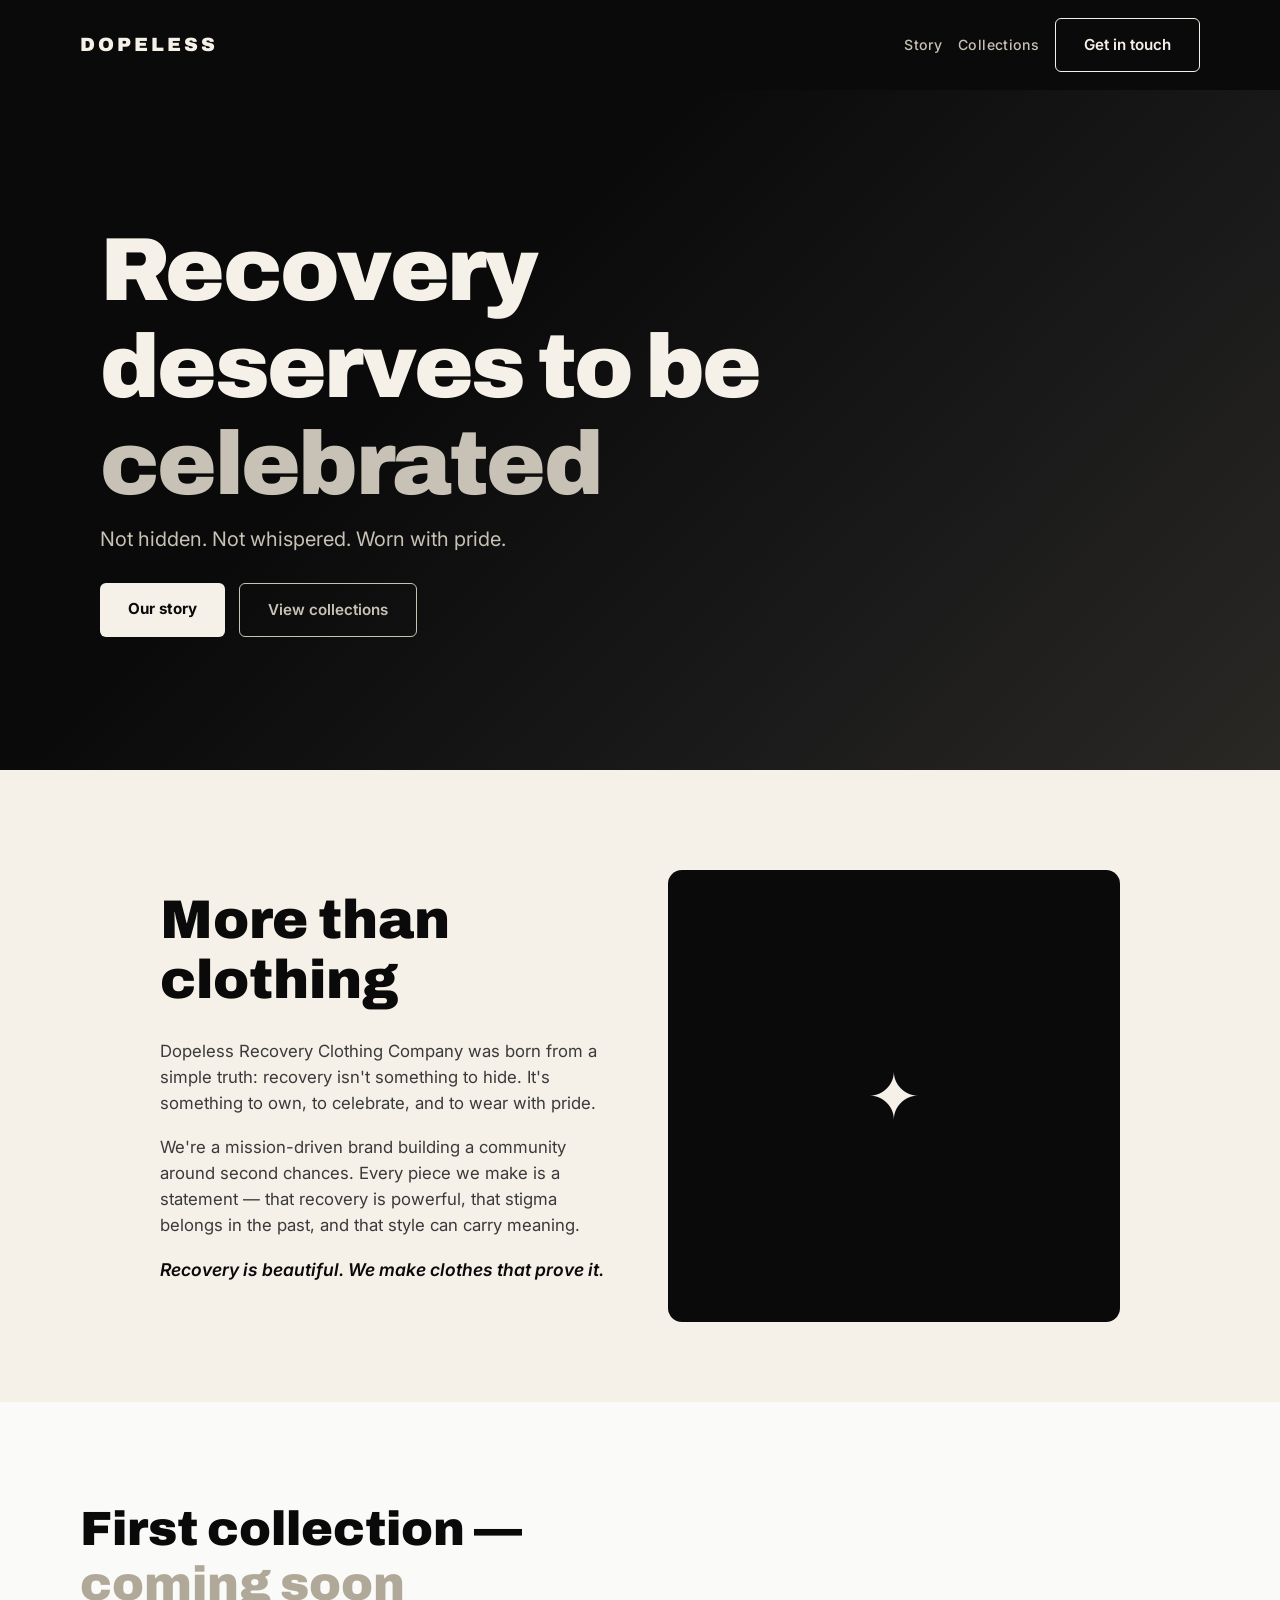
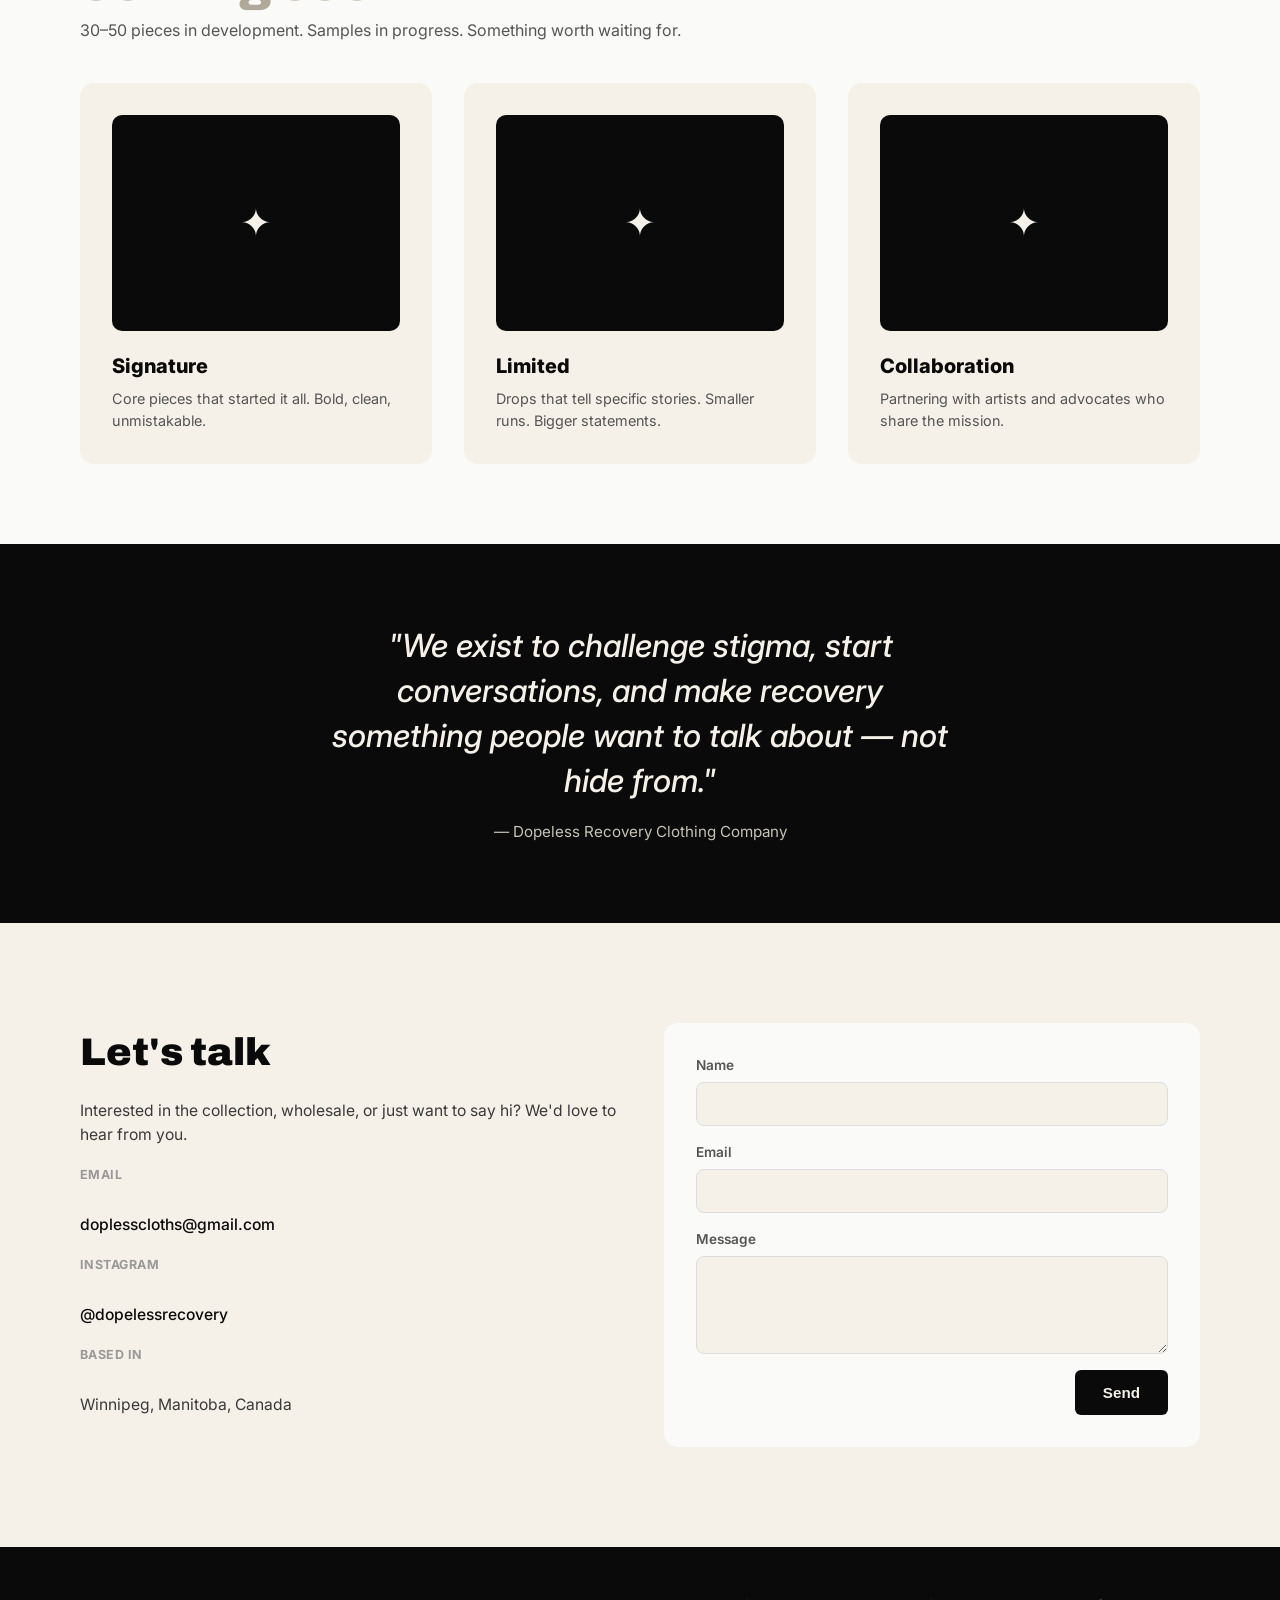
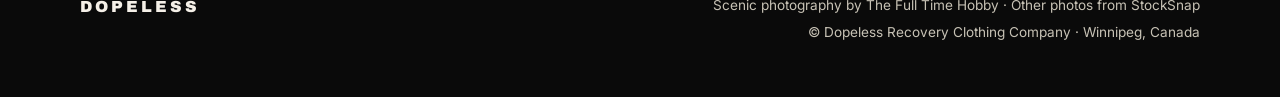
==== index.html @ 15d39105 "Build Dopeless Recovery Clothing Company — premium streetwear brand site" ====
<!doctype html>
<html lang="en">
<head>
<meta charset="utf-8">
<meta name="viewport" content="width=device-width, initial-scale=1">
<title>Dopeless Recovery Clothing Company</title>
<meta name="description" content="Premium streetwear with a purpose. Dopeless Recovery Clothing challenges stigma around addiction and recovery through bold, meaningful fashion.">
<link rel="preconnect" href="https://fonts.googleapis.com">
<link rel="preconnect" href="https://fonts.gstatic.com" crossorigin>
<link rel="preconnect" href="https://fonts.googleapis.com">
<link href="https://fonts.googleapis.com/css2?family=Inter:wght@400;500;600;700;800&family=Archivo:wght@800;900&display=swap" rel="stylesheet">
<link rel="stylesheet" href="css/style.css">
</head>
<body>

<header class="head">
  <div class="wrap">
    <a href="#" class="logo">DOPELESS</a>
    <nav>
      <a href="#story">Story</a>
      <a href="#collections">Collections</a>
      <a href="#contact" class="btn">Get in touch</a>
    </nav>
  </div>
</header>

<section class="hero">
  <div class="hero-bg"></div>
  <div class="wrap">
    <h1>Recovery<br>deserves to be<br><em>celebrated</em></h1>
    <p class="lead">Not hidden. Not whispered. Worn with pride.</p>
    <div class="actions">
      <a href="#story" class="btn">Our story</a>
      <a href="#collections" class="btn-line">View collections</a>
    </div>
  </div>
</section>

<section id="story" class="story">
  <div class="wrap">
    <div class="story-grid">
      <div class="story-text">
        <h2>More than clothing</h2>
        <p>Dopeless Recovery Clothing Company was born from a simple truth: recovery isn't something to hide. It's something to own, to celebrate, and to wear with pride.</p>
        <p>We're a mission-driven brand building a community around second chances. Every piece we make is a statement — that recovery is powerful, that stigma belongs in the past, and that style can carry meaning.</p>
        <p class="tagline">Recovery is beautiful. We make clothes that prove it.</p>
      </div>
      <div class="story-visual">
        <div class="placeholder">✦</div>
      </div>
    </div>
  </div>
</section>

<section id="collections" class="collections">
  <div class="wrap">
    <h2>First collection —<br><em>coming soon</em></h2>
    <p class="sub">30–50 pieces in development. Samples in progress. Something worth waiting for.</p>
    <div class="coll-grid">
      <div class="coll-card">
        <div class="coll-visual"><span>✦</span></div>
        <h3>Signature</h3>
        <p>Core pieces that started it all. Bold, clean, unmistakable.</p>
      </div>
      <div class="coll-card">
        <div class="coll-visual"><span>✦</span></div>
        <h3>Limited</h3>
        <p>Drops that tell specific stories. Smaller runs. Bigger statements.</p>
      </div>
      <div class="coll-card">
        <div class="coll-visual"><span>✦</span></div>
        <h3>Collaboration</h3>
        <p>Partnering with artists and advocates who share the mission.</p>
      </div>
    </div>
  </div>
</section>

<section id="mission" class="mission">
  <div class="wrap">
    <blockquote>
      "We exist to challenge stigma, start conversations, and make recovery something people want to talk about — not hide from."
    </blockquote>
    <p>— Dopeless Recovery Clothing Company</p>
  </div>
</section>

<section id="contact" class="contact">
  <div class="wrap">
    <div class="contact-inner">
      <div class="contact-info">
        <h2>Let's talk</h2>
        <p>Interested in the collection, wholesale, or just want to say hi? We'd love to hear from you.</p>
        <p class="contact-detail"><strong>Email</strong><br><a href="mailto:doplesscloths@gmail.com">doplesscloths@gmail.com</a></p>
        <p class="contact-detail"><strong>Instagram</strong><br><a href="https://instagram.com/dopelessrecovery" target="_blank">@dopelessrecovery</a></p>
        <p class="contact-detail"><strong>Based in</strong><br>Winnipeg, Manitoba, Canada</p>
      </div>
      <form id="inquiry" onsubmit="event.preventDefault();document.getElementById('inq-sent').style.display='block';this.style.display='none'">
        <label>Name <input type="text" name="name" required></label>
        <label>Email <input type="email" name="email" required></label>
        <label>Message <textarea name="message" rows="4" required></textarea></label>
        <button type="submit" class="btn">Send</button>
        <p id="inq-sent" style="display:none;color:var(--cr);font-weight:600">Thanks — we'll be in touch. (Preview mode: your message won't send yet. On the live site this emails us.)</p>
      </form>
    </div>
  </div>
</section>

<footer>
  <div class="wrap">
    <div class="logo">DOPELESS</div>
    <div class="foot-links">
      <p>Scenic photography by <a href="https://thefulltimehobby.com/stock">The Full Time Hobby</a> &middot; Other photos from <a href="https://stocksnap.io">StockSnap</a></p>
      <p>&copy; Dopeless Recovery Clothing Company &middot; Winnipeg, Canada</p>
    </div>
  </div>
</footer>

</body>
</html>
---- css/style.css ----
/* Dopeless Recovery Clothing Company — premium streetwear brand */

:root {
  --blk: #0a0a0a;
  --cr: #f5f0e8;
  --w: #fafaf8;
  --gr: #999;
  --gl: #c7c2b5;
  --ac: #b0a898;
  --font: 'Inter', -apple-system, BlinkMacSystemFont, 'Segoe UI', Roboto, Arial, sans-serif;
  --disp: 'Archivo', var(--font);
}

*, *::before, *::after { box-sizing: border-box; margin: 0; padding: 0; }
html { scroll-behavior: smooth; }
body { font-family: var(--font); color: var(--blk); background: var(--cr); line-height: 1.55; }
.wrap { width: min(100% - 40px, 1120px); margin-inline: auto; }

/* ========== HEADER ========== */

.head { position: sticky; top: 0; z-index: 50; background: var(--blk); }
.head .wrap { display: flex; align-items: center; justify-content: space-between; gap: 24px; padding: 18px 0; }
.logo { font-family: var(--disp); font-size: 1.2rem; font-weight: 900; letter-spacing: 3px; text-transform: uppercase; color: var(--cr); text-decoration: none; }
.head nav { display: flex; align-items: center; gap: 16px; }
.head nav a:not(.btn) { color: var(--gl); text-decoration: none; font-size: .88rem; font-weight: 500; letter-spacing: .025em; transition: opacity .15s; }
.head nav a:not(.btn):hover { opacity: .75; }
.head .btn { background: transparent; border: 1.5px solid var(--cr); color: var(--cr); }
.head .btn:hover { background: var(--cr); color: var(--blk); }

/* ========== HERO ========== */

.hero { position: relative; isolation: isolate; color: var(--cr); background: var(--blk); min-height: min(90vh, 680px); display: flex; align-items: center; }
.hero-bg { position: absolute; inset: 0; background: linear-gradient(135deg, #0a0a0a 35%, #1a1a1a 70%, #2a2825); z-index: -1; }
.hero .wrap { padding: 40px 20px; }
.hero h1 { font-family: var(--disp); font-size: clamp(2.8rem, 8vw, 5.6rem); font-weight: 900; line-height: 1.08; letter-spacing: -.03em; margin-bottom: 12px; }
.hero h1 em { font-style: normal; color: var(--gl); }
.hero .lead { font-size: 1.25rem; color: var(--gl); font-weight: 400; margin-bottom: 28px; max-width: 34ch; }
.hero .actions { display: flex; gap: 14px; }
.hero .btn { background: var(--cr); color: var(--blk); font-weight: 700; }
.hero .btn-line { background: transparent; border: 1.5px solid var(--gl); color: var(--gl); }
.hero .btn-line:hover { background: var(--cr); color: var(--blk); border-color: var(--cr); }

/* ========== BUTTONS ========== */

.btn, .btn-line { display: inline-block; padding: 14px 28px; border-radius: 6px; font-size: .95rem; font-weight: 600; text-decoration: none; cursor: pointer; border: 0; transition: all .15s; }
.btn-line { background: transparent; border: 1.5px solid var(--blk); color: var(--blk); }
.btn-line:hover { background: var(--blk); color: var(--cr); }

/* ========== STORY ========== */

.story { padding: 100px 0 80px; background: var(--cr); }
.story .wrap { max-width: 960px; }
.story-grid { display: grid; grid-template-columns: 1fr 1fr; gap: 56px; align-items: center; }
.story-text h2 { font-family: var(--disp); font-size: clamp(2rem, 4.8vw, 3.4rem); font-weight: 900; line-height: 1.1; margin-bottom: 28px; }
.story-text p { font-size: 1.05rem; margin-bottom: 18px; color: #3a3a3a; max-width: 48ch; }
.story-text .tagline { font-style: italic; font-size: 1.1rem; color: var(--blk); font-weight: 600; margin-top: 8px; }
.story-visual { background: var(--blk); border-radius: 14px; aspect-ratio: 1; display: flex; align-items: center; justify-content: center; }
.story-visual .placeholder { font-size: 4rem; color: var(--cr); }

/* ========== COLLECTIONS ========== */

.collections { padding: 100px 0 80px; background: var(--w); }
.collections h2 { font-family: var(--disp); font-size: clamp(1.8rem, 4.2vw, 3rem); font-weight: 900; line-height: 1.15; margin-bottom: 6px; }
.collections h2 em { font-style: normal; color: var(--ac); }
.collections .sub { font-size: 1rem; color: #555; margin-bottom: 40px; }
.coll-grid { display: grid; grid-template-columns: repeat(3, 1fr); gap: 32px; }
.coll-card { background: var(--cr); border-radius: 14px; padding: 32px; }
.coll-visual { width: 100%; aspect-ratio: 4/3; background: var(--blk); border-radius: 10px; display: flex; align-items: center; justify-content: center; margin-bottom: 20px; }
.coll-visual span { color: var(--cr); font-size: 2.4rem; }
.coll-card h3 { font-size: 1.25rem; font-weight: 800; margin-bottom: 6px; }
.coll-card p { font-size: .9rem; color: #555; }

/* ========== MISSION ========== */

.mission { padding: 80px 0; background: var(--blk); text-align: center; }
.mission blockquote { font-size: clamp(1.4rem, 3.2vw, 2rem); color: var(--cr); font-weight: 500; line-height: 1.4; max-width: 32ch; margin: 0 auto 16px; font-style: italic; }
.mission p { color: var(--gl); font-size: .95rem; }

/* ========== CONTACT ========== */

.contact { padding: 100px 0; background: var(--cr); }
.contact-inner { display: grid; grid-template-columns: 1fr 1fr; gap: 48px; }
.contact-info h2 { font-family: var(--disp); font-size: clamp(1.4rem, 3.6vw, 2.4rem); font-weight: 900; margin-bottom: 16px; }
.contact-info p { font-size: .98rem; color: #3a3a3a; margin-bottom: 18px; }
.contact-detail { margin-top: 10px; }
.contact-detail strong { display: block; font-size: .78rem; color: var(--gr); letter-spacing: .04em; text-transform: uppercase; margin-bottom: 4px; }
.contact-detail a { color: var(--blk); text-decoration: none; font-weight: 500; }
.contact-detail a:hover { opacity: .7; }
.contact form { display: grid; gap: 16px; background: var(--w); padding: 32px; border-radius: 14px; }
.contact form label { display: grid; gap: 6px; font-weight: 600; font-size: .85rem; color: #555; }
.contact form input, .contact form textarea { padding: 12px 14px; border: 1.5px solid #ddd; border-radius: 8px; font-size: .92rem; font-family: var(--font); background: var(--cr); }
.contact form input:focus, .contact form textarea:focus { outline: 0; border-color: var(--blk); }
.contact form .btn { background: var(--blk); color: var(--cr); font-weight: 700; justify-self: end; }

/* ========== FOOTER ========== */

footer { padding: 48px 0; background: var(--blk); color: var(--gl); font-size: .85rem; }
footer .wrap { display: flex; flex-wrap: wrap; justify-content: space-between; gap: 16px; }
footer .logo { font-size: 1rem; }
.foot-links { text-align: right; }
.foot-links a { color: var(--gl); text-decoration: none; }
.foot-links a:hover { opacity: .7; }
.foot-links p { margin-bottom: 6px; }

/* ========== RESPONSIVE ========== */

@media (max-width: 800px) {
  .story-grid, .contact-inner { grid-template-columns: 1fr; gap: 36px; }
  .coll-grid { grid-template-columns: 1fr; gap: 24px; }
  .hero h1 { font-size: clamp(2.2rem, 7vw, 3.6rem); }
  .hero .lead { font-size: 1.1rem; }
  .story { padding: 72px 0 56px; }
  .collections { padding: 72px 0 56px; }
  .contact { padding: 72px 0; }
  .story-visual { min-height: 300px; }
  .head nav a:not(.btn) { display: none; }
  footer .wrap { flex-direction: column; text-align: center; gap: 12px; }
  .foot-links { text-align: center; }
}

@media (max-width: 500px) {
  .hero { min-height: min(80vh, 520px); }
  .hero .wrap { padding: 32px 16px; }
  .hero .actions { flex-direction: column; }
  .hero .actions .btn, .hero .actions .btn-line { text-align: center; }
  .coll-card { padding: 24px; }
  .contact form { padding: 24px; }
}
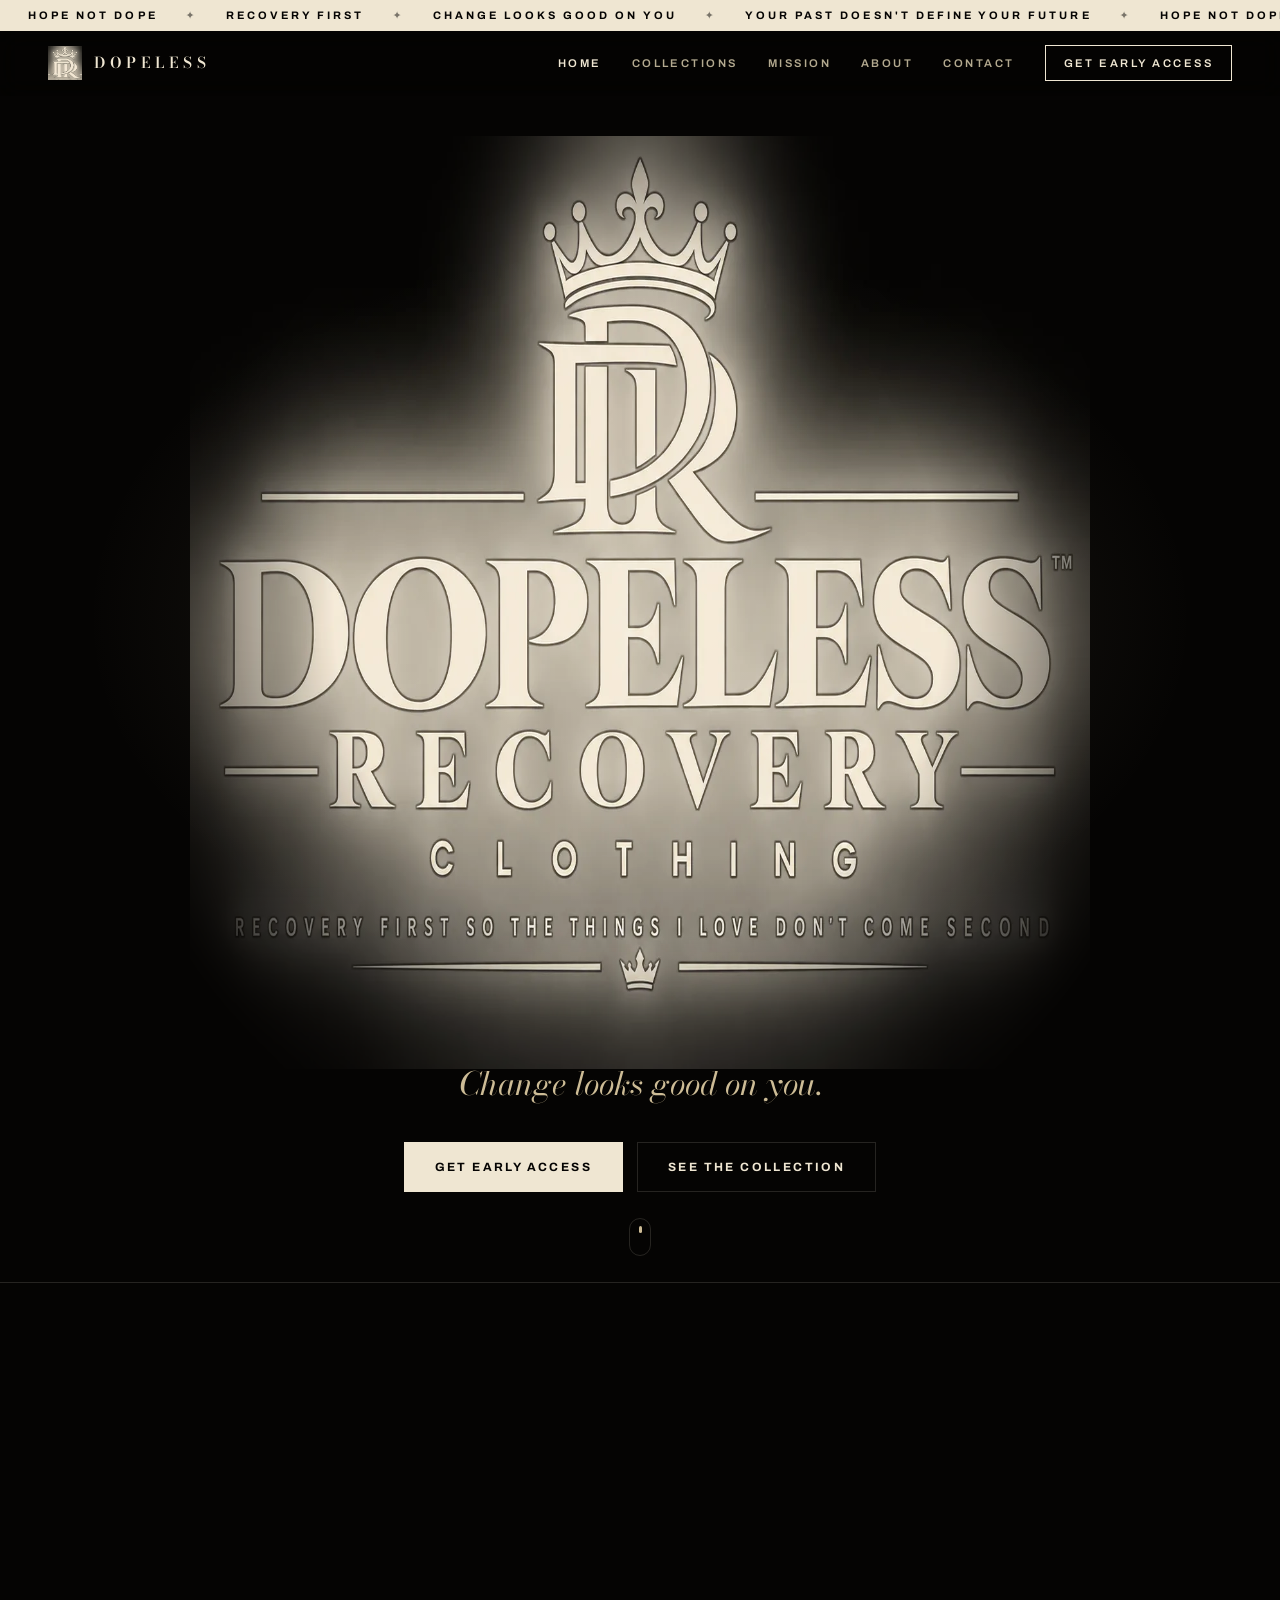
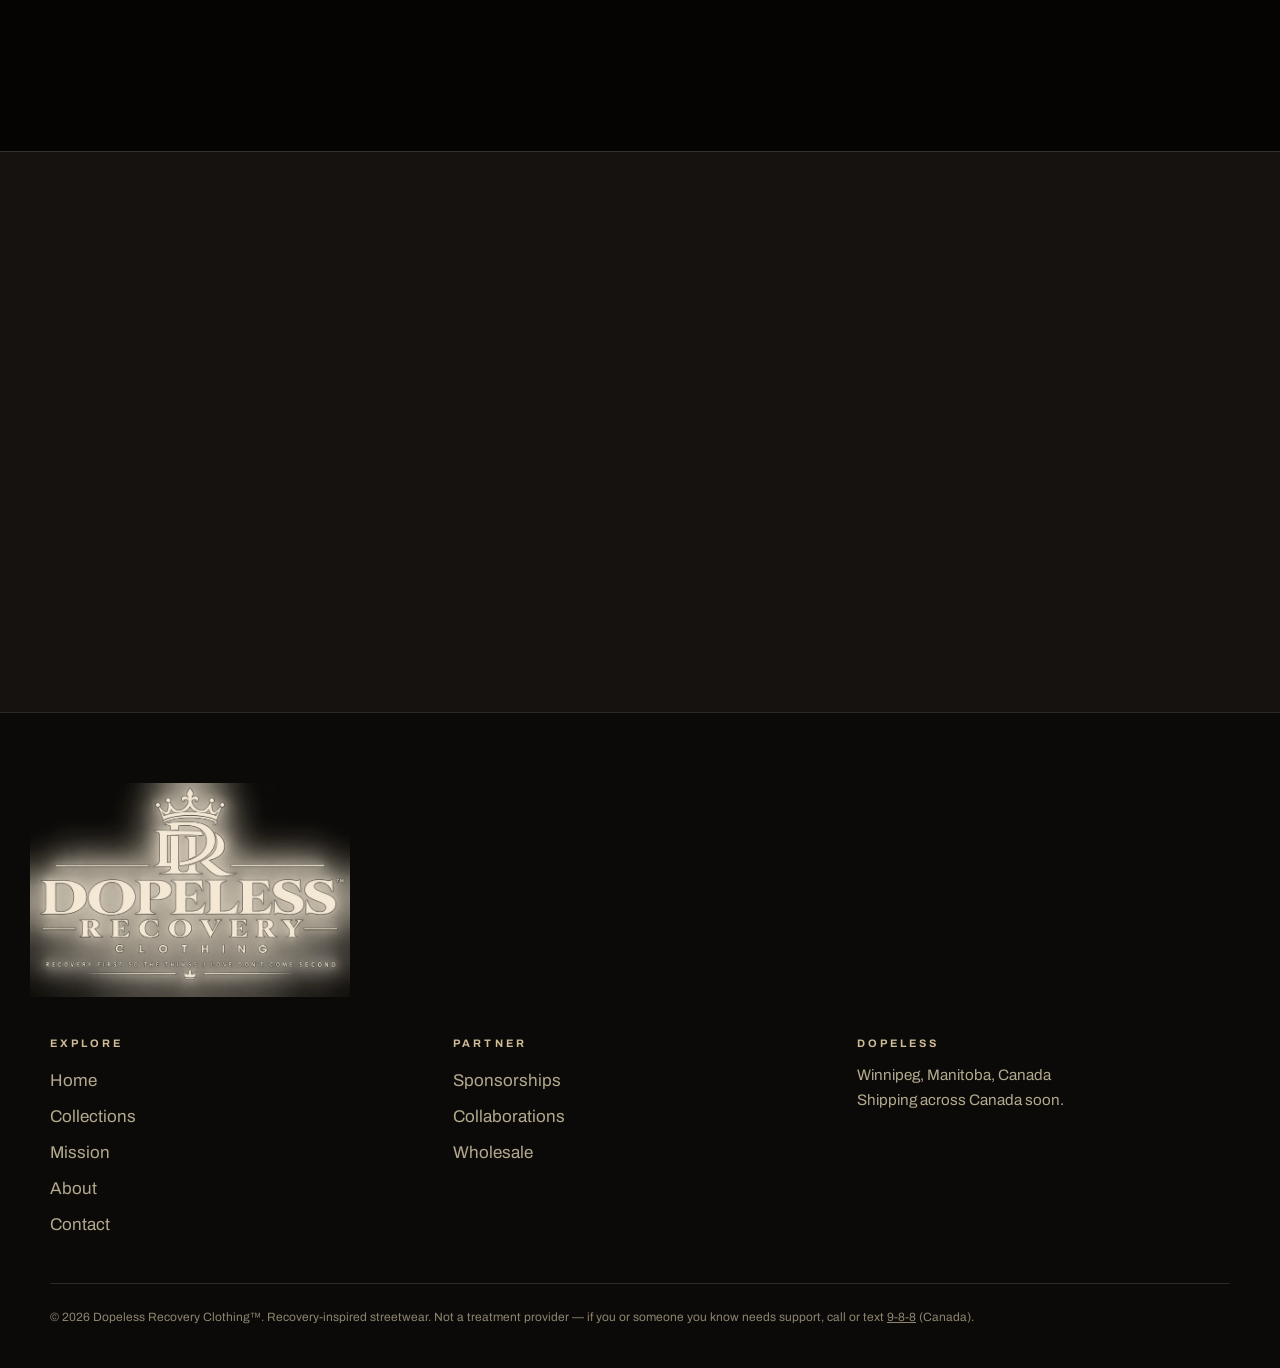
==== commit 8dba212d: "Rebuild Dopeless site: multi-page luxury streetwear, signup, collections, mission, about, contact Co" ====
--- a/index.html
+++ b/index.html
@@ -1,120 +1,51 @@
 <!doctype html>
-<html lang="en">
-<head>
-<meta charset="utf-8">
-<meta name="viewport" content="width=device-width, initial-scale=1">
-<title>Dopeless Recovery Clothing Company</title>
-<meta name="description" content="Premium streetwear with a purpose. Dopeless Recovery Clothing challenges stigma around addiction and recovery through bold, meaningful fashion.">
-<link rel="preconnect" href="https://fonts.googleapis.com">
-<link rel="preconnect" href="https://fonts.gstatic.com" crossorigin>
-<link rel="preconnect" href="https://fonts.googleapis.com">
-<link href="https://fonts.googleapis.com/css2?family=Inter:wght@400;500;600;700;800&family=Archivo:wght@800;900&display=swap" rel="stylesheet">
-<link rel="stylesheet" href="css/style.css">
-</head>
-<body>
+<html lang="en"><head>
+<meta charset="utf-8"><meta name="viewport" content="width=device-width,initial-scale=1">
+<title>Dopeless Recovery Clothing - Hope Not Dope</title>
+<meta name="description" content="Recovery-inspired luxury streetwear from Winnipeg. Recovery first. Join the list for first access to the debut collection.">
+<meta property="og:title" content="Dopeless Recovery Clothing - Hope Not Dope"><meta property="og:description" content="Recovery-inspired luxury streetwear from Winnipeg. Recovery first. Join the list for first access to the debut collection.">
+<meta property="og:type" content="website"><meta property="og:image" content="https://freesitecompanycanada.github.io/dopeless-recovery-clothing/img/og.jpg">
+<meta name="theme-color" content="#050403">
+<link rel="icon" href="img/favicon.png">
+<link rel="preconnect" href="https://fonts.googleapis.com"><link rel="preconnect" href="https://fonts.gstatic.com" crossorigin>
+<link href="https://fonts.googleapis.com/css2?family=Bodoni+Moda:ital,opsz,wght@0,6..96,400;0,6..96,600;0,6..96,800;1,6..96,400&family=Archivo:wght@400;500;600;700;800&display=swap" rel="stylesheet">
+<link rel="stylesheet" href="style.css">
+</head><body>
+<div class="ticker" aria-hidden="true"><div class="ticker-track"><span>Hope Not Dope</span><i>&#10022;</i><span>Recovery First</span><i>&#10022;</i><span>Change Looks Good On You</span><i>&#10022;</i><span>Your Past Doesn&#39;t Define Your Future</span><i>&#10022;</i><span>Hope Not Dope</span><i>&#10022;</i><span>Recovery First</span><i>&#10022;</i><span>Change Looks Good On You</span><i>&#10022;</i><span>Your Past Doesn&#39;t Define Your Future</span><i>&#10022;</i><span>Hope Not Dope</span><i>&#10022;</i><span>Recovery First</span><i>&#10022;</i><span>Change Looks Good On You</span><i>&#10022;</i><span>Your Past Doesn&#39;t Define Your Future</span><i>&#10022;</i><span>Hope Not Dope</span><i>&#10022;</i><span>Recovery First</span><i>&#10022;</i><span>Change Looks Good On You</span><i>&#10022;</i><span>Your Past Doesn&#39;t Define Your Future</span><i>&#10022;</i></div></div>
+<header class="bar"><a class="mark" href="index.html" aria-label="Dopeless Recovery Clothing home"><img src="img/monogram.webp" alt=""><b>DOPELESS</b></a>
+<button class="burger" aria-label="Menu" aria-expanded="false"><span></span><span></span></button>
+<nav class="nav"><a href="index.html" class=on>Home</a><a href="shop.html">Collections</a><a href="mission.html">Mission</a><a href="about.html">About</a><a href="contact.html">Contact</a><a class="cta" href="index.html#drop">Get early access</a></nav></header>
+<main>
+<section class="hero"><div class="hero-glow"></div><div class="hero-in">
+<img class="hero-logo" src="img/logo.webp" alt="Dopeless Recovery Clothing - Recovery first so the things I love don't come second" width="1400" height="933" fetchpriority="high">
+<h1 class="sr">Dopeless Recovery Clothing</h1>
+<p class="hero-line">Change looks good on you.</p>
+<div class="hero-cta"><a class="btn" href="#drop">Get early access</a><a class="btn ghost" href="shop.html">See the collection</a></div></div>
+<a class="scroll" href="#manifesto" aria-label="Scroll"><span></span></a></section>
 
-<header class="head">
-  <div class="wrap">
-    <a href="#" class="logo">DOPELESS</a>
-    <nav>
-      <a href="#story">Story</a>
-      <a href="#collections">Collections</a>
-      <a href="#contact" class="btn">Get in touch</a>
-    </nav>
-  </div>
-</header>
+<section class="manifesto" id="manifesto"><div class="wrap narrow"><p class="eyebrow">The brand</p>
+<h2 class="big">Your past doesn't define your future.<br><em>Wear it like it's true.</em></h2>
+<p class="lede">Dopeless is luxury streetwear with a reason behind it. Premium heavyweight pieces, made for people who've done the work &mdash; and for everyone who believes in second chances.</p></div></section>
 
-<section class="hero">
-  <div class="hero-bg"></div>
-  <div class="wrap">
-    <h1>Recovery<br>deserves to be<br><em>celebrated</em></h1>
-    <p class="lead">Not hidden. Not whispered. Worn with pride.</p>
-    <div class="actions">
-      <a href="#story" class="btn">Our story</a>
-      <a href="#collections" class="btn-line">View collections</a>
-    </div>
-  </div>
-</section>
+<section class="pieces"><div class="wrap"><div class="shead"><div><p class="eyebrow">Debut collection</p><h2>Samples in progress</h2></div><a class="link" href="shop.html">All pieces &rarr;</a></div>
+<div class="grid">
+<a class="card" href="shop.html#tees"><div class="art"><svg viewBox="0 0 200 200" role="img" aria-label="T-shirt concept"><path d="M62 20 L86 13 Q100 32 114 13 L138 20 L186 56 L166 88 L146 74 L146 182 L54 182 L54 74 L34 88 L14 56 Z" fill="#171513" stroke="rgba(239,230,210,.16)"/><path d="M86 13 Q100 32 114 13" fill="none" stroke="rgba(239,230,210,.25)" stroke-width="3"/><image href="img/monogram.webp" x="72" y="52" width="56" height="55" style="mix-blend-mode:screen"/></svg></div><div class="meta"><h3>The Crown Tee</h3><p>Heavyweight tee &middot; DR monogram</p></div><span class="tag">Coming soon</span></a>
+<a class="card" href="shop.html#hoodies"><div class="art"><svg viewBox="0 0 200 200" role="img" aria-label="Hoodie concept"><path d="M64 26 Q100 -4 136 26 L180 58 L190 176 L162 180 L152 96 L152 186 L48 186 L48 96 L38 180 L10 176 L20 58 Z" fill="#171513" stroke="rgba(239,230,210,.16)"/><path d="M72 28 Q100 62 128 28" fill="none" stroke="rgba(239,230,210,.25)" stroke-width="3"/><path d="M68 140 L132 140 L142 180 L58 180 Z" fill="none" stroke="rgba(239,230,210,.12)"/><image href="img/monogram.webp" x="75" y="62" width="50" height="49" style="mix-blend-mode:screen"/></svg></div><div class="meta"><h3>Recovery First Hoodie</h3><p>Heavyweight fleece</p></div><span class="tag">Sampling</span></a>
+<a class="card" href="shop.html#hats"><div class="art"><svg viewBox="0 0 200 200" role="img" aria-label="Hat concept"><path d="M34 128 Q30 54 100 48 Q170 54 166 128 Q100 112 34 128 Z" fill="#171513" stroke="rgba(239,230,210,.16)"/><path d="M30 128 Q100 108 170 128 Q190 134 196 146 Q100 126 6 146 Q12 134 30 128 Z" fill="#0e0d0b" stroke="rgba(239,230,210,.16)"/><image href="img/monogram.webp" x="82" y="70" width="36" height="35" style="mix-blend-mode:screen"/></svg></div><div class="meta"><h3>The Monogram Cap</h3><p>Structured, embroidered</p></div><span class="tag">Coming soon</span></a>
+<a class="card" href="shop.html#tees"><div class="art"><svg viewBox="0 0 200 200" role="img" aria-label="Long sleeve concept"><path d="M62 20 L86 13 Q100 32 114 13 L138 20 L180 50 L192 170 L168 174 L150 84 L146 74 L146 182 L54 182 L54 74 L50 84 L32 174 L8 170 L20 50 Z" fill="#1d1a17" stroke="rgba(239,230,210,.16)"/><image href="img/monogram.webp" x="75" y="54" width="50" height="49" style="mix-blend-mode:screen"/></svg></div><div class="meta"><h3>Hope Not Dope Long Sleeve</h3><p>Premium cotton</p></div><span class="tag">Concept</span></a>
+</div><p class="note">Concept renders shown. Final production samples, photography and pricing to follow.</p></div></section>
 
-<section id="story" class="story">
-  <div class="wrap">
-    <div class="story-grid">
-      <div class="story-text">
-        <h2>More than clothing</h2>
-        <p>Dopeless Recovery Clothing Company was born from a simple truth: recovery isn't something to hide. It's something to own, to celebrate, and to wear with pride.</p>
-        <p>We're a mission-driven brand building a community around second chances. Every piece we make is a statement — that recovery is powerful, that stigma belongs in the past, and that style can carry meaning.</p>
-        <p class="tagline">Recovery is beautiful. We make clothes that prove it.</p>
-      </div>
-      <div class="story-visual">
-        <div class="placeholder">✦</div>
-      </div>
-    </div>
-  </div>
-</section>
+<section class="slogans"><div class="wrap"><div class="s"><span>01</span><b>Hope Not Dope</b></div><div class="s"><span>02</span><b>Recovery First</b></div><div class="s"><span>03</span><b>Change Looks Good On You</b></div><div class="s"><span>04</span><b>Your Past Doesn't Define Your Future</b></div></div></section>
 
-<section id="collections" class="collections">
-  <div class="wrap">
-    <h2>First collection —<br><em>coming soon</em></h2>
-    <p class="sub">30–50 pieces in development. Samples in progress. Something worth waiting for.</p>
-    <div class="coll-grid">
-      <div class="coll-card">
-        <div class="coll-visual"><span>✦</span></div>
-        <h3>Signature</h3>
-        <p>Core pieces that started it all. Bold, clean, unmistakable.</p>
-      </div>
-      <div class="coll-card">
-        <div class="coll-visual"><span>✦</span></div>
-        <h3>Limited</h3>
-        <p>Drops that tell specific stories. Smaller runs. Bigger statements.</p>
-      </div>
-      <div class="coll-card">
-        <div class="coll-visual"><span>✦</span></div>
-        <h3>Collaboration</h3>
-        <p>Partnering with artists and advocates who share the mission.</p>
-      </div>
-    </div>
-  </div>
-</section>
-
-<section id="mission" class="mission">
-  <div class="wrap">
-    <blockquote>
-      "We exist to challenge stigma, start conversations, and make recovery something people want to talk about — not hide from."
-    </blockquote>
-    <p>— Dopeless Recovery Clothing Company</p>
-  </div>
-</section>
-
-<section id="contact" class="contact">
-  <div class="wrap">
-    <div class="contact-inner">
-      <div class="contact-info">
-        <h2>Let's talk</h2>
-        <p>Interested in the collection, wholesale, or just want to say hi? We'd love to hear from you.</p>
-        <p class="contact-detail"><strong>Email</strong><br><a href="mailto:doplesscloths@gmail.com">doplesscloths@gmail.com</a></p>
-        <p class="contact-detail"><strong>Instagram</strong><br><a href="https://instagram.com/dopelessrecovery" target="_blank">@dopelessrecovery</a></p>
-        <p class="contact-detail"><strong>Based in</strong><br>Winnipeg, Manitoba, Canada</p>
-      </div>
-      <form id="inquiry" onsubmit="event.preventDefault();document.getElementById('inq-sent').style.display='block';this.style.display='none'">
-        <label>Name <input type="text" name="name" required></label>
-        <label>Email <input type="email" name="email" required></label>
-        <label>Message <textarea name="message" rows="4" required></textarea></label>
-        <button type="submit" class="btn">Send</button>
-        <p id="inq-sent" style="display:none;color:var(--cr);font-weight:600">Thanks — we'll be in touch. (Preview mode: your message won't send yet. On the live site this emails us.)</p>
-      </form>
-    </div>
-  </div>
-</section>
-
-<footer>
-  <div class="wrap">
-    <div class="logo">DOPELESS</div>
-    <div class="foot-links">
-      <p>Scenic photography by <a href="https://thefulltimehobby.com/stock">The Full Time Hobby</a> &middot; Other photos from <a href="https://stocksnap.io">StockSnap</a></p>
-      <p>&copy; Dopeless Recovery Clothing Company &middot; Winnipeg, Canada</p>
-    </div>
-  </div>
-</footer>
-
-</body>
-</html>+<section class="split"><div class="wrap two"><div><p class="eyebrow">Why it exists</p><h2>Something positive,<br>made from something heavy.</h2></div>
+<div><p>Addiction has touched almost every family. We're not trying to make it look fashionable &mdash; we're building a brand that makes recovery something you can wear with pride.</p><p>Every piece is designed first as clothing you'd want to wear anyway. The meaning is there when you look closer.</p><a class="link" href="mission.html">Read the mission &rarr;</a></div></div></section>
+<section class="drop" id="drop"><div class="wrap narrow"><p class="eyebrow">Pre-launch &middot; Winnipeg, MB</p><h2>Be first through the door.</h2><p class="lede">Join the list for first access to samples, drops and the launch.</p>
+<form class="signup" action="https://formsubmit.co/doplesscloths@gmail.com" method="POST"><input type="hidden" name="_subject" value="Dopeless - new early-access signup"><input type="hidden" name="_captcha" value="false"><input type="hidden" name="_template" value="table"><input type="text" name="_honey" class="hp" tabindex="-1" autocomplete="off">
+<input type="hidden" name="_next" value="https://freesitecompanycanada.github.io/dopeless-recovery-clothing/thanks.html"><input type="hidden" name="source" value="signup">
+<div class="row"><input type="email" name="email" placeholder="Your email" required aria-label="Email"><button class="btn" type="submit">Notify me</button></div>
+<p class="micro">Interested in: <label><input type="checkbox" name="interest" value="Tees"> Tees</label> <label><input type="checkbox" name="interest" value="Hoodies"> Hoodies</label> <label><input type="checkbox" name="interest" value="Hats"> Hats</label> <label><input type="checkbox" name="interest" value="Luxury collection"> Luxury</label></p>
+<p class="micro dim">No spam. Unsubscribe any time.</p></form></div></section></main>
+<footer><div class="wrap foot"><img class="flogo" src="img/logo.webp" alt="Dopeless Recovery Clothing" loading="lazy">
+<div class="fcols"><div><h4>Explore</h4><a href="index.html">Home</a><a href="shop.html">Collections</a><a href="mission.html">Mission</a><a href="about.html">About</a><a href="contact.html">Contact</a></div><div><h4>Partner</h4><a href="contact.html#partner">Sponsorships</a><a href="contact.html#partner">Collaborations</a><a href="contact.html#partner">Wholesale</a></div><div><h4>Dopeless</h4><p>Winnipeg, Manitoba, Canada<br>Shipping across Canada soon.</p></div></div>
+<p class="legal">&copy; 2026 Dopeless Recovery Clothing&trade;. Recovery-inspired streetwear. Not a treatment provider &mdash; if you or someone you know needs support, call or text <a href="https://988.ca" rel="noopener">9-8-8</a> (Canada).</p></div></footer>
+<script src="site.js"></script></body></html>
--- a/style.css
+++ b/style.css
@@ -0,0 +1,104 @@
+:root{--bk:#050403;--coal:#0c0a08;--smoke:#151210;--cream:#efe6d2;--sand:#cdbc96;--ash:#8d8470;--line:rgba(239,230,210,.14);
+--disp:"Bodoni Moda",Didot,Georgia,serif;--sans:"Archivo",system-ui,sans-serif}
+*{box-sizing:border-box;margin:0;padding:0}
+html{scroll-behavior:smooth}
+body{background:var(--bk);color:var(--cream);font:400 17px/1.65 var(--sans);-webkit-font-smoothing:antialiased;overflow-x:hidden}
+a{color:inherit;text-decoration:none}img,svg{display:block;max-width:100%}
+::selection{background:var(--cream);color:var(--bk)}
+.sr{position:absolute;width:1px;height:1px;overflow:hidden;clip:rect(0 0 0 0)}
+.wrap{width:min(1180px,100% - 40px);margin-inline:auto}.narrow{max-width:760px}.center{text-align:center}
+.eyebrow{font:700 .7rem/1 var(--sans);letter-spacing:.32em;text-transform:uppercase;color:var(--sand);margin-bottom:18px}
+h1,h2,h3{font-family:var(--disp);font-weight:600;line-height:1.08;letter-spacing:-.01em}
+h1{font-size:clamp(2.4rem,6vw,4.6rem)}h2{font-size:clamp(1.9rem,4vw,3rem)}
+h2.big{font-size:clamp(2rem,5vw,3.8rem);font-weight:400}h2 em{font-style:italic;color:var(--sand)}
+.lede{font-size:1.2rem;color:#cfc6b2;margin-top:22px;max-width:60ch}.center .lede{margin-inline:auto}
+.micro{font-size:.82rem;color:#bdb39d;margin-top:14px}.dim{color:var(--ash)}
+.btn{display:inline-block;background:var(--cream);color:var(--bk);font:700 .75rem/1 var(--sans);letter-spacing:.2em;text-transform:uppercase;padding:18px 30px;border:1px solid var(--cream);cursor:pointer;transition:.25s}
+.btn:hover{background:transparent;color:var(--cream)}.btn.ghost{background:transparent;color:var(--cream);border-color:var(--line)}.btn.ghost:hover{border-color:var(--cream)}
+.link{font:600 .78rem var(--sans);letter-spacing:.18em;text-transform:uppercase;color:var(--sand);border-bottom:1px solid var(--sand);padding-bottom:3px}
+.hp{position:absolute;left:-9999px}
+
+/* ticker */
+.ticker{background:var(--cream);color:var(--bk);overflow:hidden;white-space:nowrap;font:700 .68rem/1 var(--sans);letter-spacing:.28em;text-transform:uppercase;padding:10px 0}
+.ticker-track{display:inline-flex;gap:28px;animation:tick 60s linear infinite;padding-left:28px}.ticker-track i{font-style:normal;opacity:.5}
+@keyframes tick{to{transform:translateX(-50%)}}
+
+/* header */
+.bar{position:sticky;top:0;z-index:40;display:flex;align-items:center;justify-content:space-between;padding:14px clamp(20px,4vw,48px);background:rgba(5,4,3,.55);backdrop-filter:blur(12px);border-bottom:1px solid transparent;transition:.3s}
+.bar.stuck{background:rgba(5,4,3,.92);border-color:var(--line)}
+.mark{display:flex;align-items:center;gap:12px}.mark img{width:34px;mix-blend-mode:screen}.mark b{font:600 .95rem var(--disp);letter-spacing:.3em}
+.nav{display:flex;align-items:center;gap:30px}
+.nav a{font:600 .7rem var(--sans);letter-spacing:.22em;text-transform:uppercase;color:#b3a98f;transition:.2s}.nav a:hover,.nav a.on{color:var(--cream)}
+.nav .cta{border:1px solid var(--cream);color:var(--cream);padding:11px 18px}.nav .cta:hover{background:var(--cream);color:var(--bk)}
+.burger{display:none;background:none;border:0;width:40px;height:40px;position:relative;cursor:pointer}
+.burger span{position:absolute;left:8px;right:8px;height:2px;background:var(--cream);transition:.25s}.burger span:first-child{top:16px}.burger span:last-child{top:24px}
+.bar.open .burger span:first-child{top:20px;transform:rotate(45deg)}.bar.open .burger span:last-child{top:20px;transform:rotate(-45deg)}
+
+/* hero */
+.hero{position:relative;min-height:calc(100svh - 100px);display:grid;place-items:center;text-align:center;padding:40px 20px 90px;overflow:hidden}
+.hero-glow{position:absolute;left:50%;top:44%;width:120vmax;height:80vmax;transform:translate(-50%,-50%);background:radial-gradient(closest-side,rgba(205,188,150,.22),rgba(205,188,150,.05) 50%,transparent 72%);animation:br 9s ease-in-out infinite}
+@keyframes br{50%{opacity:.55;transform:translate(-50%,-50%) scale(1.07)}}
+.hero-in{position:relative}
+.hero-logo{width:min(900px,94vw);margin-inline:auto;mix-blend-mode:screen;-webkit-mask-image:radial-gradient(ellipse 62% 66% at 50% 50%,#000 55%,transparent 100%);mask-image:radial-gradient(ellipse 62% 66% at 50% 50%,#000 55%,transparent 100%)}
+.hero-line{font:italic 400 clamp(1.3rem,3vw,2rem) var(--disp);color:var(--sand);margin:-10px 0 34px}
+.hero-cta{display:flex;gap:14px;justify-content:center;flex-wrap:wrap}
+.scroll{position:absolute;bottom:26px;left:50%;width:22px;height:38px;margin-left:-11px;border:1px solid var(--line);border-radius:12px}
+.scroll span{position:absolute;left:50%;top:7px;width:3px;height:7px;margin-left:-1.5px;background:var(--sand);border-radius:2px;animation:sc 1.8s infinite}
+@keyframes sc{0%{opacity:0;transform:translateY(0)}30%{opacity:1}100%{opacity:0;transform:translateY(14px)}}
+
+section{padding:clamp(70px,10vw,130px) 0}
+.manifesto{text-align:center;border-top:1px solid var(--line)}.manifesto .lede{margin-inline:auto}
+.shead{display:flex;justify-content:space-between;align-items:flex-end;gap:20px;margin-bottom:44px;flex-wrap:wrap}.shead .eyebrow{margin-bottom:12px}
+
+/* product cards */
+.grid{display:grid;grid-template-columns:repeat(auto-fill,minmax(250px,1fr));gap:20px}
+.card{position:relative;display:block;background:var(--coal);border:1px solid var(--line);transition:.3s}
+a.card:hover{border-color:var(--sand);transform:translateY(-4px)}
+.art{aspect-ratio:1/1.05;display:grid;place-items:center;padding:12%;background:radial-gradient(circle at 50% 38%,#26211b,#0b0908 72%)}
+.art svg{width:100%;filter:drop-shadow(0 14px 24px rgba(0,0,0,.6))}
+.meta{padding:20px 22px 24px;border-top:1px solid var(--line)}.meta h3{font-size:1.2rem;font-weight:600}.meta p{font-size:.85rem;color:var(--ash);margin-top:4px}
+.tag{position:absolute;top:14px;left:14px;background:var(--bk);border:1px solid var(--line);font:700 .6rem var(--sans);letter-spacing:.2em;text-transform:uppercase;padding:7px 10px;color:var(--sand)}
+.tag.solo{position:static;display:inline-block;margin-top:28px}
+.note{font-size:.8rem;color:var(--ash);margin-top:26px}
+.coll{border-top:1px solid var(--line);padding-block:clamp(56px,8vw,96px)}.lux{background:linear-gradient(180deg,var(--coal),var(--bk))}
+
+.slogans{background:var(--cream);color:var(--bk);padding-block:0}
+.slogans .wrap{display:grid;grid-template-columns:repeat(4,1fr)}
+.s{padding:44px 24px;border-left:1px solid rgba(0,0,0,.18)}.s:first-child{border-left:0}
+.s span{font:600 .7rem var(--sans);letter-spacing:.2em;opacity:.5;display:block;margin-bottom:14px}.s b{font:600 clamp(1.15rem,2vw,1.6rem)/1.15 var(--disp)}
+
+.two{display:grid;grid-template-columns:1fr 1fr;gap:60px;align-items:start}.two p{color:#cfc6b2;margin-bottom:18px}.two .link{display:inline-block;margin-top:8px}
+
+.drop{background:var(--smoke);border-top:1px solid var(--line);text-align:center}.drop .lede{margin-inline:auto}
+.signup{margin-top:34px}.row{display:flex;gap:10px;max-width:520px;margin-inline:auto}
+input[type=email],input[name=name],select,textarea{width:100%;background:var(--bk);border:1px solid var(--line);color:var(--cream);font:inherit;padding:17px 18px;border-radius:0}
+input:focus,select:focus,textarea:focus{outline:0;border-color:var(--sand)}
+.signup label{margin:0 8px;white-space:nowrap}.signup input[type=checkbox]{accent-color:var(--sand)}
+
+.phead{padding-block:clamp(70px,11vw,140px) clamp(30px,5vw,60px)}.phead.tall{min-height:60svh;display:grid;align-items:center}.tlogo{width:90px;margin:0 auto 26px;mix-blend-mode:screen}
+.prose{padding-top:20px}.prose h3{font-size:1.6rem;margin:54px 0 18px}.prose p{margin-top:18px;color:#cfc6b2}
+blockquote{margin:44px 0;padding:6px 0 6px 28px;border-left:2px solid var(--sand);font:italic 400 clamp(1.4rem,3vw,2rem)/1.35 var(--disp)}
+.ticks{list-style:none}.ticks li{padding:14px 0 14px 34px;border-bottom:1px solid var(--line);position:relative;color:#cfc6b2}.ticks li::before{content:"\2726";position:absolute;left:0;color:var(--sand)}
+.vals{display:grid;grid-template-columns:1fr 1fr;gap:16px}.vals div{border:1px solid var(--line);padding:26px;background:var(--coal)}.vals b{font:600 1.25rem var(--disp);display:block}.vals p{margin-top:8px;font-size:.92rem}
+.timeline{margin:44px 0}.timeline div{display:grid;grid-template-columns:90px 1fr;gap:4px 24px;padding:24px 0;border-top:1px solid var(--line)}
+.timeline span{grid-row:span 2;font:700 .7rem var(--sans);letter-spacing:.25em;text-transform:uppercase;color:var(--sand);padding-top:6px}.timeline b{font:600 1.3rem var(--disp)}.timeline p{margin:0}
+.cform{display:grid;gap:20px}.cform label{font:600 .7rem var(--sans);letter-spacing:.2em;text-transform:uppercase;color:var(--sand);display:grid;gap:8px}.cform .btn{justify-self:start}
+
+footer{border-top:1px solid var(--line);padding:70px 0 40px;background:var(--coal)}
+.foot{display:grid;gap:40px}.flogo{width:min(320px,70vw);mix-blend-mode:screen;margin-left:-20px}
+.fcols{display:grid;grid-template-columns:repeat(3,1fr);gap:30px}.fcols h4{font:700 .68rem var(--sans);letter-spacing:.28em;text-transform:uppercase;color:var(--sand);margin-bottom:14px}
+.fcols a{display:block;color:#b3a98f;padding:4px 0}.fcols a:hover{color:var(--cream)}.fcols p{color:#b3a98f;font-size:.95rem}
+.legal{font-size:.75rem;color:var(--ash);border-top:1px solid var(--line);padding-top:24px}.legal a{text-decoration:underline}
+
+.js main section:not(.hero) .wrap{opacity:0;transform:translateY(26px);transition:opacity .9s,transform .9s}.js main .wrap.in{opacity:1;transform:none}
+
+@media(max-width:860px){
+.burger{display:block}
+.nav{position:fixed;inset:0 0 auto 0;top:96px;flex-direction:column;align-items:flex-start;gap:0;background:var(--bk);padding:10px 24px 30px;border-bottom:1px solid var(--line);transform:translateY(-130%);transition:.35s;z-index:-1}
+.bar.open .nav{transform:none}.nav a{padding:16px 0;width:100%;border-bottom:1px solid var(--line);font-size:.8rem}.nav .cta{margin-top:18px;text-align:center}
+.slogans .wrap{grid-template-columns:1fr 1fr}.s:nth-child(3){border-left:0}.s{border-top:1px solid rgba(0,0,0,.18)}.s:nth-child(-n+2){border-top:0}
+.two,.vals,.fcols{grid-template-columns:1fr}.two{gap:30px}.row{flex-direction:column}
+.signup label{display:inline-block;margin:6px 8px 0 0}
+}
+@media(max-width:520px){.grid{grid-template-columns:1fr 1fr;gap:12px}.meta{padding:14px}.meta h3{font-size:1rem}.tag{top:8px;left:8px;font-size:.52rem;padding:5px 7px}.timeline div{grid-template-columns:1fr}.timeline span{grid-row:auto}}
+@media(prefers-reduced-motion:reduce){*{animation:none!important;transition:none!important}}
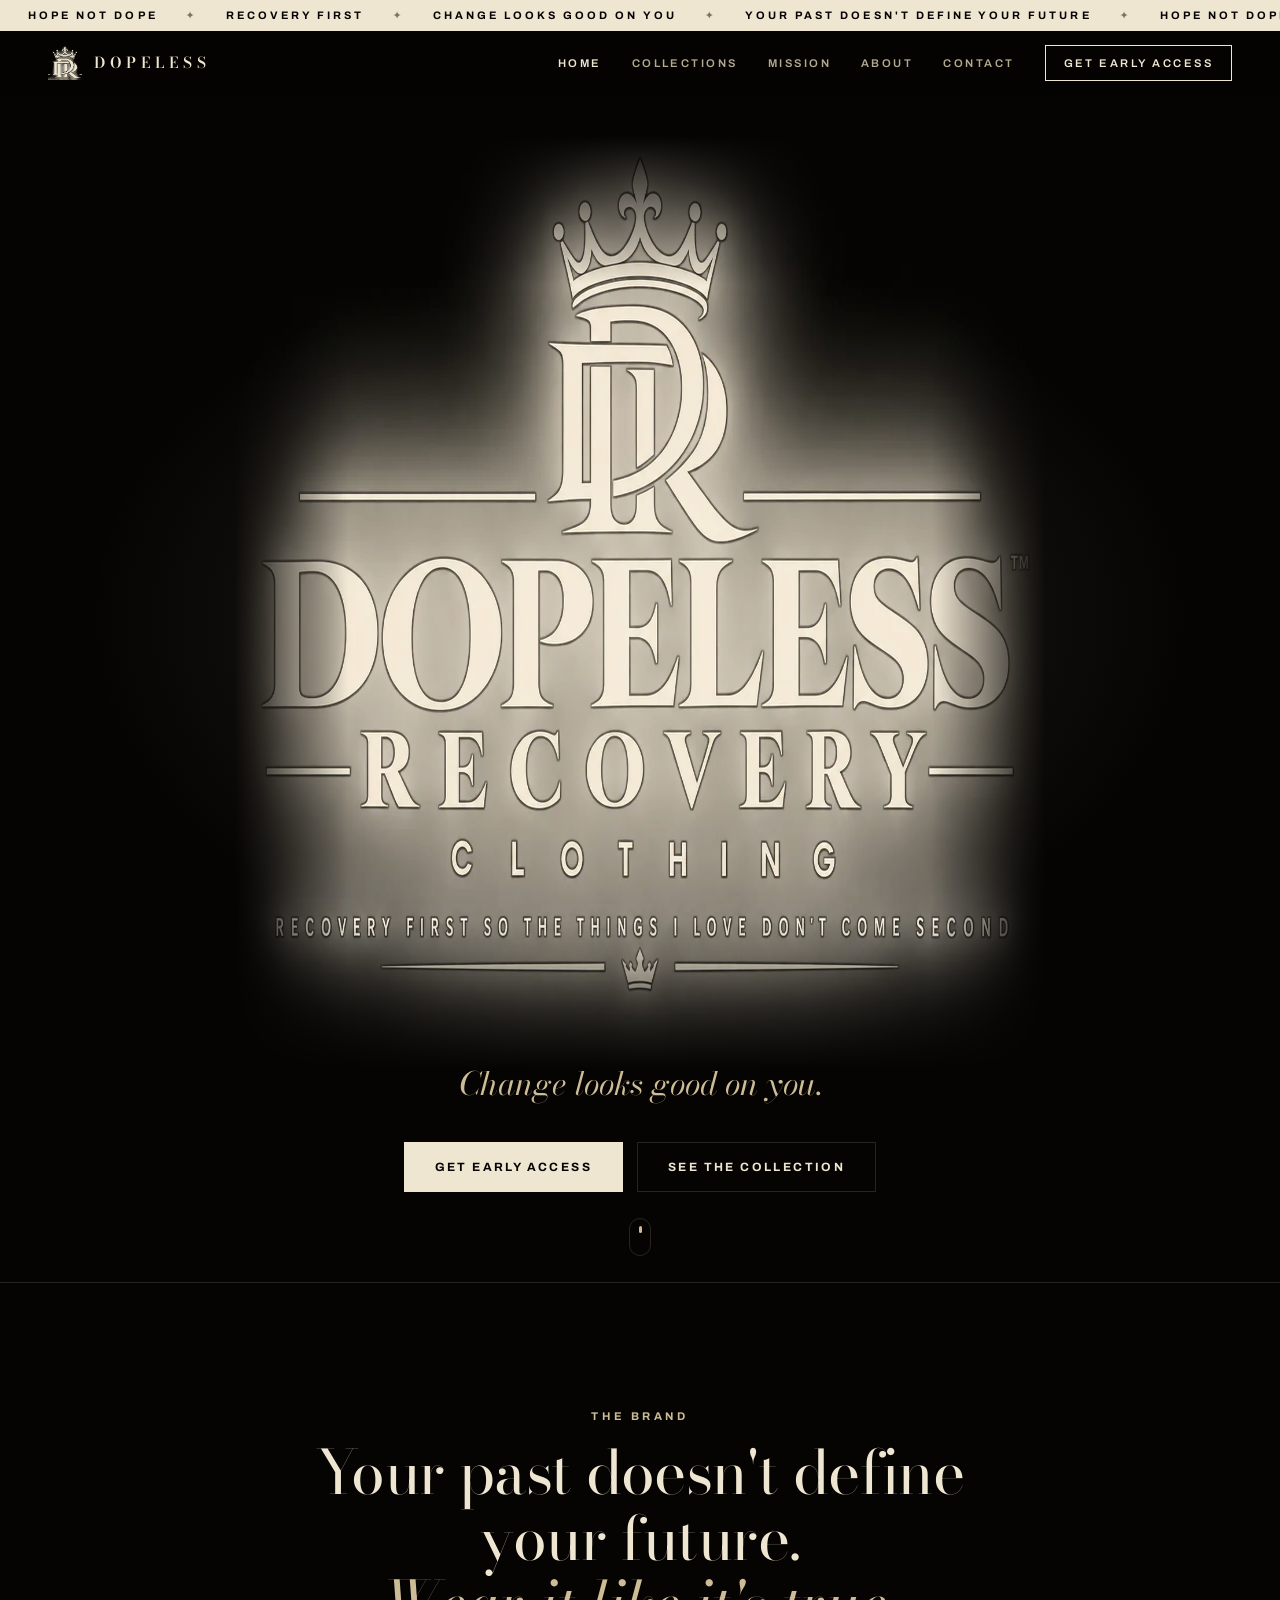
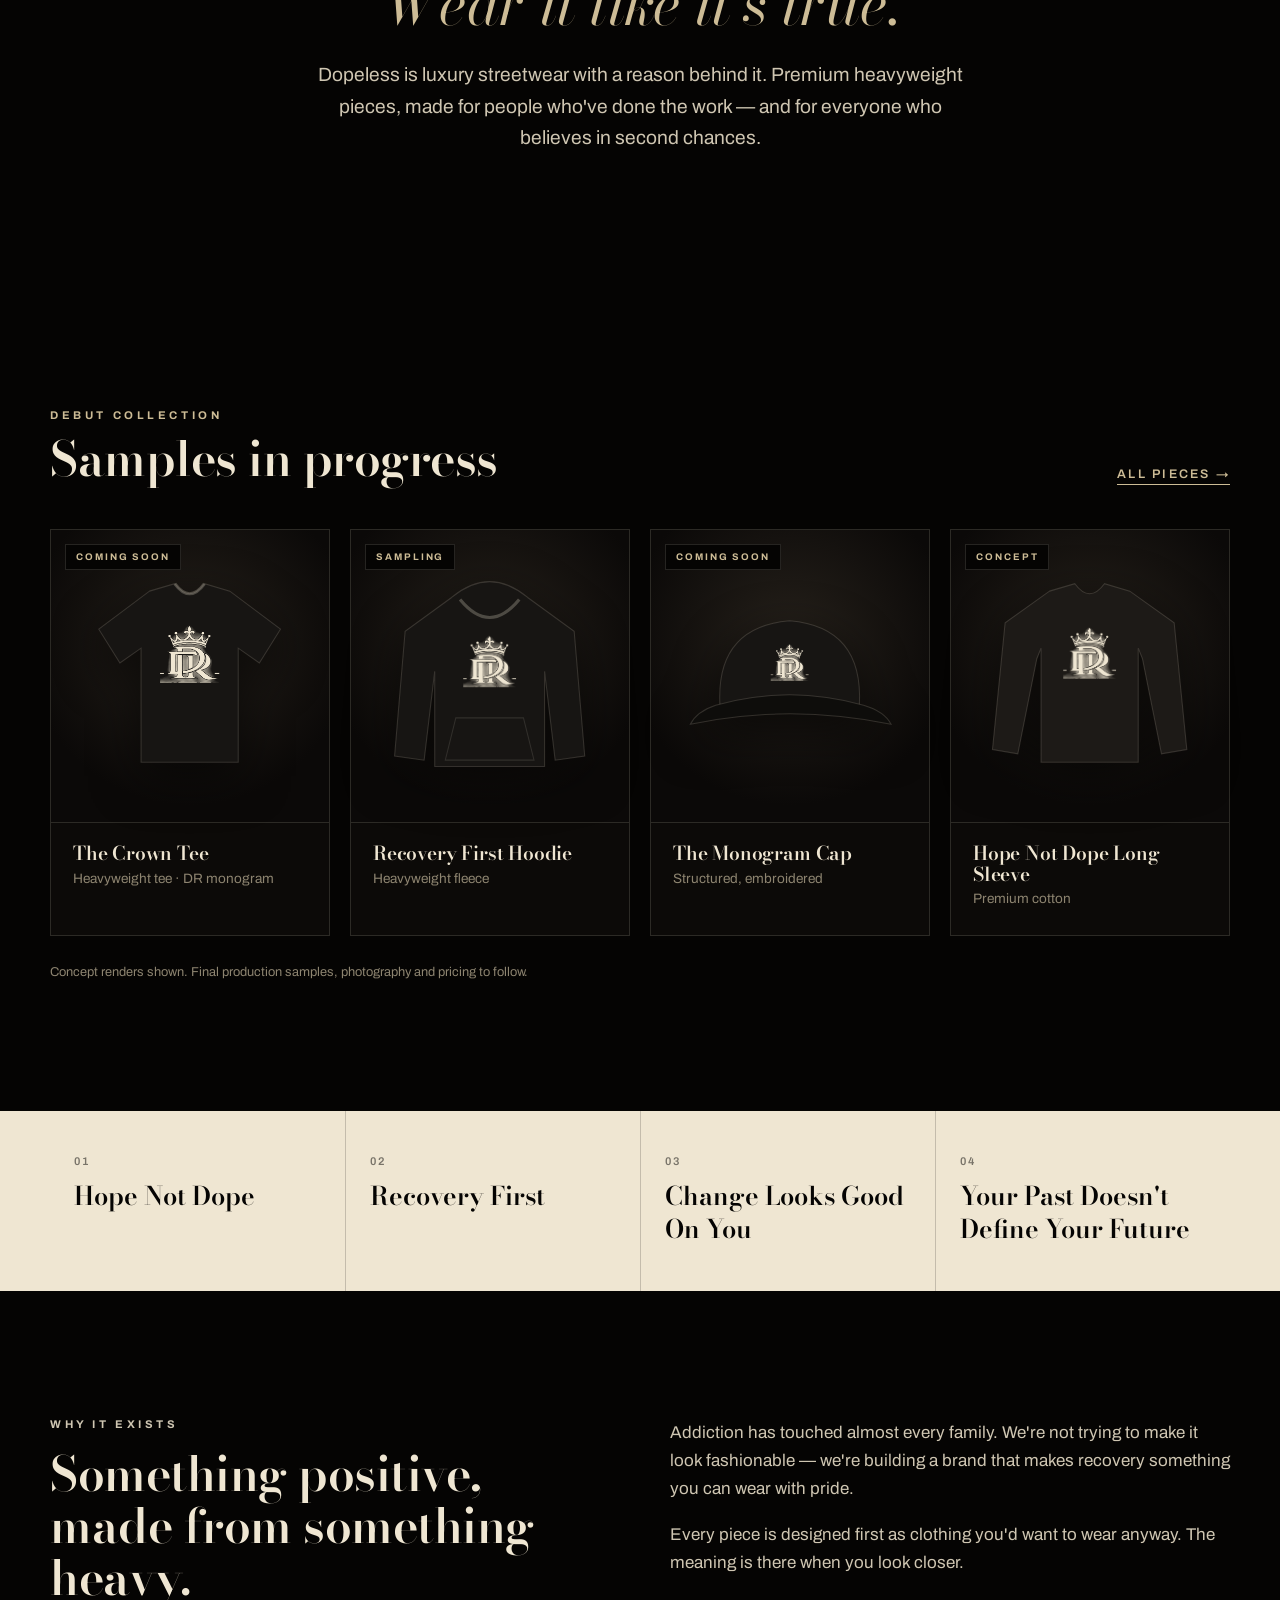
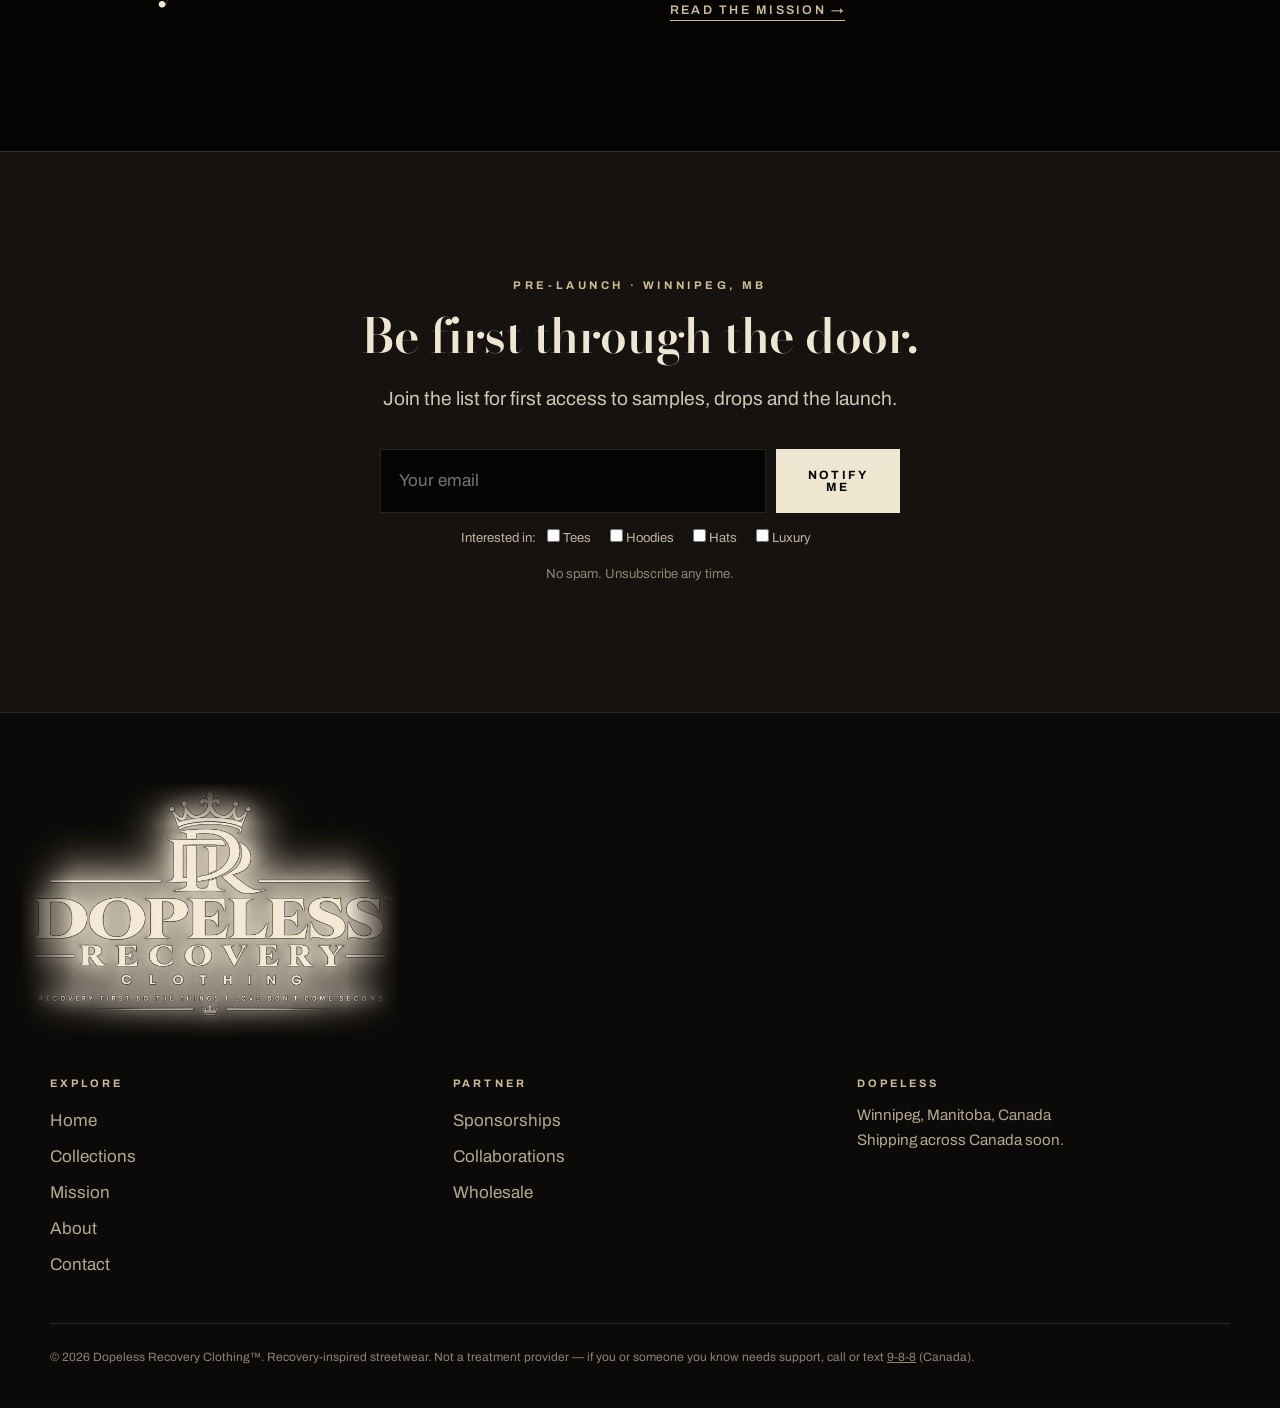
==== commit 9ff74b38: "Transparent monogram so prints sit clean on garments Co-Authored-By: Claude Sonnet 5.5 <noreply@anth" ====
--- a/index.html
+++ b/index.html
@@ -29,10 +29,10 @@
 
 <section class="pieces"><div class="wrap"><div class="shead"><div><p class="eyebrow">Debut collection</p><h2>Samples in progress</h2></div><a class="link" href="shop.html">All pieces &rarr;</a></div>
 <div class="grid">
-<a class="card" href="shop.html#tees"><div class="art"><svg viewBox="0 0 200 200" role="img" aria-label="T-shirt concept"><path d="M62 20 L86 13 Q100 32 114 13 L138 20 L186 56 L166 88 L146 74 L146 182 L54 182 L54 74 L34 88 L14 56 Z" fill="#171513" stroke="rgba(239,230,210,.16)"/><path d="M86 13 Q100 32 114 13" fill="none" stroke="rgba(239,230,210,.25)" stroke-width="3"/><image href="img/monogram.webp" x="72" y="52" width="56" height="55" style="mix-blend-mode:screen"/></svg></div><div class="meta"><h3>The Crown Tee</h3><p>Heavyweight tee &middot; DR monogram</p></div><span class="tag">Coming soon</span></a>
-<a class="card" href="shop.html#hoodies"><div class="art"><svg viewBox="0 0 200 200" role="img" aria-label="Hoodie concept"><path d="M64 26 Q100 -4 136 26 L180 58 L190 176 L162 180 L152 96 L152 186 L48 186 L48 96 L38 180 L10 176 L20 58 Z" fill="#171513" stroke="rgba(239,230,210,.16)"/><path d="M72 28 Q100 62 128 28" fill="none" stroke="rgba(239,230,210,.25)" stroke-width="3"/><path d="M68 140 L132 140 L142 180 L58 180 Z" fill="none" stroke="rgba(239,230,210,.12)"/><image href="img/monogram.webp" x="75" y="62" width="50" height="49" style="mix-blend-mode:screen"/></svg></div><div class="meta"><h3>Recovery First Hoodie</h3><p>Heavyweight fleece</p></div><span class="tag">Sampling</span></a>
-<a class="card" href="shop.html#hats"><div class="art"><svg viewBox="0 0 200 200" role="img" aria-label="Hat concept"><path d="M34 128 Q30 54 100 48 Q170 54 166 128 Q100 112 34 128 Z" fill="#171513" stroke="rgba(239,230,210,.16)"/><path d="M30 128 Q100 108 170 128 Q190 134 196 146 Q100 126 6 146 Q12 134 30 128 Z" fill="#0e0d0b" stroke="rgba(239,230,210,.16)"/><image href="img/monogram.webp" x="82" y="70" width="36" height="35" style="mix-blend-mode:screen"/></svg></div><div class="meta"><h3>The Monogram Cap</h3><p>Structured, embroidered</p></div><span class="tag">Coming soon</span></a>
-<a class="card" href="shop.html#tees"><div class="art"><svg viewBox="0 0 200 200" role="img" aria-label="Long sleeve concept"><path d="M62 20 L86 13 Q100 32 114 13 L138 20 L180 50 L192 170 L168 174 L150 84 L146 74 L146 182 L54 182 L54 74 L50 84 L32 174 L8 170 L20 50 Z" fill="#1d1a17" stroke="rgba(239,230,210,.16)"/><image href="img/monogram.webp" x="75" y="54" width="50" height="49" style="mix-blend-mode:screen"/></svg></div><div class="meta"><h3>Hope Not Dope Long Sleeve</h3><p>Premium cotton</p></div><span class="tag">Concept</span></a>
+<a class="card" href="shop.html#tees"><div class="art"><svg viewBox="0 0 200 200" role="img" aria-label="T-shirt concept"><path d="M62 20 L86 13 Q100 32 114 13 L138 20 L186 56 L166 88 L146 74 L146 182 L54 182 L54 74 L34 88 L14 56 Z" fill="#171513" stroke="rgba(239,230,210,.16)"/><path d="M86 13 Q100 32 114 13" fill="none" stroke="rgba(239,230,210,.25)" stroke-width="3"/><image href="img/monogram.webp" x="72" y="52" width="56" height="55"/></svg></div><div class="meta"><h3>The Crown Tee</h3><p>Heavyweight tee &middot; DR monogram</p></div><span class="tag">Coming soon</span></a>
+<a class="card" href="shop.html#hoodies"><div class="art"><svg viewBox="0 0 200 200" role="img" aria-label="Hoodie concept"><path d="M64 26 Q100 -4 136 26 L180 58 L190 176 L162 180 L152 96 L152 186 L48 186 L48 96 L38 180 L10 176 L20 58 Z" fill="#171513" stroke="rgba(239,230,210,.16)"/><path d="M72 28 Q100 62 128 28" fill="none" stroke="rgba(239,230,210,.25)" stroke-width="3"/><path d="M68 140 L132 140 L142 180 L58 180 Z" fill="none" stroke="rgba(239,230,210,.12)"/><image href="img/monogram.webp" x="75" y="62" width="50" height="49"/></svg></div><div class="meta"><h3>Recovery First Hoodie</h3><p>Heavyweight fleece</p></div><span class="tag">Sampling</span></a>
+<a class="card" href="shop.html#hats"><div class="art"><svg viewBox="0 0 200 200" role="img" aria-label="Hat concept"><path d="M34 128 Q30 54 100 48 Q170 54 166 128 Q100 112 34 128 Z" fill="#171513" stroke="rgba(239,230,210,.16)"/><path d="M30 128 Q100 108 170 128 Q190 134 196 146 Q100 126 6 146 Q12 134 30 128 Z" fill="#0e0d0b" stroke="rgba(239,230,210,.16)"/><image href="img/monogram.webp" x="82" y="70" width="36" height="35"/></svg></div><div class="meta"><h3>The Monogram Cap</h3><p>Structured, embroidered</p></div><span class="tag">Coming soon</span></a>
+<a class="card" href="shop.html#tees"><div class="art"><svg viewBox="0 0 200 200" role="img" aria-label="Long sleeve concept"><path d="M62 20 L86 13 Q100 32 114 13 L138 20 L180 50 L192 170 L168 174 L150 84 L146 74 L146 182 L54 182 L54 74 L50 84 L32 174 L8 170 L20 50 Z" fill="#1d1a17" stroke="rgba(239,230,210,.16)"/><image href="img/monogram.webp" x="75" y="54" width="50" height="49"/></svg></div><div class="meta"><h3>Hope Not Dope Long Sleeve</h3><p>Premium cotton</p></div><span class="tag">Concept</span></a>
 </div><p class="note">Concept renders shown. Final production samples, photography and pricing to follow.</p></div></section>
 
 <section class="slogans"><div class="wrap"><div class="s"><span>01</span><b>Hope Not Dope</b></div><div class="s"><span>02</span><b>Recovery First</b></div><div class="s"><span>03</span><b>Change Looks Good On You</b></div><div class="s"><span>04</span><b>Your Past Doesn't Define Your Future</b></div></div></section>
--- a/style.css
+++ b/style.css
@@ -26,7 +26,7 @@
 /* header */
 .bar{position:sticky;top:0;z-index:40;display:flex;align-items:center;justify-content:space-between;padding:14px clamp(20px,4vw,48px);background:rgba(5,4,3,.55);backdrop-filter:blur(12px);border-bottom:1px solid transparent;transition:.3s}
 .bar.stuck{background:rgba(5,4,3,.92);border-color:var(--line)}
-.mark{display:flex;align-items:center;gap:12px}.mark img{width:34px;mix-blend-mode:screen}.mark b{font:600 .95rem var(--disp);letter-spacing:.3em}
+.mark{display:flex;align-items:center;gap:12px}.mark img{width:34px}.mark b{font:600 .95rem var(--disp);letter-spacing:.3em}
 .nav{display:flex;align-items:center;gap:30px}
 .nav a{font:600 .7rem var(--sans);letter-spacing:.22em;text-transform:uppercase;color:#b3a98f;transition:.2s}.nav a:hover,.nav a.on{color:var(--cream)}
 .nav .cta{border:1px solid var(--cream);color:var(--cream);padding:11px 18px}.nav .cta:hover{background:var(--cream);color:var(--bk)}
@@ -39,7 +39,7 @@
 .hero-glow{position:absolute;left:50%;top:44%;width:120vmax;height:80vmax;transform:translate(-50%,-50%);background:radial-gradient(closest-side,rgba(205,188,150,.22),rgba(205,188,150,.05) 50%,transparent 72%);animation:br 9s ease-in-out infinite}
 @keyframes br{50%{opacity:.55;transform:translate(-50%,-50%) scale(1.07)}}
 .hero-in{position:relative}
-.hero-logo{width:min(900px,94vw);margin-inline:auto;mix-blend-mode:screen;-webkit-mask-image:radial-gradient(ellipse 62% 66% at 50% 50%,#000 55%,transparent 100%);mask-image:radial-gradient(ellipse 62% 66% at 50% 50%,#000 55%,transparent 100%)}
+.hero-logo{width:min(820px,94vw,calc(60svh*1.5));margin-inline:auto;mix-blend-mode:screen;-webkit-mask-image:linear-gradient(to bottom,transparent,#000 16%,#000 84%,transparent),linear-gradient(to right,transparent,#000 14%,#000 86%,transparent);mask-image:linear-gradient(to bottom,transparent,#000 16%,#000 84%,transparent),linear-gradient(to right,transparent,#000 14%,#000 86%,transparent);-webkit-mask-composite:source-in;mask-composite:intersect}
 .hero-line{font:italic 400 clamp(1.3rem,3vw,2rem) var(--disp);color:var(--sand);margin:-10px 0 34px}
 .hero-cta{display:flex;gap:14px;justify-content:center;flex-wrap:wrap}
 .scroll{position:absolute;bottom:26px;left:50%;width:22px;height:38px;margin-left:-11px;border:1px solid var(--line);border-radius:12px}
@@ -75,7 +75,7 @@
 input:focus,select:focus,textarea:focus{outline:0;border-color:var(--sand)}
 .signup label{margin:0 8px;white-space:nowrap}.signup input[type=checkbox]{accent-color:var(--sand)}
 
-.phead{padding-block:clamp(70px,11vw,140px) clamp(30px,5vw,60px)}.phead.tall{min-height:60svh;display:grid;align-items:center}.tlogo{width:90px;margin:0 auto 26px;mix-blend-mode:screen}
+.phead{padding-block:clamp(70px,11vw,140px) clamp(30px,5vw,60px)}.phead.tall{min-height:60svh;display:grid;align-items:center}.tlogo{width:90px;margin:0 auto 26px}
 .prose{padding-top:20px}.prose h3{font-size:1.6rem;margin:54px 0 18px}.prose p{margin-top:18px;color:#cfc6b2}
 blockquote{margin:44px 0;padding:6px 0 6px 28px;border-left:2px solid var(--sand);font:italic 400 clamp(1.4rem,3vw,2rem)/1.35 var(--disp)}
 .ticks{list-style:none}.ticks li{padding:14px 0 14px 34px;border-bottom:1px solid var(--line);position:relative;color:#cfc6b2}.ticks li::before{content:"\2726";position:absolute;left:0;color:var(--sand)}
@@ -85,12 +85,12 @@
 .cform{display:grid;gap:20px}.cform label{font:600 .7rem var(--sans);letter-spacing:.2em;text-transform:uppercase;color:var(--sand);display:grid;gap:8px}.cform .btn{justify-self:start}
 
 footer{border-top:1px solid var(--line);padding:70px 0 40px;background:var(--coal)}
-.foot{display:grid;gap:40px}.flogo{width:min(320px,70vw);mix-blend-mode:screen;margin-left:-20px}
+.foot{display:grid;gap:40px}.flogo{width:min(380px,80vw);mix-blend-mode:screen;margin-left:-30px;-webkit-mask-image:linear-gradient(to bottom,transparent,#000 16%,#000 84%,transparent),linear-gradient(to right,transparent,#000 14%,#000 86%,transparent);mask-image:linear-gradient(to bottom,transparent,#000 16%,#000 84%,transparent),linear-gradient(to right,transparent,#000 14%,#000 86%,transparent);-webkit-mask-composite:source-in;mask-composite:intersect}
 .fcols{display:grid;grid-template-columns:repeat(3,1fr);gap:30px}.fcols h4{font:700 .68rem var(--sans);letter-spacing:.28em;text-transform:uppercase;color:var(--sand);margin-bottom:14px}
 .fcols a{display:block;color:#b3a98f;padding:4px 0}.fcols a:hover{color:var(--cream)}.fcols p{color:#b3a98f;font-size:.95rem}
 .legal{font-size:.75rem;color:var(--ash);border-top:1px solid var(--line);padding-top:24px}.legal a{text-decoration:underline}
 
-.js main section:not(.hero) .wrap{opacity:0;transform:translateY(26px);transition:opacity .9s,transform .9s}.js main .wrap.in{opacity:1;transform:none}
+.js main section:not(.hero) .wrap{opacity:0;transform:translateY(26px);transition:opacity .9s,transform .9s}.js main section:not(.hero) .wrap.in{opacity:1;transform:none}
 
 @media(max-width:860px){
 .burger{display:block}
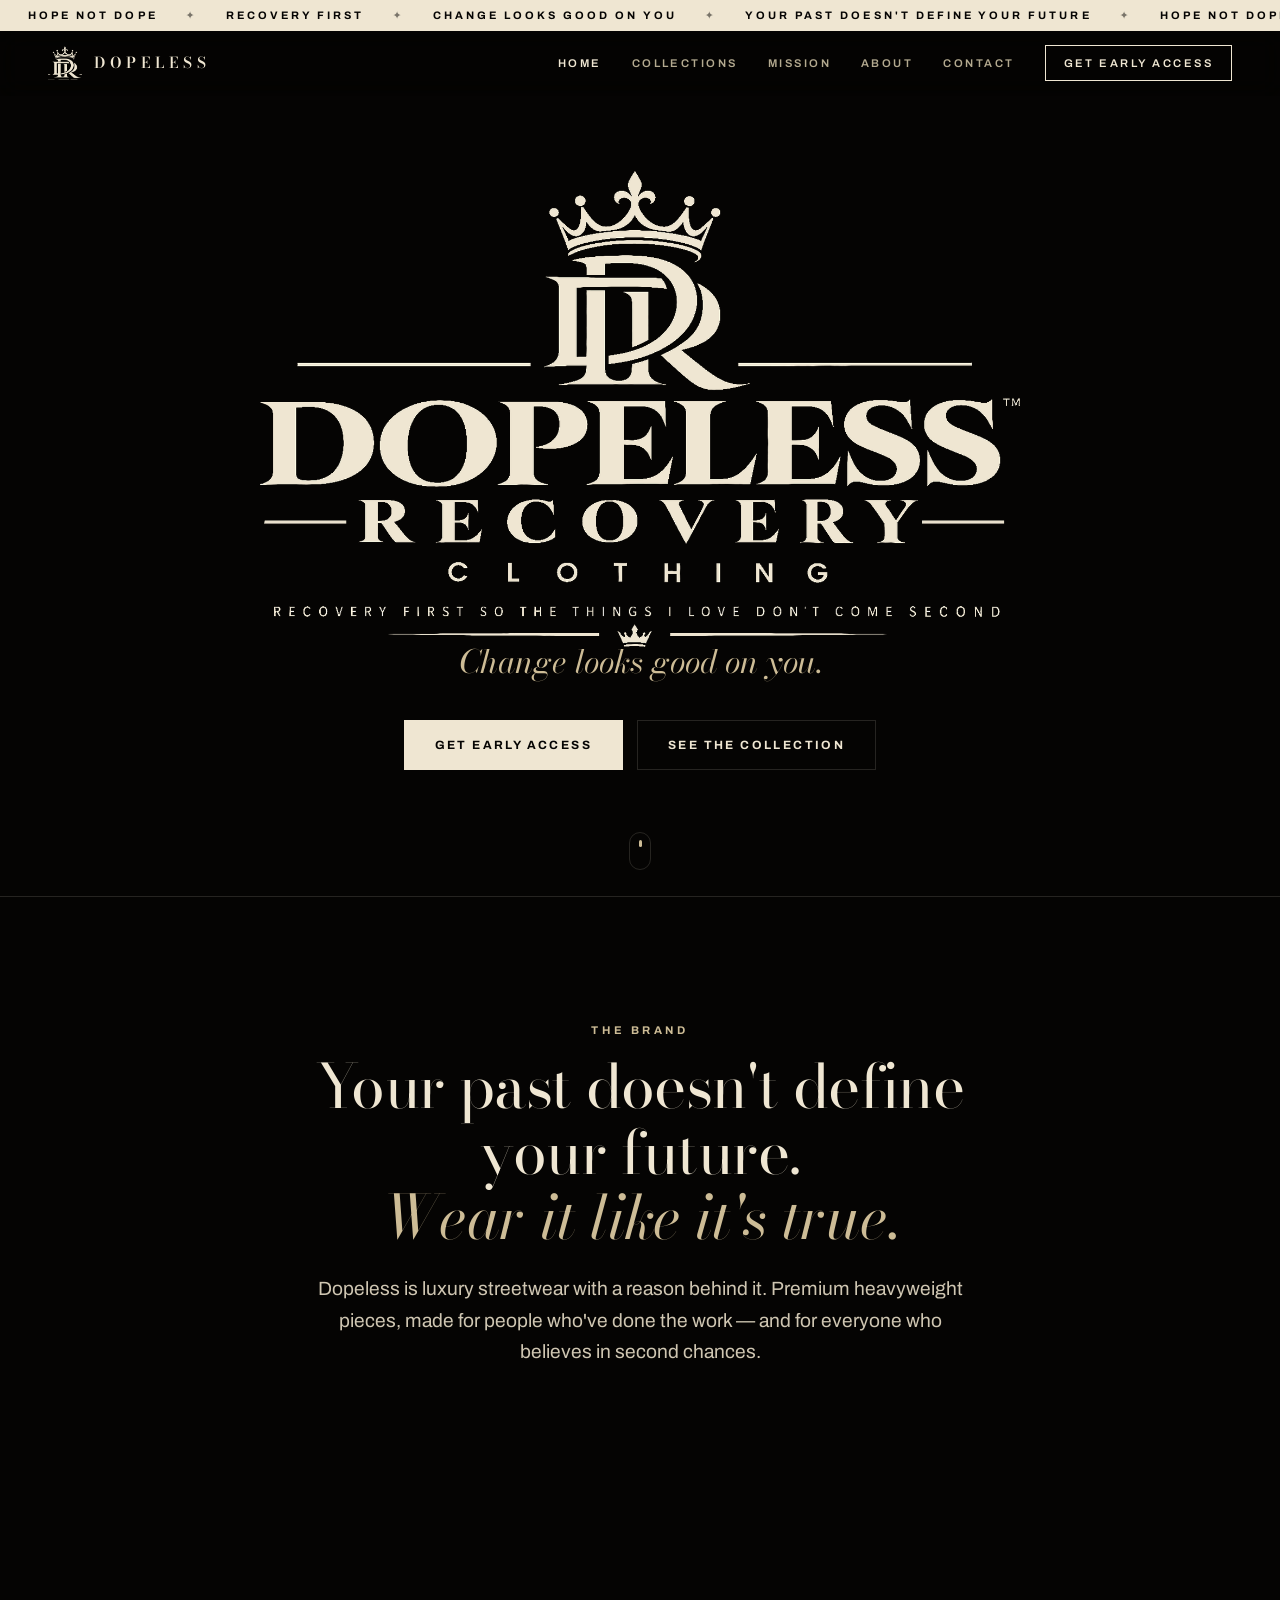
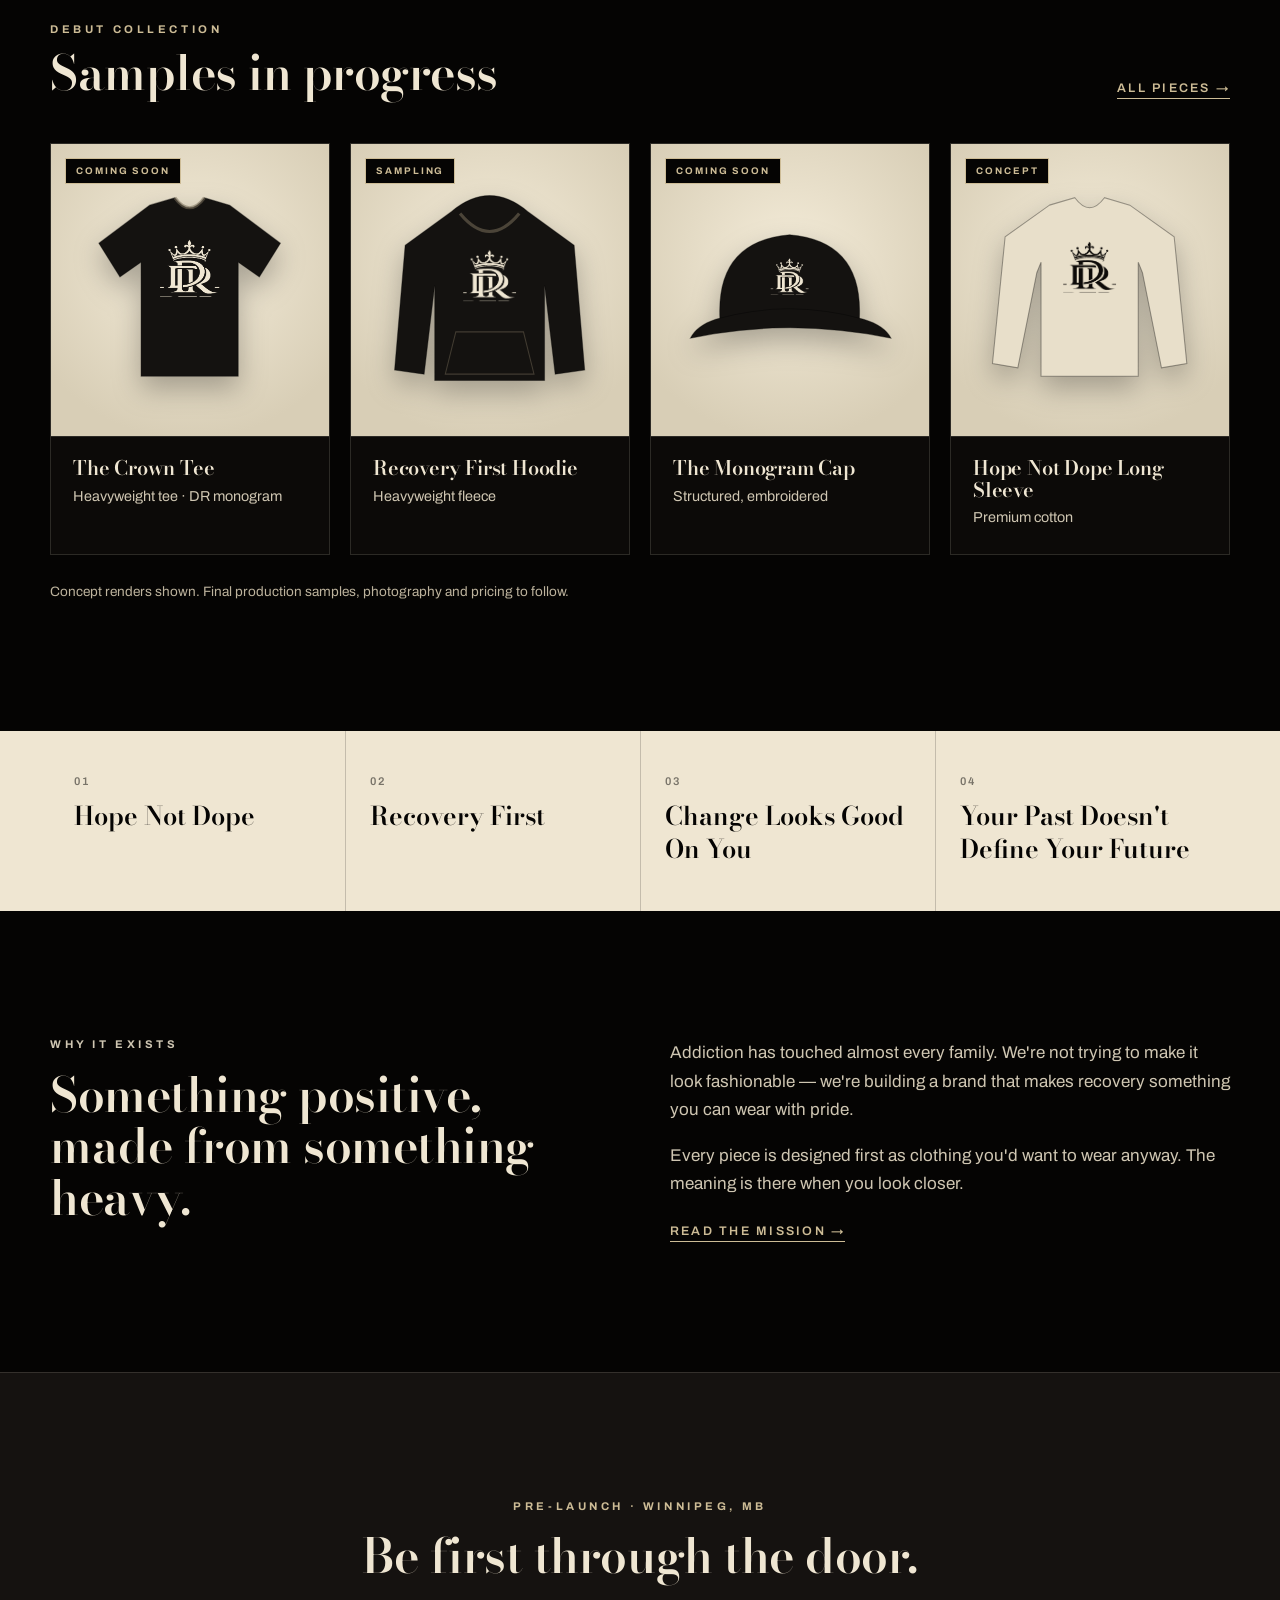
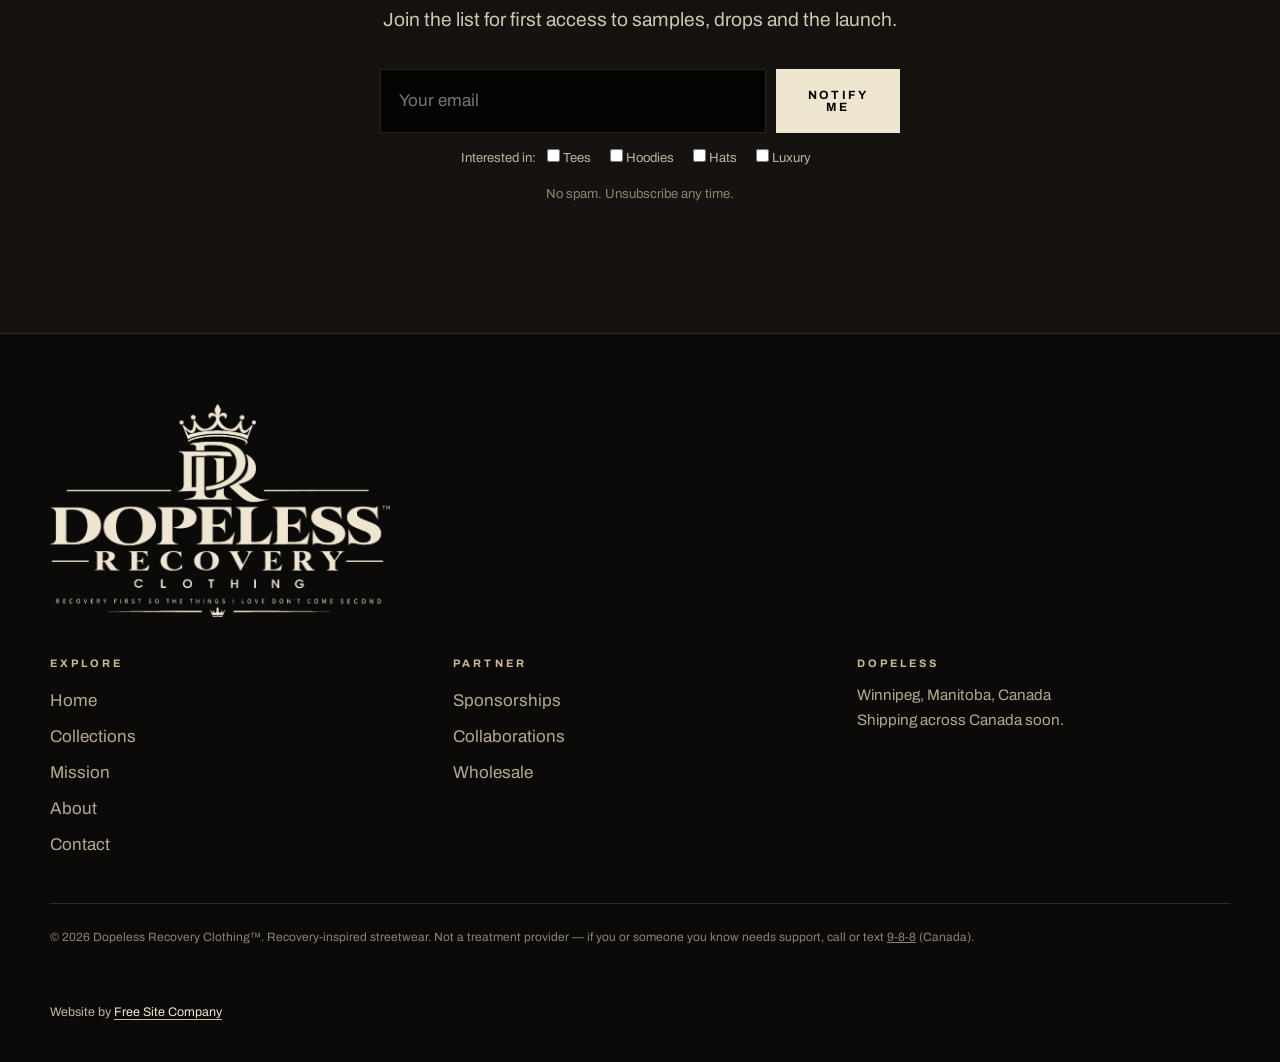
==== commit b661d48f: "Clean cutout logo (no glow), light product backdrops, Free Site Company credit Co-Authored-By: Claud" ====
--- a/index.html
+++ b/index.html
@@ -16,7 +16,7 @@
 <button class="burger" aria-label="Menu" aria-expanded="false"><span></span><span></span></button>
 <nav class="nav"><a href="index.html" class=on>Home</a><a href="shop.html">Collections</a><a href="mission.html">Mission</a><a href="about.html">About</a><a href="contact.html">Contact</a><a class="cta" href="index.html#drop">Get early access</a></nav></header>
 <main>
-<section class="hero"><div class="hero-glow"></div><div class="hero-in">
+<section class="hero"><div class="hero-in">
 <img class="hero-logo" src="img/logo.webp" alt="Dopeless Recovery Clothing - Recovery first so the things I love don't come second" width="1400" height="933" fetchpriority="high">
 <h1 class="sr">Dopeless Recovery Clothing</h1>
 <p class="hero-line">Change looks good on you.</p>
@@ -29,10 +29,10 @@
 
 <section class="pieces"><div class="wrap"><div class="shead"><div><p class="eyebrow">Debut collection</p><h2>Samples in progress</h2></div><a class="link" href="shop.html">All pieces &rarr;</a></div>
 <div class="grid">
-<a class="card" href="shop.html#tees"><div class="art"><svg viewBox="0 0 200 200" role="img" aria-label="T-shirt concept"><path d="M62 20 L86 13 Q100 32 114 13 L138 20 L186 56 L166 88 L146 74 L146 182 L54 182 L54 74 L34 88 L14 56 Z" fill="#171513" stroke="rgba(239,230,210,.16)"/><path d="M86 13 Q100 32 114 13" fill="none" stroke="rgba(239,230,210,.25)" stroke-width="3"/><image href="img/monogram.webp" x="72" y="52" width="56" height="55"/></svg></div><div class="meta"><h3>The Crown Tee</h3><p>Heavyweight tee &middot; DR monogram</p></div><span class="tag">Coming soon</span></a>
-<a class="card" href="shop.html#hoodies"><div class="art"><svg viewBox="0 0 200 200" role="img" aria-label="Hoodie concept"><path d="M64 26 Q100 -4 136 26 L180 58 L190 176 L162 180 L152 96 L152 186 L48 186 L48 96 L38 180 L10 176 L20 58 Z" fill="#171513" stroke="rgba(239,230,210,.16)"/><path d="M72 28 Q100 62 128 28" fill="none" stroke="rgba(239,230,210,.25)" stroke-width="3"/><path d="M68 140 L132 140 L142 180 L58 180 Z" fill="none" stroke="rgba(239,230,210,.12)"/><image href="img/monogram.webp" x="75" y="62" width="50" height="49"/></svg></div><div class="meta"><h3>Recovery First Hoodie</h3><p>Heavyweight fleece</p></div><span class="tag">Sampling</span></a>
-<a class="card" href="shop.html#hats"><div class="art"><svg viewBox="0 0 200 200" role="img" aria-label="Hat concept"><path d="M34 128 Q30 54 100 48 Q170 54 166 128 Q100 112 34 128 Z" fill="#171513" stroke="rgba(239,230,210,.16)"/><path d="M30 128 Q100 108 170 128 Q190 134 196 146 Q100 126 6 146 Q12 134 30 128 Z" fill="#0e0d0b" stroke="rgba(239,230,210,.16)"/><image href="img/monogram.webp" x="82" y="70" width="36" height="35"/></svg></div><div class="meta"><h3>The Monogram Cap</h3><p>Structured, embroidered</p></div><span class="tag">Coming soon</span></a>
-<a class="card" href="shop.html#tees"><div class="art"><svg viewBox="0 0 200 200" role="img" aria-label="Long sleeve concept"><path d="M62 20 L86 13 Q100 32 114 13 L138 20 L180 50 L192 170 L168 174 L150 84 L146 74 L146 182 L54 182 L54 74 L50 84 L32 174 L8 170 L20 50 Z" fill="#1d1a17" stroke="rgba(239,230,210,.16)"/><image href="img/monogram.webp" x="75" y="54" width="50" height="49"/></svg></div><div class="meta"><h3>Hope Not Dope Long Sleeve</h3><p>Premium cotton</p></div><span class="tag">Concept</span></a>
+<a class="card" href="shop.html#tees"><div class="art"><svg viewBox="0 0 200 200" role="img" aria-label="T-shirt concept"><path d="M62 20 L86 13 Q100 32 114 13 L138 20 L186 56 L166 88 L146 74 L146 182 L54 182 L54 74 L34 88 L14 56 Z" fill="#141210" stroke="rgba(0,0,0,.35)"/><path d="M86 13 Q100 32 114 13" fill="none" stroke="rgba(120,110,90,.55)" stroke-width="3"/><image href="img/monogram.webp" x="72" y="52" width="56" height="55"/></svg></div><div class="meta"><h3>The Crown Tee</h3><p>Heavyweight tee &middot; DR monogram</p></div><span class="tag">Coming soon</span></a>
+<a class="card" href="shop.html#hoodies"><div class="art"><svg viewBox="0 0 200 200" role="img" aria-label="Hoodie concept"><path d="M64 26 Q100 -4 136 26 L180 58 L190 176 L162 180 L152 96 L152 186 L48 186 L48 96 L38 180 L10 176 L20 58 Z" fill="#141210" stroke="rgba(0,0,0,.35)"/><path d="M72 28 Q100 62 128 28" fill="none" stroke="rgba(120,110,90,.55)" stroke-width="3"/><path d="M68 140 L132 140 L142 180 L58 180 Z" fill="none" stroke="rgba(120,110,90,.45)"/><image href="img/monogram.webp" x="75" y="62" width="50" height="49"/></svg></div><div class="meta"><h3>Recovery First Hoodie</h3><p>Heavyweight fleece</p></div><span class="tag">Sampling</span></a>
+<a class="card" href="shop.html#hats"><div class="art"><svg viewBox="0 0 200 200" role="img" aria-label="Hat concept"><path d="M34 128 Q30 54 100 48 Q170 54 166 128 Q100 112 34 128 Z" fill="#141210" stroke="rgba(0,0,0,.35)"/><path d="M30 128 Q100 108 170 128 Q190 134 196 146 Q100 126 6 146 Q12 134 30 128 Z" fill="#141210" stroke="rgba(0,0,0,.35)"/><image href="img/monogram.webp" x="82" y="70" width="36" height="35"/></svg></div><div class="meta"><h3>The Monogram Cap</h3><p>Structured, embroidered</p></div><span class="tag">Coming soon</span></a>
+<a class="card" href="shop.html#tees"><div class="art"><svg viewBox="0 0 200 200" role="img" aria-label="Long sleeve concept"><path d="M62 20 L86 13 Q100 32 114 13 L138 20 L180 50 L192 170 L168 174 L150 84 L146 74 L146 182 L54 182 L54 74 L50 84 L32 174 L8 170 L20 50 Z" fill="#e8dfca" stroke="rgba(0,0,0,.35)"/><image href="img/monogram-dark.webp" x="75" y="54" width="50" height="49"/></svg></div><div class="meta"><h3>Hope Not Dope Long Sleeve</h3><p>Premium cotton</p></div><span class="tag">Concept</span></a>
 </div><p class="note">Concept renders shown. Final production samples, photography and pricing to follow.</p></div></section>
 
 <section class="slogans"><div class="wrap"><div class="s"><span>01</span><b>Hope Not Dope</b></div><div class="s"><span>02</span><b>Recovery First</b></div><div class="s"><span>03</span><b>Change Looks Good On You</b></div><div class="s"><span>04</span><b>Your Past Doesn't Define Your Future</b></div></div></section>
@@ -47,5 +47,5 @@
 <p class="micro dim">No spam. Unsubscribe any time.</p></form></div></section></main>
 <footer><div class="wrap foot"><img class="flogo" src="img/logo.webp" alt="Dopeless Recovery Clothing" loading="lazy">
 <div class="fcols"><div><h4>Explore</h4><a href="index.html">Home</a><a href="shop.html">Collections</a><a href="mission.html">Mission</a><a href="about.html">About</a><a href="contact.html">Contact</a></div><div><h4>Partner</h4><a href="contact.html#partner">Sponsorships</a><a href="contact.html#partner">Collaborations</a><a href="contact.html#partner">Wholesale</a></div><div><h4>Dopeless</h4><p>Winnipeg, Manitoba, Canada<br>Shipping across Canada soon.</p></div></div>
-<p class="legal">&copy; 2026 Dopeless Recovery Clothing&trade;. Recovery-inspired streetwear. Not a treatment provider &mdash; if you or someone you know needs support, call or text <a href="https://988.ca" rel="noopener">9-8-8</a> (Canada).</p></div></footer>
+<p class="legal">&copy; 2026 Dopeless Recovery Clothing&trade;. Recovery-inspired streetwear. Not a treatment provider &mdash; if you or someone you know needs support, call or text <a href="https://988.ca" rel="noopener">9-8-8</a> (Canada).</p><p class="credit">Website by <a href="https://freesitecompany.com" rel="noopener">Free Site Company</a></p></div></footer>
 <script src="site.js"></script></body></html>
--- a/style.css
+++ b/style.css
@@ -36,10 +36,8 @@
 
 /* hero */
 .hero{position:relative;min-height:calc(100svh - 100px);display:grid;place-items:center;text-align:center;padding:40px 20px 90px;overflow:hidden}
-.hero-glow{position:absolute;left:50%;top:44%;width:120vmax;height:80vmax;transform:translate(-50%,-50%);background:radial-gradient(closest-side,rgba(205,188,150,.22),rgba(205,188,150,.05) 50%,transparent 72%);animation:br 9s ease-in-out infinite}
-@keyframes br{50%{opacity:.55;transform:translate(-50%,-50%) scale(1.07)}}
 .hero-in{position:relative}
-.hero-logo{width:min(820px,94vw,calc(60svh*1.5));margin-inline:auto;mix-blend-mode:screen;-webkit-mask-image:linear-gradient(to bottom,transparent,#000 16%,#000 84%,transparent),linear-gradient(to right,transparent,#000 14%,#000 86%,transparent);mask-image:linear-gradient(to bottom,transparent,#000 16%,#000 84%,transparent),linear-gradient(to right,transparent,#000 14%,#000 86%,transparent);-webkit-mask-composite:source-in;mask-composite:intersect}
+.hero-logo{width:min(760px,90vw,calc(58svh*1.6));height:auto;margin-inline:auto}
 .hero-line{font:italic 400 clamp(1.3rem,3vw,2rem) var(--disp);color:var(--sand);margin:-10px 0 34px}
 .hero-cta{display:flex;gap:14px;justify-content:center;flex-wrap:wrap}
 .scroll{position:absolute;bottom:26px;left:50%;width:22px;height:38px;margin-left:-11px;border:1px solid var(--line);border-radius:12px}
@@ -54,12 +52,12 @@
 .grid{display:grid;grid-template-columns:repeat(auto-fill,minmax(250px,1fr));gap:20px}
 .card{position:relative;display:block;background:var(--coal);border:1px solid var(--line);transition:.3s}
 a.card:hover{border-color:var(--sand);transform:translateY(-4px)}
-.art{aspect-ratio:1/1.05;display:grid;place-items:center;padding:12%;background:radial-gradient(circle at 50% 38%,#26211b,#0b0908 72%)}
-.art svg{width:100%;filter:drop-shadow(0 14px 24px rgba(0,0,0,.6))}
-.meta{padding:20px 22px 24px;border-top:1px solid var(--line)}.meta h3{font-size:1.2rem;font-weight:600}.meta p{font-size:.85rem;color:var(--ash);margin-top:4px}
-.tag{position:absolute;top:14px;left:14px;background:var(--bk);border:1px solid var(--line);font:700 .6rem var(--sans);letter-spacing:.2em;text-transform:uppercase;padding:7px 10px;color:var(--sand)}
+.art{aspect-ratio:1/1.05;display:grid;place-items:center;padding:12%;background:radial-gradient(circle at 50% 40%,#f4ecd9,#d8ceb6 80%)}
+.art svg{width:100%;filter:drop-shadow(0 12px 14px rgba(0,0,0,.28))}
+.meta{padding:20px 22px 24px;border-top:1px solid var(--line)}.meta h3{font-size:1.25rem;font-weight:600;color:var(--cream)}.meta p{font-size:.9rem;color:#cfc6b2;margin-top:6px}
+.tag{position:absolute;top:14px;left:14px;background:var(--bk);border:1px solid var(--sand);font:700 .6rem var(--sans);letter-spacing:.2em;text-transform:uppercase;padding:7px 10px;color:var(--sand)}
 .tag.solo{position:static;display:inline-block;margin-top:28px}
-.note{font-size:.8rem;color:var(--ash);margin-top:26px}
+.note{font-size:.85rem;color:#bdb39d;margin-top:26px}
 .coll{border-top:1px solid var(--line);padding-block:clamp(56px,8vw,96px)}.lux{background:linear-gradient(180deg,var(--coal),var(--bk))}
 
 .slogans{background:var(--cream);color:var(--bk);padding-block:0}
@@ -85,7 +83,7 @@
 .cform{display:grid;gap:20px}.cform label{font:600 .7rem var(--sans);letter-spacing:.2em;text-transform:uppercase;color:var(--sand);display:grid;gap:8px}.cform .btn{justify-self:start}
 
 footer{border-top:1px solid var(--line);padding:70px 0 40px;background:var(--coal)}
-.foot{display:grid;gap:40px}.flogo{width:min(380px,80vw);mix-blend-mode:screen;margin-left:-30px;-webkit-mask-image:linear-gradient(to bottom,transparent,#000 16%,#000 84%,transparent),linear-gradient(to right,transparent,#000 14%,#000 86%,transparent);mask-image:linear-gradient(to bottom,transparent,#000 16%,#000 84%,transparent),linear-gradient(to right,transparent,#000 14%,#000 86%,transparent);-webkit-mask-composite:source-in;mask-composite:intersect}
+.foot{display:grid;gap:40px}.flogo{width:min(340px,80vw);height:auto}
 .fcols{display:grid;grid-template-columns:repeat(3,1fr);gap:30px}.fcols h4{font:700 .68rem var(--sans);letter-spacing:.28em;text-transform:uppercase;color:var(--sand);margin-bottom:14px}
 .fcols a{display:block;color:#b3a98f;padding:4px 0}.fcols a:hover{color:var(--cream)}.fcols p{color:#b3a98f;font-size:.95rem}
 .legal{font-size:.75rem;color:var(--ash);border-top:1px solid var(--line);padding-top:24px}.legal a{text-decoration:underline}
@@ -102,3 +100,5 @@
 }
 @media(max-width:520px){.grid{grid-template-columns:1fr 1fr;gap:12px}.meta{padding:14px}.meta h3{font-size:1rem}.tag{top:8px;left:8px;font-size:.52rem;padding:5px 7px}.timeline div{grid-template-columns:1fr}.timeline span{grid-row:auto}}
 @media(prefers-reduced-motion:reduce){*{animation:none!important;transition:none!important}}
+
+.credit{margin-top:14px;font-size:.78rem;color:#bdb39d}.credit a{color:var(--cream);border-bottom:1px solid var(--sand)}
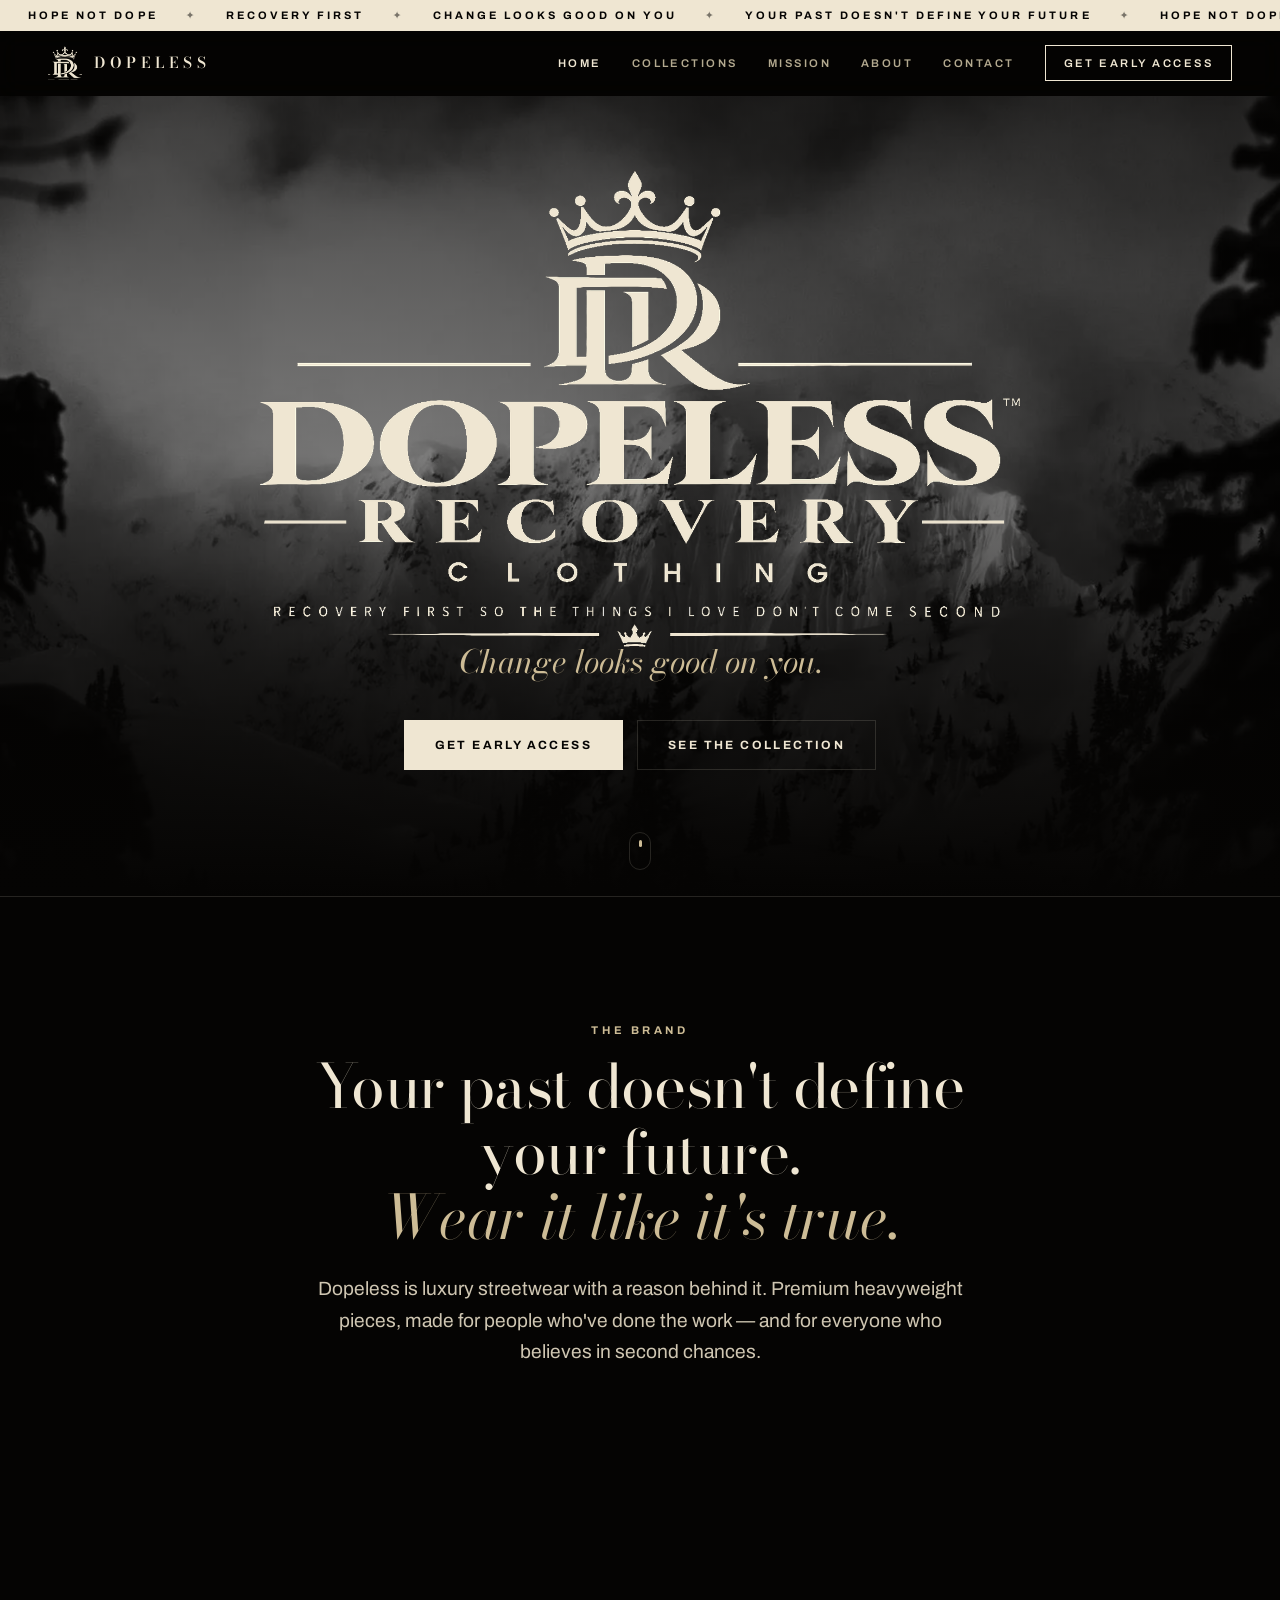
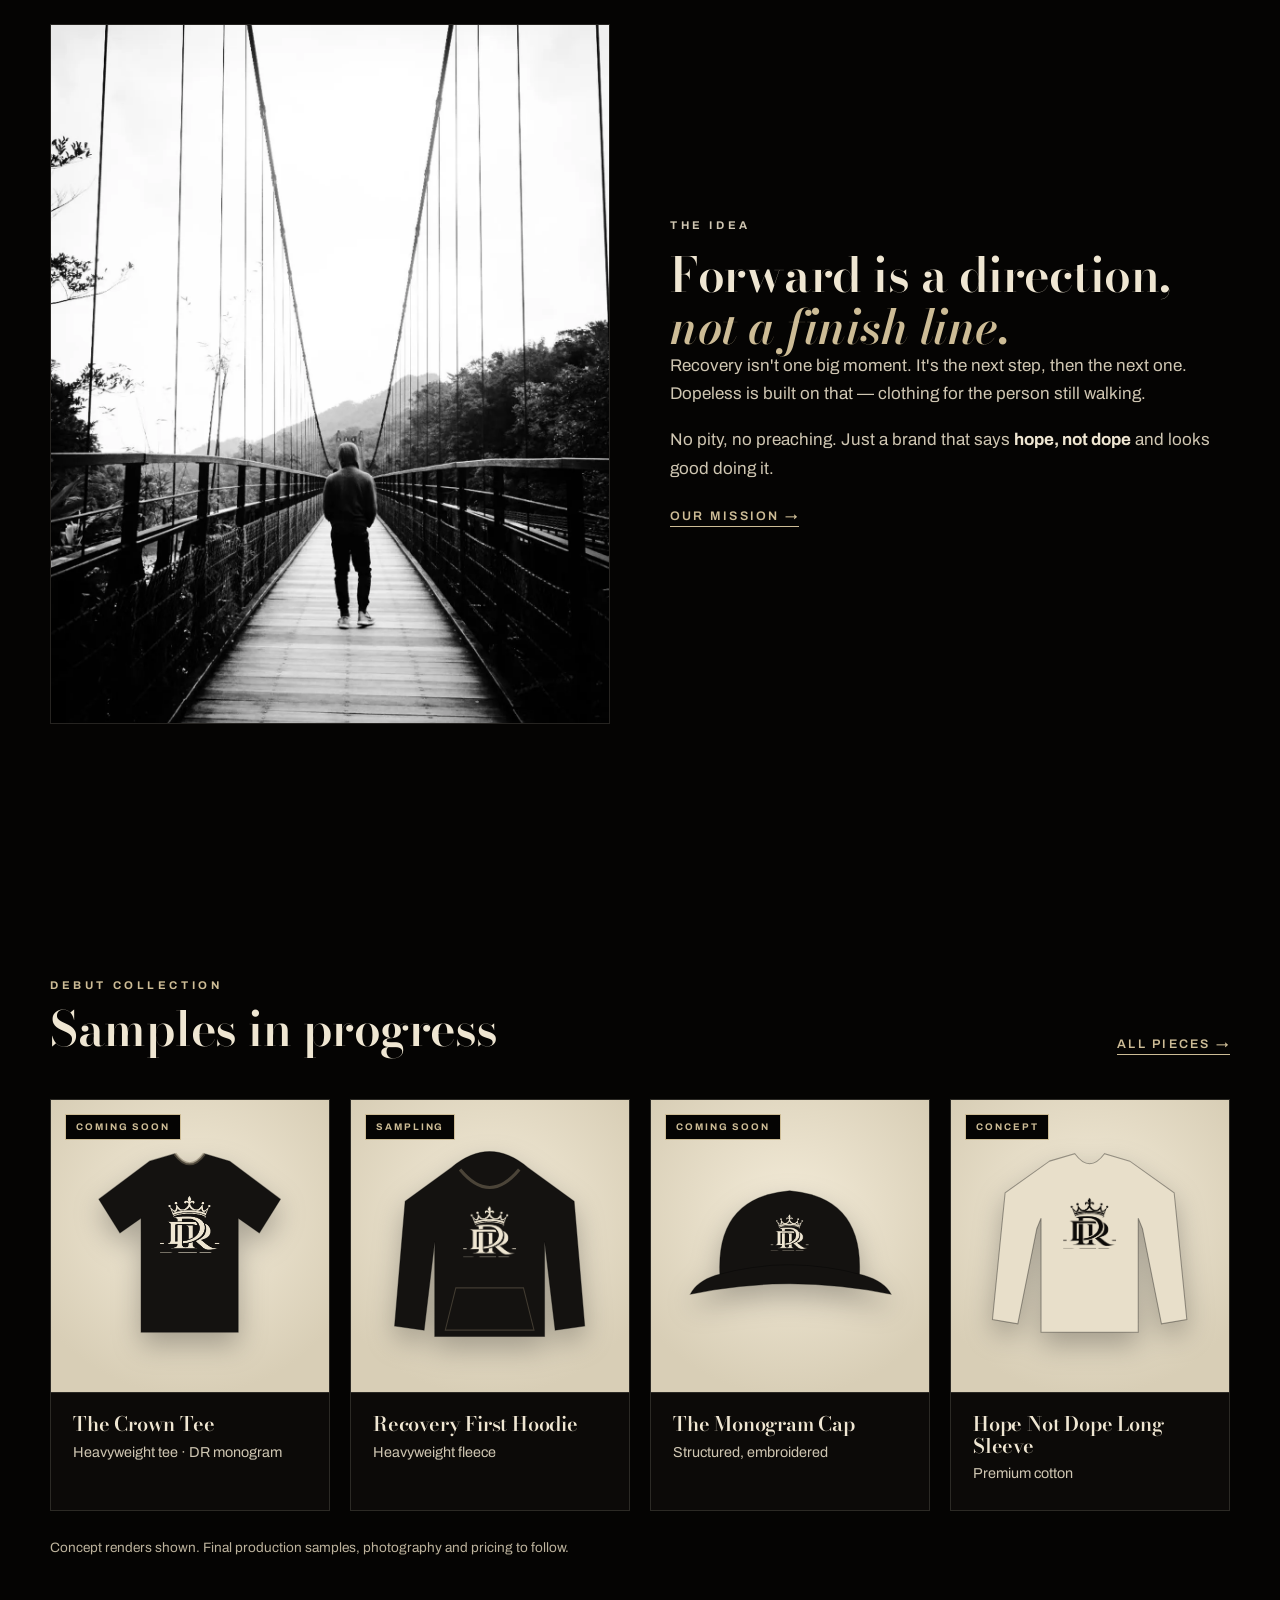
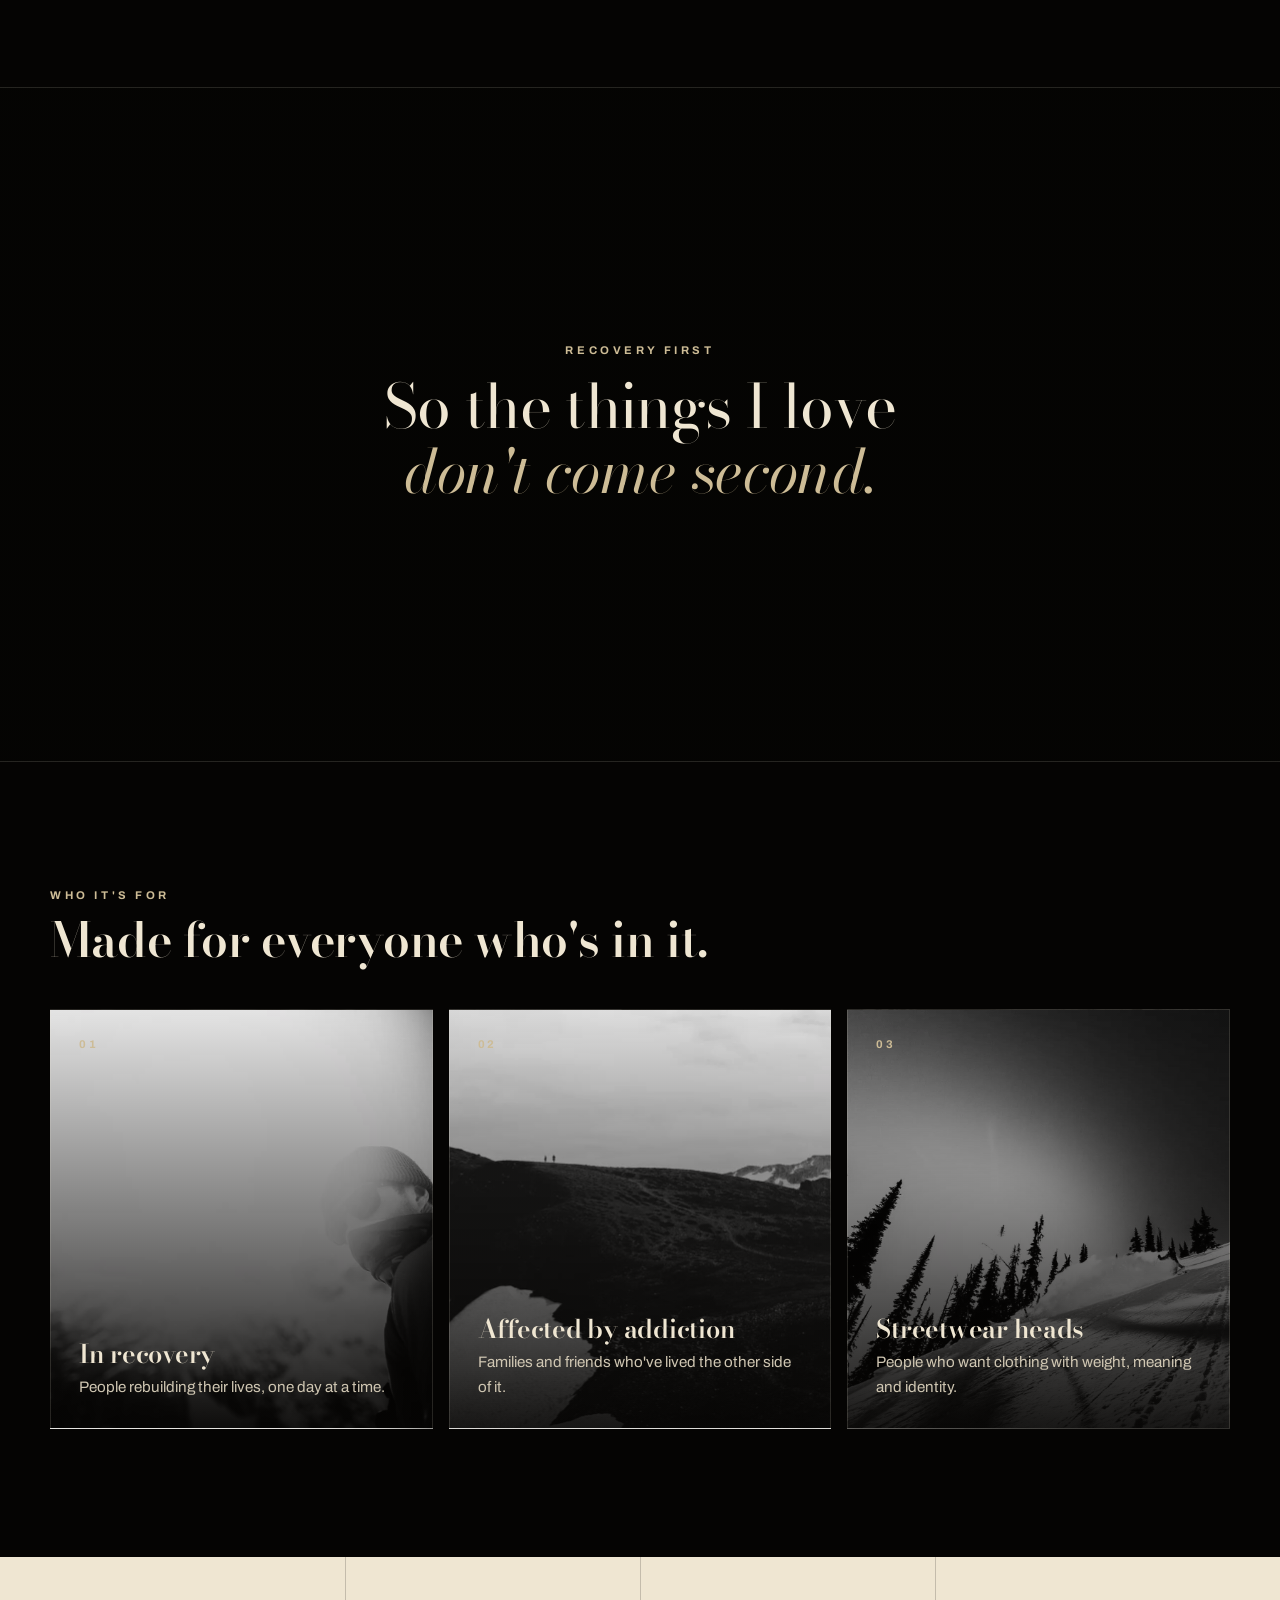
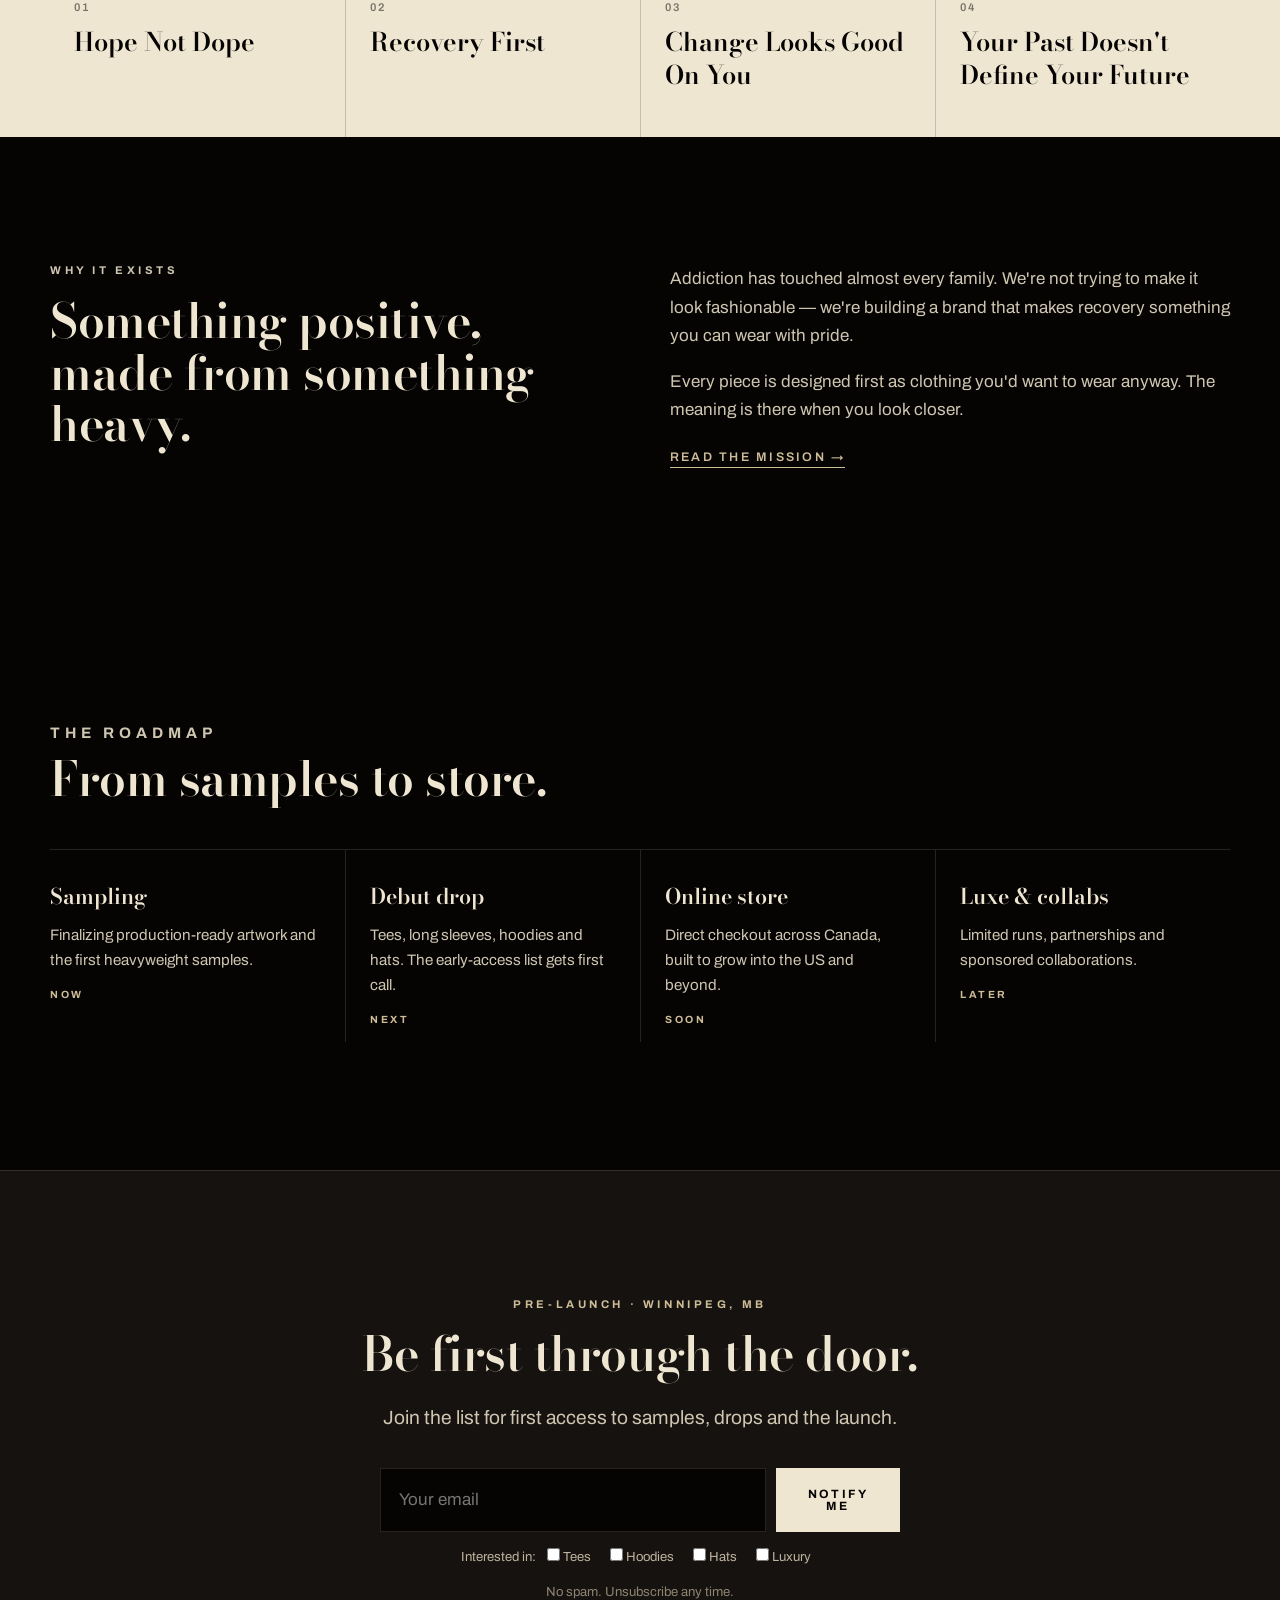
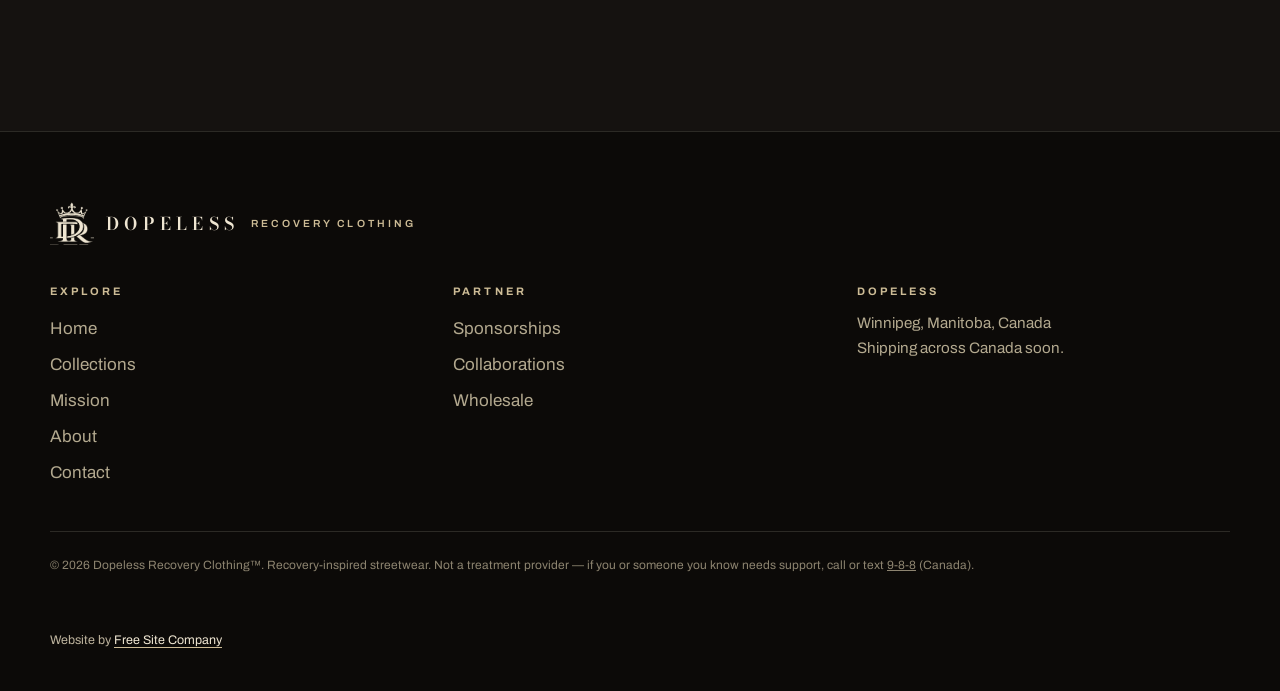
==== commit a9bf47ea: "Add photography, who-it's-for, roadmap, photo headers; remove footer logo Co-Authored-By: Claude Son" ====
--- a/index.html
+++ b/index.html
@@ -16,7 +16,7 @@
 <button class="burger" aria-label="Menu" aria-expanded="false"><span></span><span></span></button>
 <nav class="nav"><a href="index.html" class=on>Home</a><a href="shop.html">Collections</a><a href="mission.html">Mission</a><a href="about.html">About</a><a href="contact.html">Contact</a><a class="cta" href="index.html#drop">Get early access</a></nav></header>
 <main>
-<section class="hero"><div class="hero-in">
+<section class="hero" style="--bg:url(img/summit.webp)"><div class="hero-in">
 <img class="hero-logo" src="img/logo.webp" alt="Dopeless Recovery Clothing - Recovery first so the things I love don't come second" width="1400" height="933" fetchpriority="high">
 <h1 class="sr">Dopeless Recovery Clothing</h1>
 <p class="hero-line">Change looks good on you.</p>
@@ -27,6 +27,10 @@
 <h2 class="big">Your past doesn't define your future.<br><em>Wear it like it's true.</em></h2>
 <p class="lede">Dopeless is luxury streetwear with a reason behind it. Premium heavyweight pieces, made for people who've done the work &mdash; and for everyone who believes in second chances.</p></div></section>
 
+
+<section class="walk"><div class="wrap two"><figure class="ph tall"><img src="img/walk.webp" alt="A lone figure walking across a suspension bridge toward the light" loading="lazy"></figure>
+<div><p class="eyebrow">The idea</p><h2>Forward is a direction,<br><em>not a finish line.</em></h2><p>Recovery isn't one big moment. It's the next step, then the next one. Dopeless is built on that &mdash; clothing for the person still walking.</p><p>No pity, no preaching. Just a brand that says <b>hope, not dope</b> and looks good doing it.</p><a class="link" href="mission.html">Our mission &rarr;</a></div></div></section>
+
 <section class="pieces"><div class="wrap"><div class="shead"><div><p class="eyebrow">Debut collection</p><h2>Samples in progress</h2></div><a class="link" href="shop.html">All pieces &rarr;</a></div>
 <div class="grid">
 <a class="card" href="shop.html#tees"><div class="art"><svg viewBox="0 0 200 200" role="img" aria-label="T-shirt concept"><path d="M62 20 L86 13 Q100 32 114 13 L138 20 L186 56 L166 88 L146 74 L146 182 L54 182 L54 74 L34 88 L14 56 Z" fill="#141210" stroke="rgba(0,0,0,.35)"/><path d="M86 13 Q100 32 114 13" fill="none" stroke="rgba(120,110,90,.55)" stroke-width="3"/><image href="img/monogram.webp" x="72" y="52" width="56" height="55"/></svg></div><div class="meta"><h3>The Crown Tee</h3><p>Heavyweight tee &middot; DR monogram</p></div><span class="tag">Coming soon</span></a>
@@ -35,17 +39,25 @@
 <a class="card" href="shop.html#tees"><div class="art"><svg viewBox="0 0 200 200" role="img" aria-label="Long sleeve concept"><path d="M62 20 L86 13 Q100 32 114 13 L138 20 L180 50 L192 170 L168 174 L150 84 L146 74 L146 182 L54 182 L54 74 L50 84 L32 174 L8 170 L20 50 Z" fill="#e8dfca" stroke="rgba(0,0,0,.35)"/><image href="img/monogram-dark.webp" x="75" y="54" width="50" height="49"/></svg></div><div class="meta"><h3>Hope Not Dope Long Sleeve</h3><p>Premium cotton</p></div><span class="tag">Concept</span></a>
 </div><p class="note">Concept renders shown. Final production samples, photography and pricing to follow.</p></div></section>
 
+
+<section class="band" style="--bg:url(img/peak.webp)"><div class="wrap narrow center"><p class="eyebrow">Recovery first</p><h2 class="big">So the things I love<br><em>don't come second.</em></h2></div></section>
+
+<section class="who"><div class="wrap"><div class="shead"><div><p class="eyebrow">Who it's for</p><h2>Made for everyone who's in it.</h2></div></div>
+<div class="tri"><div style="--bg:url(img/light.webp)"><span>01</span><h3>In recovery</h3><p>People rebuilding their lives, one day at a time.</p></div><div style="--bg:url(img/ridge.webp)"><span>02</span><h3>Affected by addiction</h3><p>Families and friends who've lived the other side of it.</p></div><div style="--bg:url(img/hero.webp)"><span>03</span><h3>Streetwear heads</h3><p>People who want clothing with weight, meaning and identity.</p></div></div></div></section>
 <section class="slogans"><div class="wrap"><div class="s"><span>01</span><b>Hope Not Dope</b></div><div class="s"><span>02</span><b>Recovery First</b></div><div class="s"><span>03</span><b>Change Looks Good On You</b></div><div class="s"><span>04</span><b>Your Past Doesn't Define Your Future</b></div></div></section>
 
 <section class="split"><div class="wrap two"><div><p class="eyebrow">Why it exists</p><h2>Something positive,<br>made from something heavy.</h2></div>
 <div><p>Addiction has touched almost every family. We're not trying to make it look fashionable &mdash; we're building a brand that makes recovery something you can wear with pride.</p><p>Every piece is designed first as clothing you'd want to wear anyway. The meaning is there when you look closer.</p><a class="link" href="mission.html">Read the mission &rarr;</a></div></div></section>
+
+<section class="steps"><div class="wrap"><div class="shead"><div><p class="eyebrow">The roadmap</p><h2>From samples to store.</h2></div></div>
+<ol><li><b>Sampling</b><p>Finalizing production-ready artwork and the first heavyweight samples.</p><em>Now</em></li><li><b>Debut drop</b><p>Tees, long sleeves, hoodies and hats. The early-access list gets first call.</p><em>Next</em></li><li><b>Online store</b><p>Direct checkout across Canada, built to grow into the US and beyond.</p><em>Soon</em></li><li><b>Luxe &amp; collabs</b><p>Limited runs, partnerships and sponsored collaborations.</p><em>Later</em></li></ol></div></section>
 <section class="drop" id="drop"><div class="wrap narrow"><p class="eyebrow">Pre-launch &middot; Winnipeg, MB</p><h2>Be first through the door.</h2><p class="lede">Join the list for first access to samples, drops and the launch.</p>
 <form class="signup" action="https://formsubmit.co/doplesscloths@gmail.com" method="POST"><input type="hidden" name="_subject" value="Dopeless - new early-access signup"><input type="hidden" name="_captcha" value="false"><input type="hidden" name="_template" value="table"><input type="text" name="_honey" class="hp" tabindex="-1" autocomplete="off">
 <input type="hidden" name="_next" value="https://freesitecompanycanada.github.io/dopeless-recovery-clothing/thanks.html"><input type="hidden" name="source" value="signup">
 <div class="row"><input type="email" name="email" placeholder="Your email" required aria-label="Email"><button class="btn" type="submit">Notify me</button></div>
 <p class="micro">Interested in: <label><input type="checkbox" name="interest" value="Tees"> Tees</label> <label><input type="checkbox" name="interest" value="Hoodies"> Hoodies</label> <label><input type="checkbox" name="interest" value="Hats"> Hats</label> <label><input type="checkbox" name="interest" value="Luxury collection"> Luxury</label></p>
 <p class="micro dim">No spam. Unsubscribe any time.</p></form></div></section></main>
-<footer><div class="wrap foot"><img class="flogo" src="img/logo.webp" alt="Dopeless Recovery Clothing" loading="lazy">
+<footer><div class="wrap foot"><a class="fbrand" href="index.html"><img src="img/monogram.webp" alt=""><b>DOPELESS</b><span>Recovery Clothing</span></a>
 <div class="fcols"><div><h4>Explore</h4><a href="index.html">Home</a><a href="shop.html">Collections</a><a href="mission.html">Mission</a><a href="about.html">About</a><a href="contact.html">Contact</a></div><div><h4>Partner</h4><a href="contact.html#partner">Sponsorships</a><a href="contact.html#partner">Collaborations</a><a href="contact.html#partner">Wholesale</a></div><div><h4>Dopeless</h4><p>Winnipeg, Manitoba, Canada<br>Shipping across Canada soon.</p></div></div>
 <p class="legal">&copy; 2026 Dopeless Recovery Clothing&trade;. Recovery-inspired streetwear. Not a treatment provider &mdash; if you or someone you know needs support, call or text <a href="https://988.ca" rel="noopener">9-8-8</a> (Canada).</p><p class="credit">Website by <a href="https://freesitecompany.com" rel="noopener">Free Site Company</a></p></div></footer>
 <script src="site.js"></script></body></html>
--- a/style.css
+++ b/style.css
@@ -102,3 +102,20 @@
 @media(prefers-reduced-motion:reduce){*{animation:none!important;transition:none!important}}
 
 .credit{margin-top:14px;font-size:.78rem;color:#bdb39d}.credit a{color:var(--cream);border-bottom:1px solid var(--sand)}
+
+.hero::before{content:"";position:absolute;inset:0;background:linear-gradient(180deg,rgba(5,4,3,.72),rgba(5,4,3,.5) 45%,var(--bk)),var(--bg) center/cover}
+.hero-in{z-index:1}
+.band{position:relative;min-height:75vh;display:grid;place-items:center;background:linear-gradient(rgba(5,4,3,.55),rgba(5,4,3,.55)),var(--bg) center/cover fixed;border-block:1px solid var(--line)}
+.ph{margin:0;overflow:hidden;border:1px solid var(--line)}.ph img{width:100%;height:100%;object-fit:cover}
+.ph.tall{aspect-ratio:4/5}.ph.wide{aspect-ratio:16/8;margin:50px 0 0}
+.walk .two{align-items:center}.walk b{color:var(--cream)}
+.tri{display:grid;grid-template-columns:repeat(3,1fr);gap:16px}
+.tri div{position:relative;min-height:420px;padding:28px;display:flex;flex-direction:column;justify-content:flex-end;background:linear-gradient(180deg,rgba(5,4,3,.1),rgba(5,4,3,.92)),var(--bg) center/cover;border:1px solid var(--line);transition:.3s}
+.tri div:hover{border-color:var(--sand)}.tri span{font:700 .7rem var(--sans);letter-spacing:.25em;color:var(--sand);margin-bottom:auto}.tri h3{font-size:1.6rem;margin-bottom:8px}.tri p{color:#cfc6b2;font-size:.95rem}
+.steps ol{list-style:none;display:grid;grid-template-columns:repeat(4,1fr);border-top:1px solid var(--line)}
+.steps li{padding:30px 24px 10px 0}.steps li+li{padding-left:24px;border-left:1px solid var(--line)}
+.steps b{font:600 1.35rem var(--disp);display:block;margin-bottom:10px}.steps p{color:#cfc6b2;font-size:.95rem}.steps em{display:inline-block;margin-top:16px;font:700 .65rem var(--sans);letter-spacing:.25em;text-transform:uppercase;color:var(--sand)}
+.phead.photo{background:linear-gradient(180deg,rgba(5,4,3,.55),var(--bk)),var(--bg) center/cover;padding-block:clamp(90px,14vw,190px) clamp(50px,7vw,90px)}
+.fbrand{display:flex;align-items:center;gap:12px;flex-wrap:wrap}.fbrand img{width:44px}.fbrand b{font:600 1.1rem var(--disp);letter-spacing:.3em}.fbrand span{font:600 .65rem var(--sans);letter-spacing:.3em;text-transform:uppercase;color:var(--sand)}
+@media(max-width:860px){.tri{grid-template-columns:1fr}.tri div{min-height:300px}.steps ol{grid-template-columns:1fr 1fr}.steps li:nth-child(3){padding-left:0;border-left:0}.band{background-attachment:scroll}}
+@media(max-width:520px){.steps ol{grid-template-columns:1fr}.steps li+li{padding-left:0;border-left:0;border-top:1px solid var(--line)}}
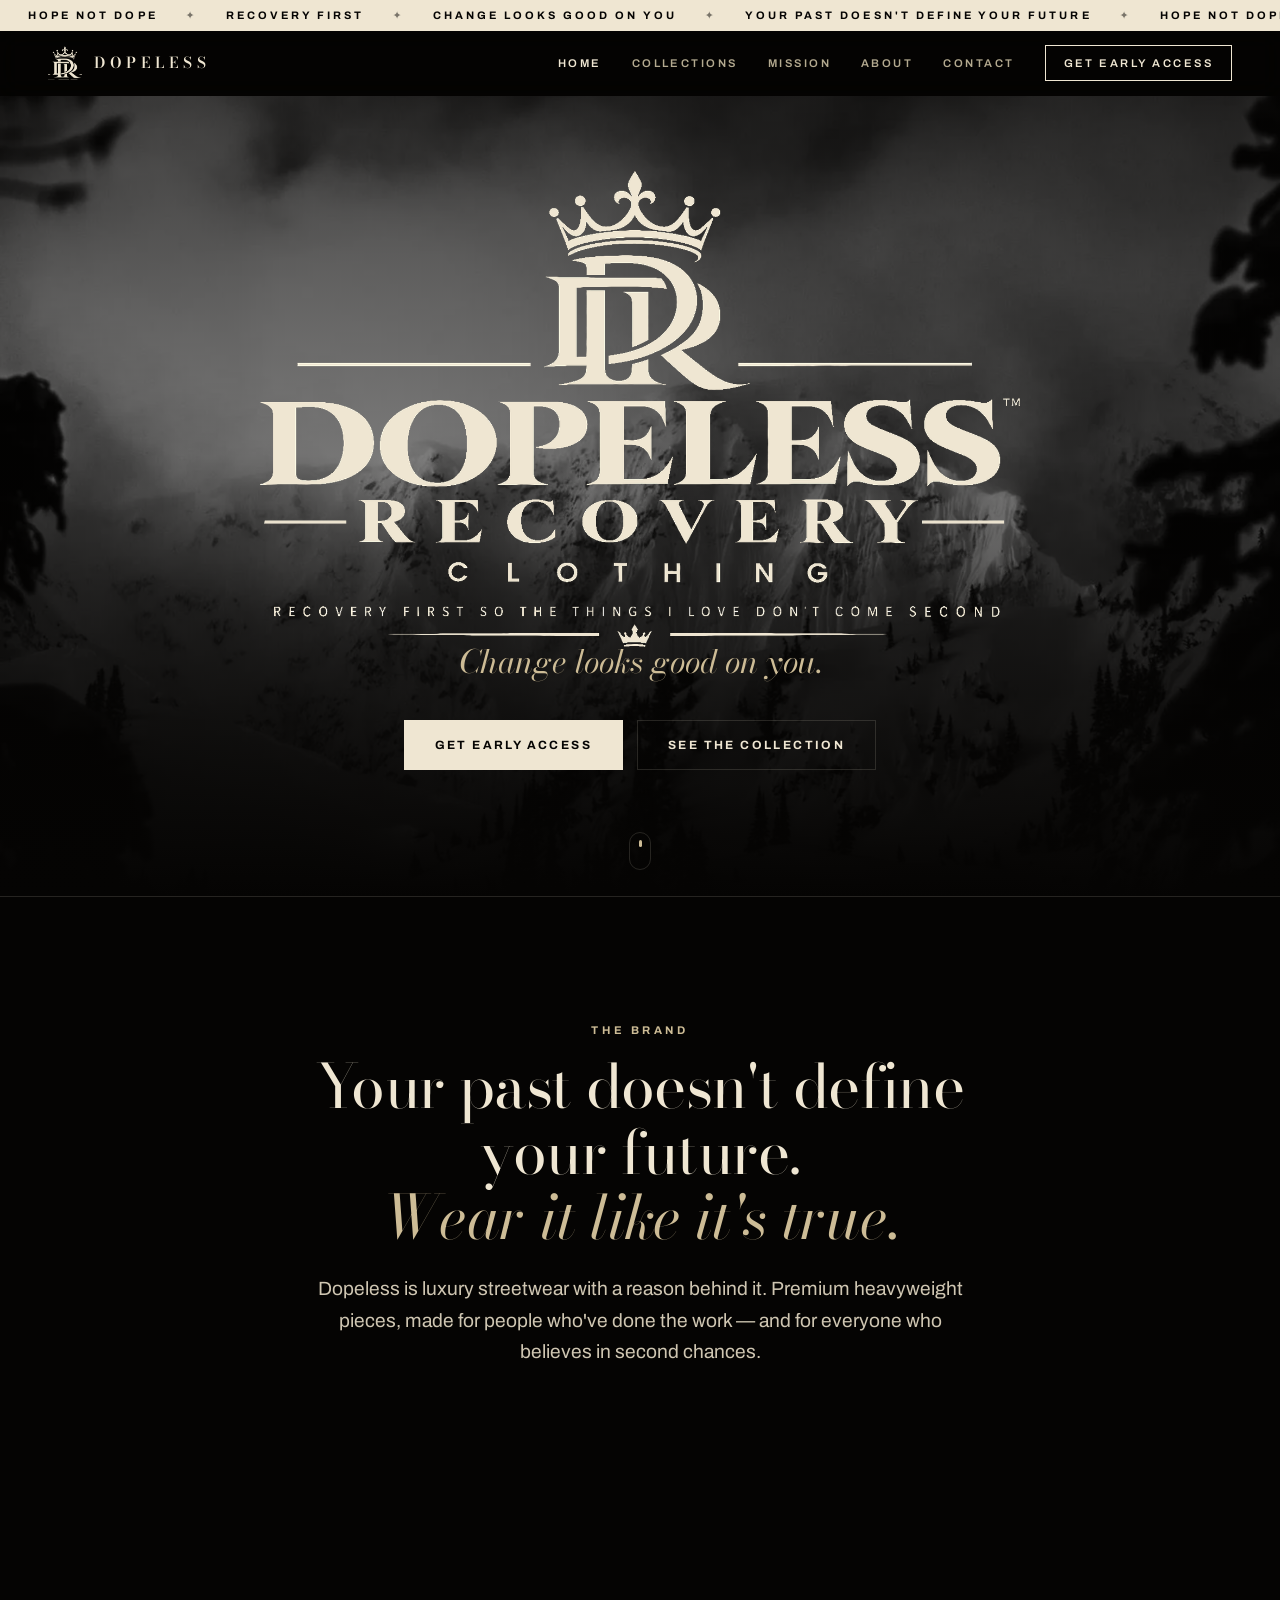
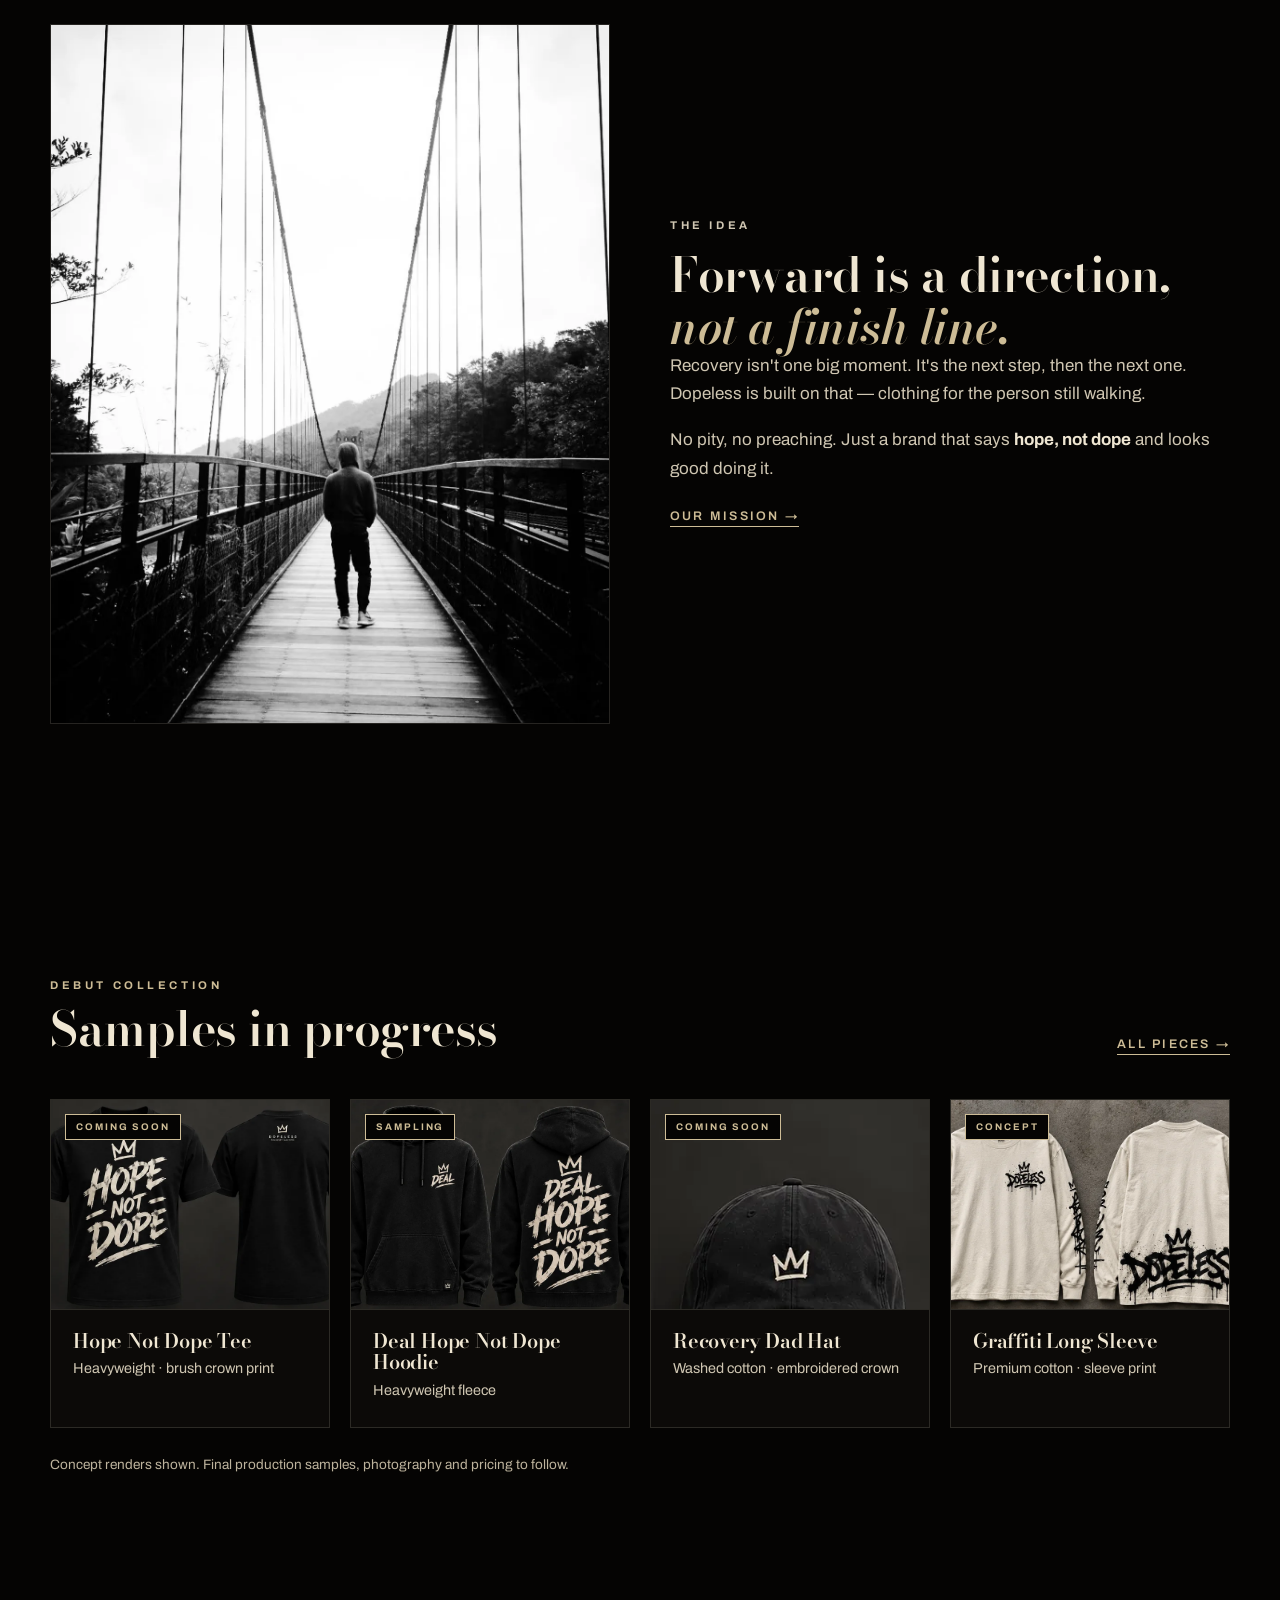
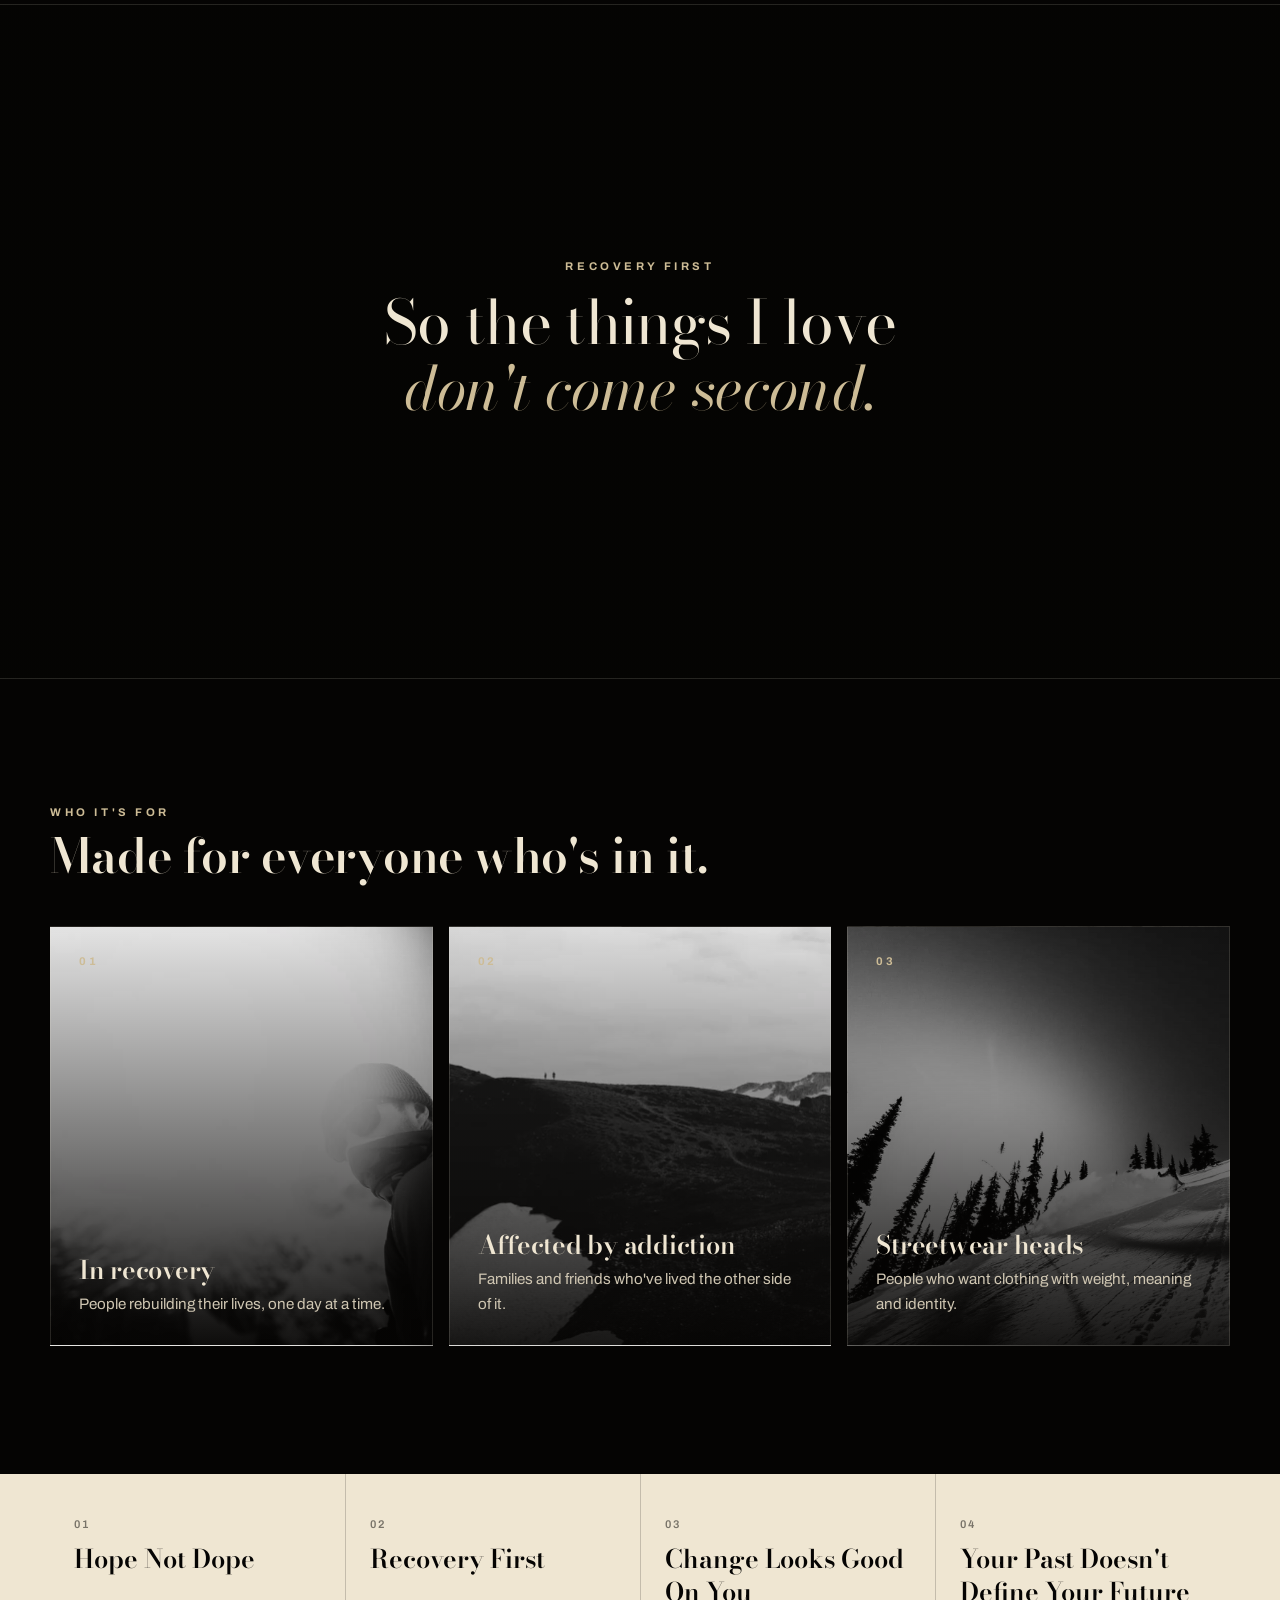
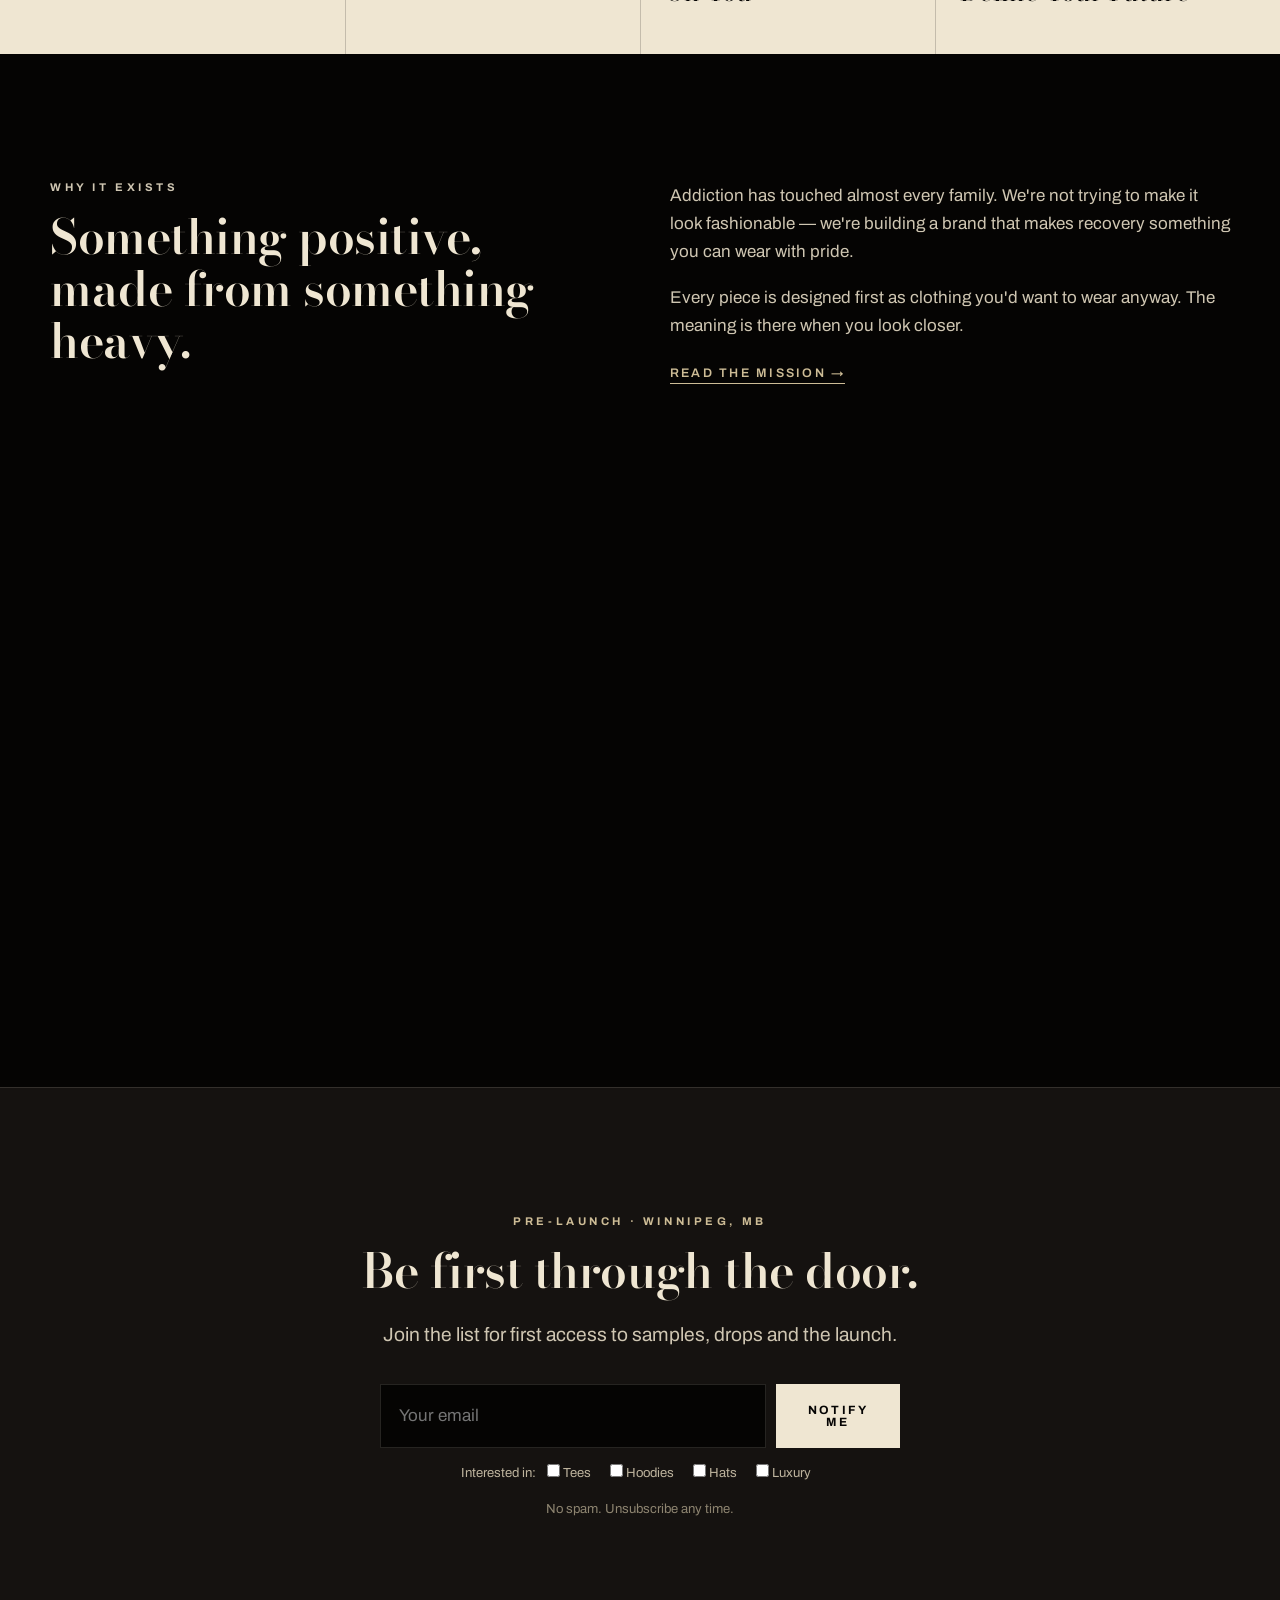
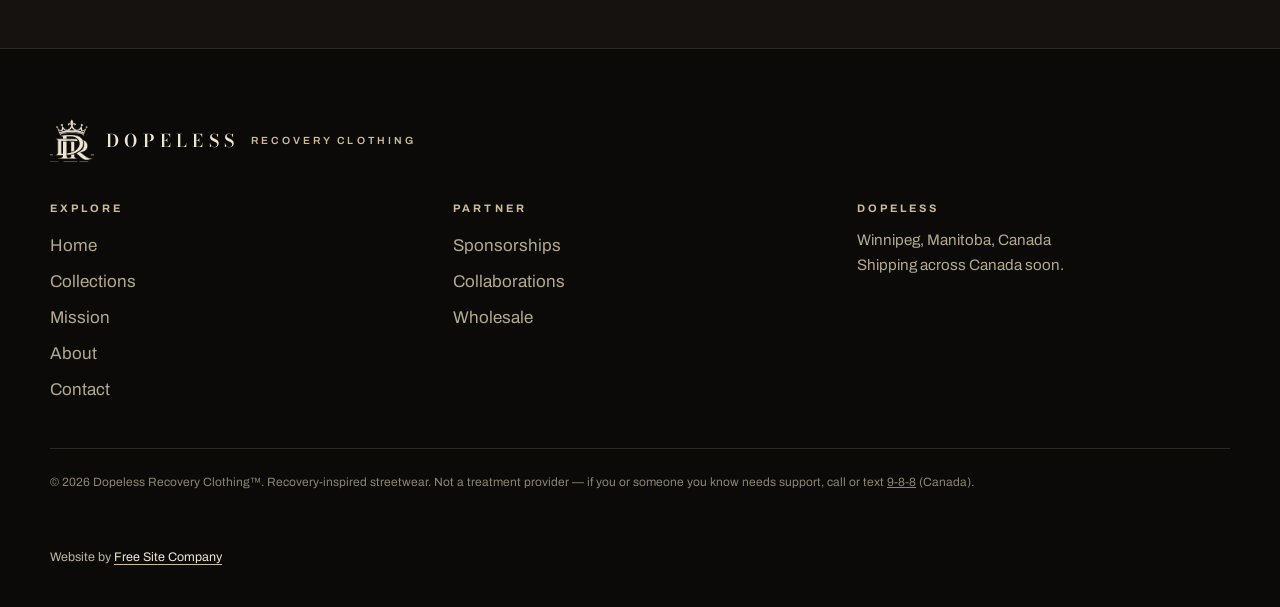
==== commit 0c635021: "Add Jason's new clothing renders: real product cards, lookbook Co-Authored-By: Claude Sonnet 5.5 <no" ====
--- a/index.html
+++ b/index.html
@@ -33,10 +33,10 @@
 
 <section class="pieces"><div class="wrap"><div class="shead"><div><p class="eyebrow">Debut collection</p><h2>Samples in progress</h2></div><a class="link" href="shop.html">All pieces &rarr;</a></div>
 <div class="grid">
-<a class="card" href="shop.html#tees"><div class="art"><svg viewBox="0 0 200 200" role="img" aria-label="T-shirt concept"><path d="M62 20 L86 13 Q100 32 114 13 L138 20 L186 56 L166 88 L146 74 L146 182 L54 182 L54 74 L34 88 L14 56 Z" fill="#141210" stroke="rgba(0,0,0,.35)"/><path d="M86 13 Q100 32 114 13" fill="none" stroke="rgba(120,110,90,.55)" stroke-width="3"/><image href="img/monogram.webp" x="72" y="52" width="56" height="55"/></svg></div><div class="meta"><h3>The Crown Tee</h3><p>Heavyweight tee &middot; DR monogram</p></div><span class="tag">Coming soon</span></a>
-<a class="card" href="shop.html#hoodies"><div class="art"><svg viewBox="0 0 200 200" role="img" aria-label="Hoodie concept"><path d="M64 26 Q100 -4 136 26 L180 58 L190 176 L162 180 L152 96 L152 186 L48 186 L48 96 L38 180 L10 176 L20 58 Z" fill="#141210" stroke="rgba(0,0,0,.35)"/><path d="M72 28 Q100 62 128 28" fill="none" stroke="rgba(120,110,90,.55)" stroke-width="3"/><path d="M68 140 L132 140 L142 180 L58 180 Z" fill="none" stroke="rgba(120,110,90,.45)"/><image href="img/monogram.webp" x="75" y="62" width="50" height="49"/></svg></div><div class="meta"><h3>Recovery First Hoodie</h3><p>Heavyweight fleece</p></div><span class="tag">Sampling</span></a>
-<a class="card" href="shop.html#hats"><div class="art"><svg viewBox="0 0 200 200" role="img" aria-label="Hat concept"><path d="M34 128 Q30 54 100 48 Q170 54 166 128 Q100 112 34 128 Z" fill="#141210" stroke="rgba(0,0,0,.35)"/><path d="M30 128 Q100 108 170 128 Q190 134 196 146 Q100 126 6 146 Q12 134 30 128 Z" fill="#141210" stroke="rgba(0,0,0,.35)"/><image href="img/monogram.webp" x="82" y="70" width="36" height="35"/></svg></div><div class="meta"><h3>The Monogram Cap</h3><p>Structured, embroidered</p></div><span class="tag">Coming soon</span></a>
-<a class="card" href="shop.html#tees"><div class="art"><svg viewBox="0 0 200 200" role="img" aria-label="Long sleeve concept"><path d="M62 20 L86 13 Q100 32 114 13 L138 20 L180 50 L192 170 L168 174 L150 84 L146 74 L146 182 L54 182 L54 74 L50 84 L32 174 L8 170 L20 50 Z" fill="#e8dfca" stroke="rgba(0,0,0,.35)"/><image href="img/monogram-dark.webp" x="75" y="54" width="50" height="49"/></svg></div><div class="meta"><h3>Hope Not Dope Long Sleeve</h3><p>Premium cotton</p></div><span class="tag">Concept</span></a>
+<a class="card" href="shop.html#tees"><div class="art pic"><img src="img/products/hope-not-dope-tee.webp" alt="Hope Not Dope tee, front and back" loading="lazy"></div><div class="meta"><h3>Hope Not Dope Tee</h3><p>Heavyweight &middot; brush crown print</p></div><span class="tag">Coming soon</span></a>
+<a class="card" href="shop.html#hoodies"><div class="art pic"><img src="img/products/deal-hope-hoodie.webp" alt="Deal Hope Not Dope hoodie, front and back" loading="lazy"></div><div class="meta"><h3>Deal Hope Not Dope Hoodie</h3><p>Heavyweight fleece</p></div><span class="tag">Sampling</span></a>
+<a class="card" href="shop.html#hats"><div class="art pic"><img src="img/products/recovery-dad-hat.webp" alt="Dopeless crown dad hat" loading="lazy"></div><div class="meta"><h3>Recovery Dad Hat</h3><p>Washed cotton &middot; embroidered crown</p></div><span class="tag">Coming soon</span></a>
+<a class="card" href="shop.html#tees"><div class="art pic"><img src="img/products/graffiti-longsleeve.webp" alt="Dopeless graffiti long sleeve, front and back" loading="lazy"></div><div class="meta"><h3>Graffiti Long Sleeve</h3><p>Premium cotton &middot; sleeve print</p></div><span class="tag">Concept</span></a>
 </div><p class="note">Concept renders shown. Final production samples, photography and pricing to follow.</p></div></section>
 
 
--- a/style.css
+++ b/style.css
@@ -119,3 +119,12 @@
 .fbrand{display:flex;align-items:center;gap:12px;flex-wrap:wrap}.fbrand img{width:44px}.fbrand b{font:600 1.1rem var(--disp);letter-spacing:.3em}.fbrand span{font:600 .65rem var(--sans);letter-spacing:.3em;text-transform:uppercase;color:var(--sand)}
 @media(max-width:860px){.tri{grid-template-columns:1fr}.tri div{min-height:300px}.steps ol{grid-template-columns:1fr 1fr}.steps li:nth-child(3){padding-left:0;border-left:0}.band{background-attachment:scroll}}
 @media(max-width:520px){.steps ol{grid-template-columns:1fr}.steps li+li{padding-left:0;border-left:0;border-top:1px solid var(--line)}}
+
+/* product + lookbook photos */
+.art.pic{padding:0;aspect-ratio:4/3;background:#0b0a09;overflow:hidden}
+.art.pic img{width:100%;height:100%;object-fit:cover;display:block;transition:transform .6s}
+a.card:hover .art.pic img{transform:scale(1.03)}
+.lb{display:grid;grid-template-columns:repeat(2,1fr);gap:16px}
+.lb figure{margin:0;overflow:hidden;border:1px solid var(--line)}.lb img{width:100%;height:auto;display:block}
+@media(max-width:700px){.lb{grid-template-columns:1fr}}
+img[src*="recovery-dad-hat"]{object-fit:contain!important}
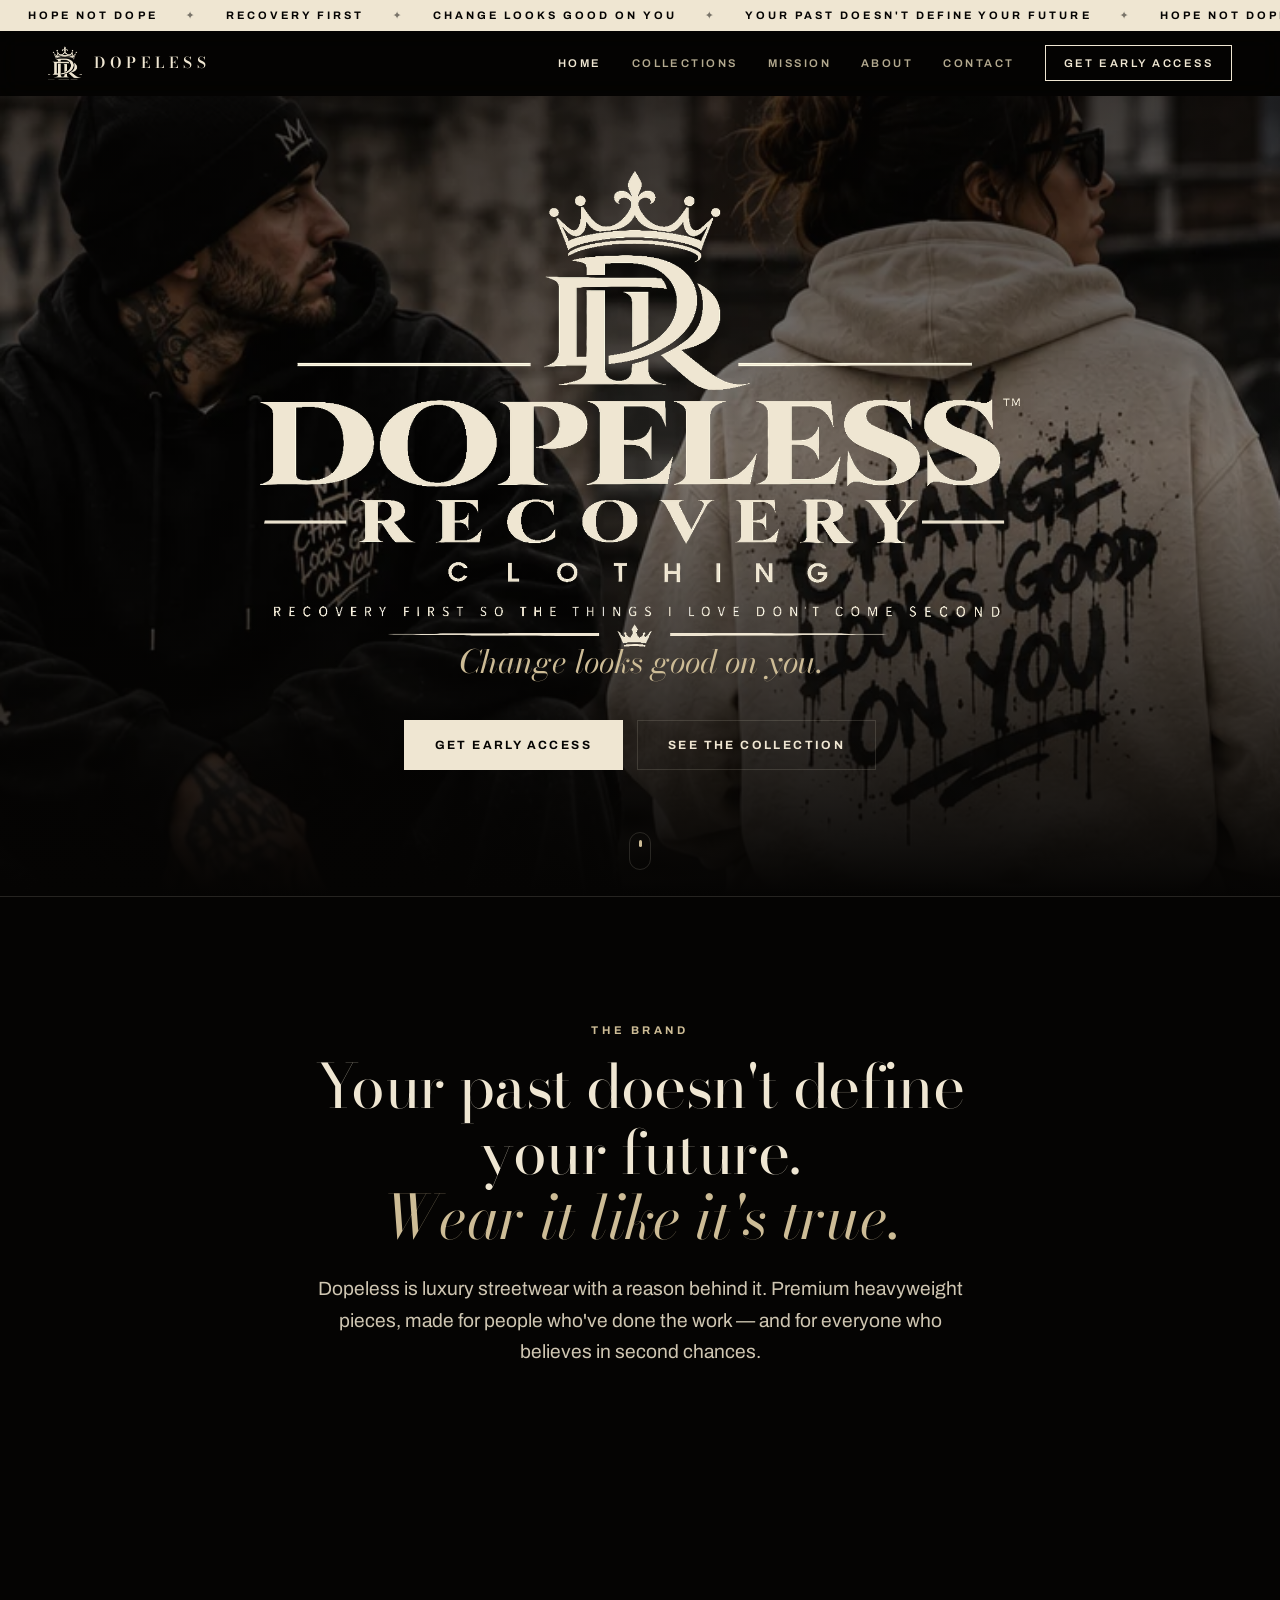
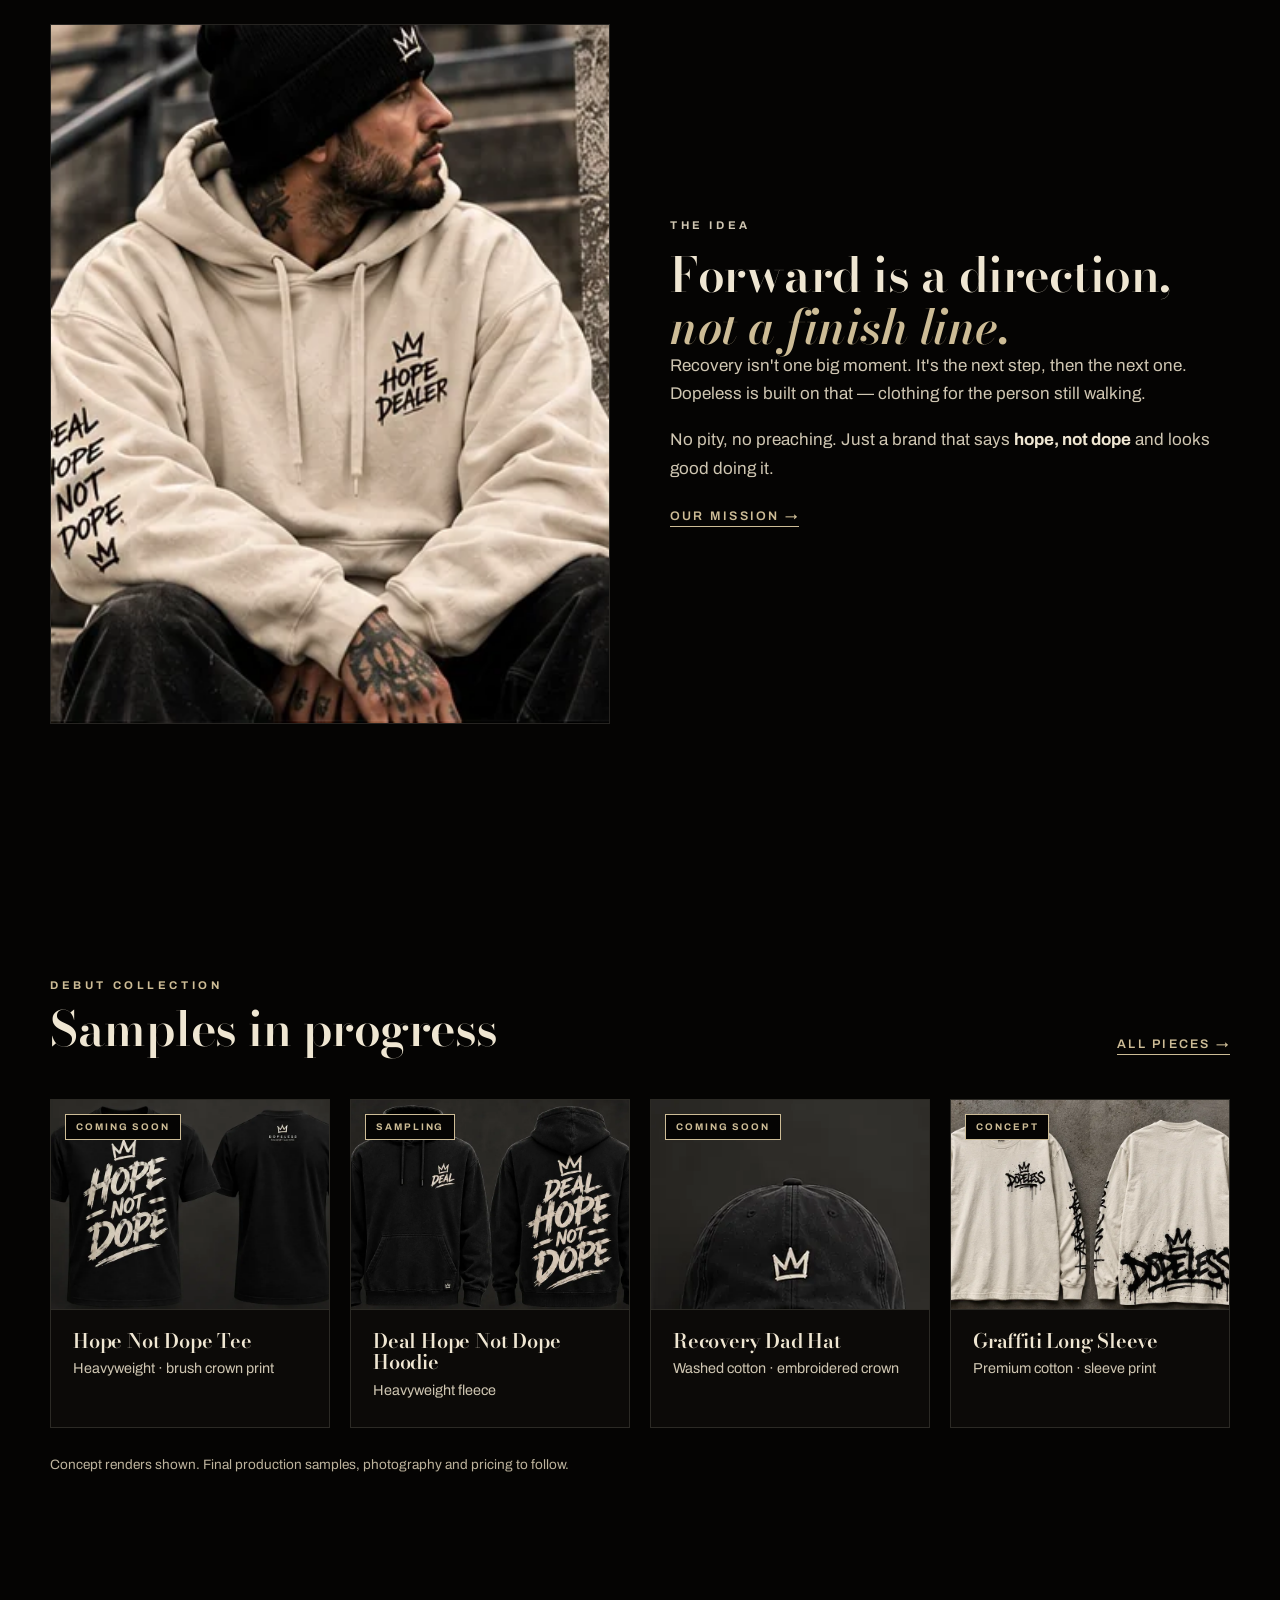
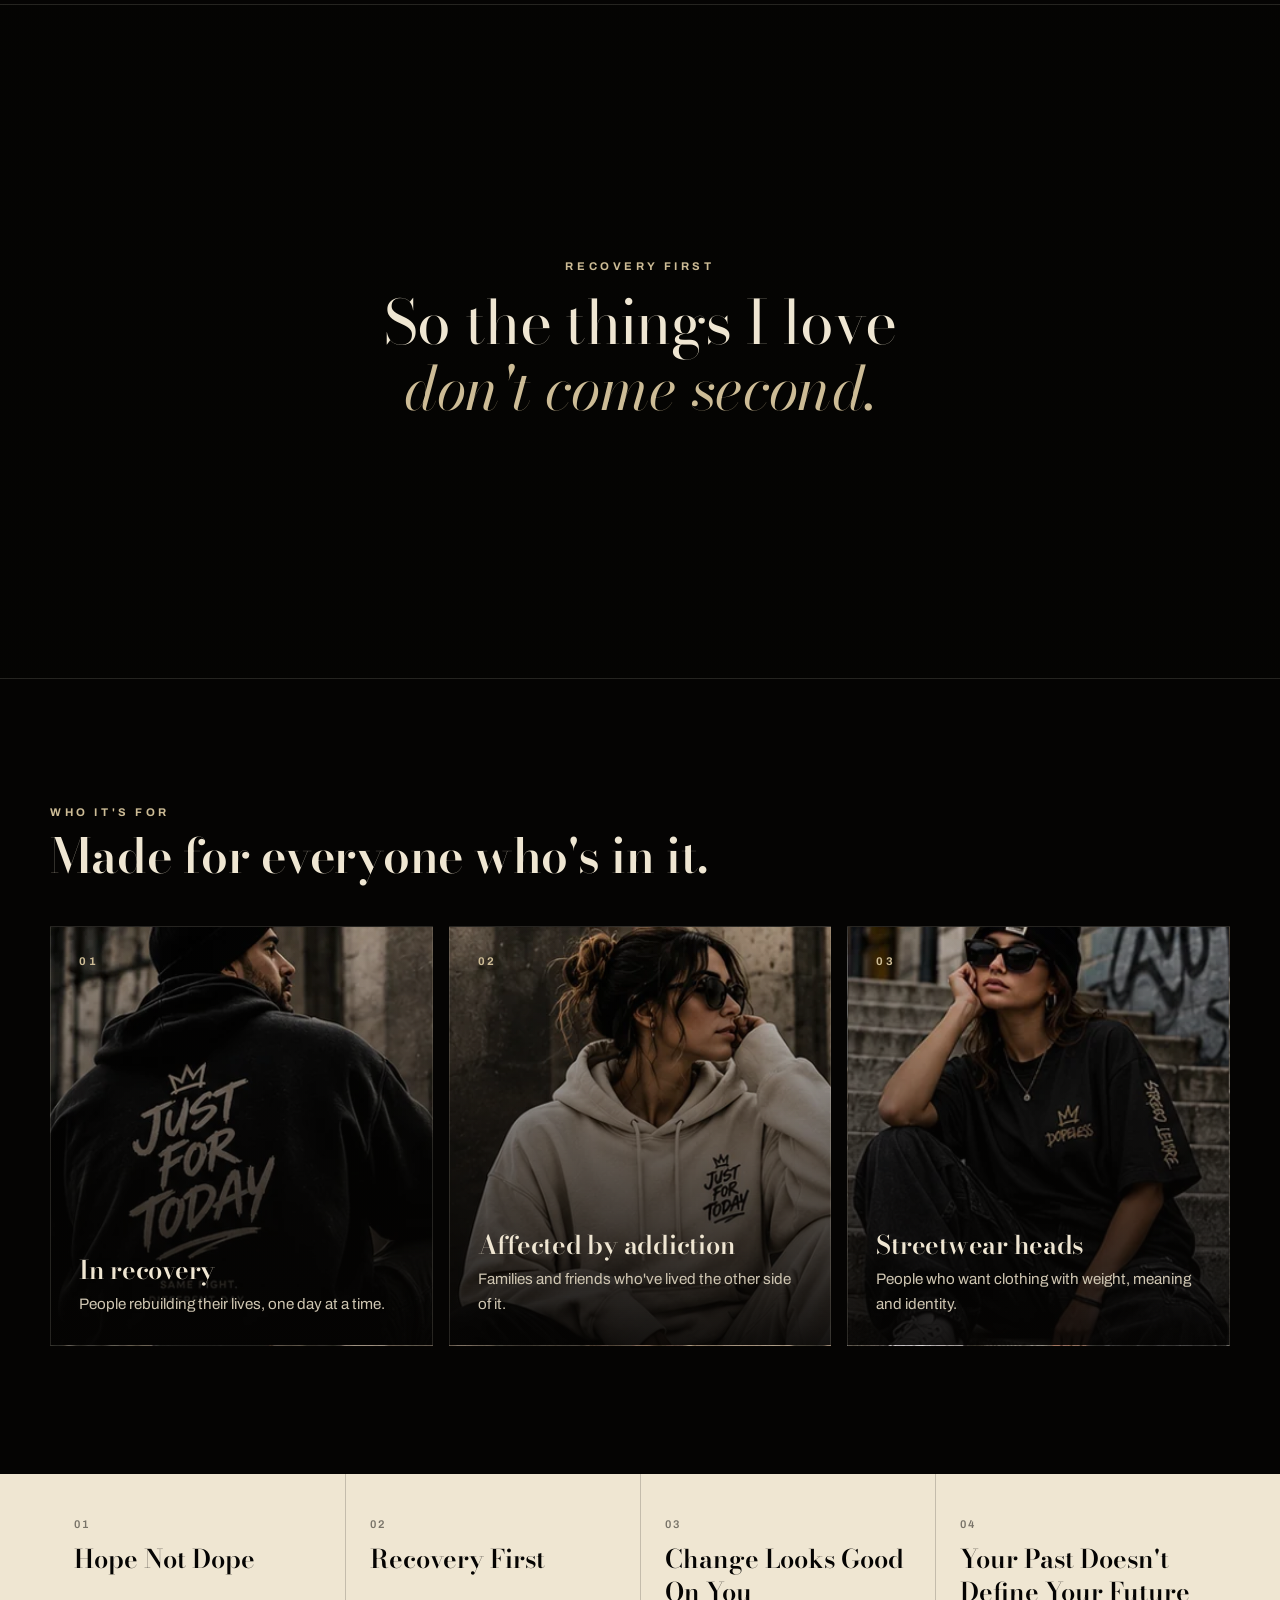
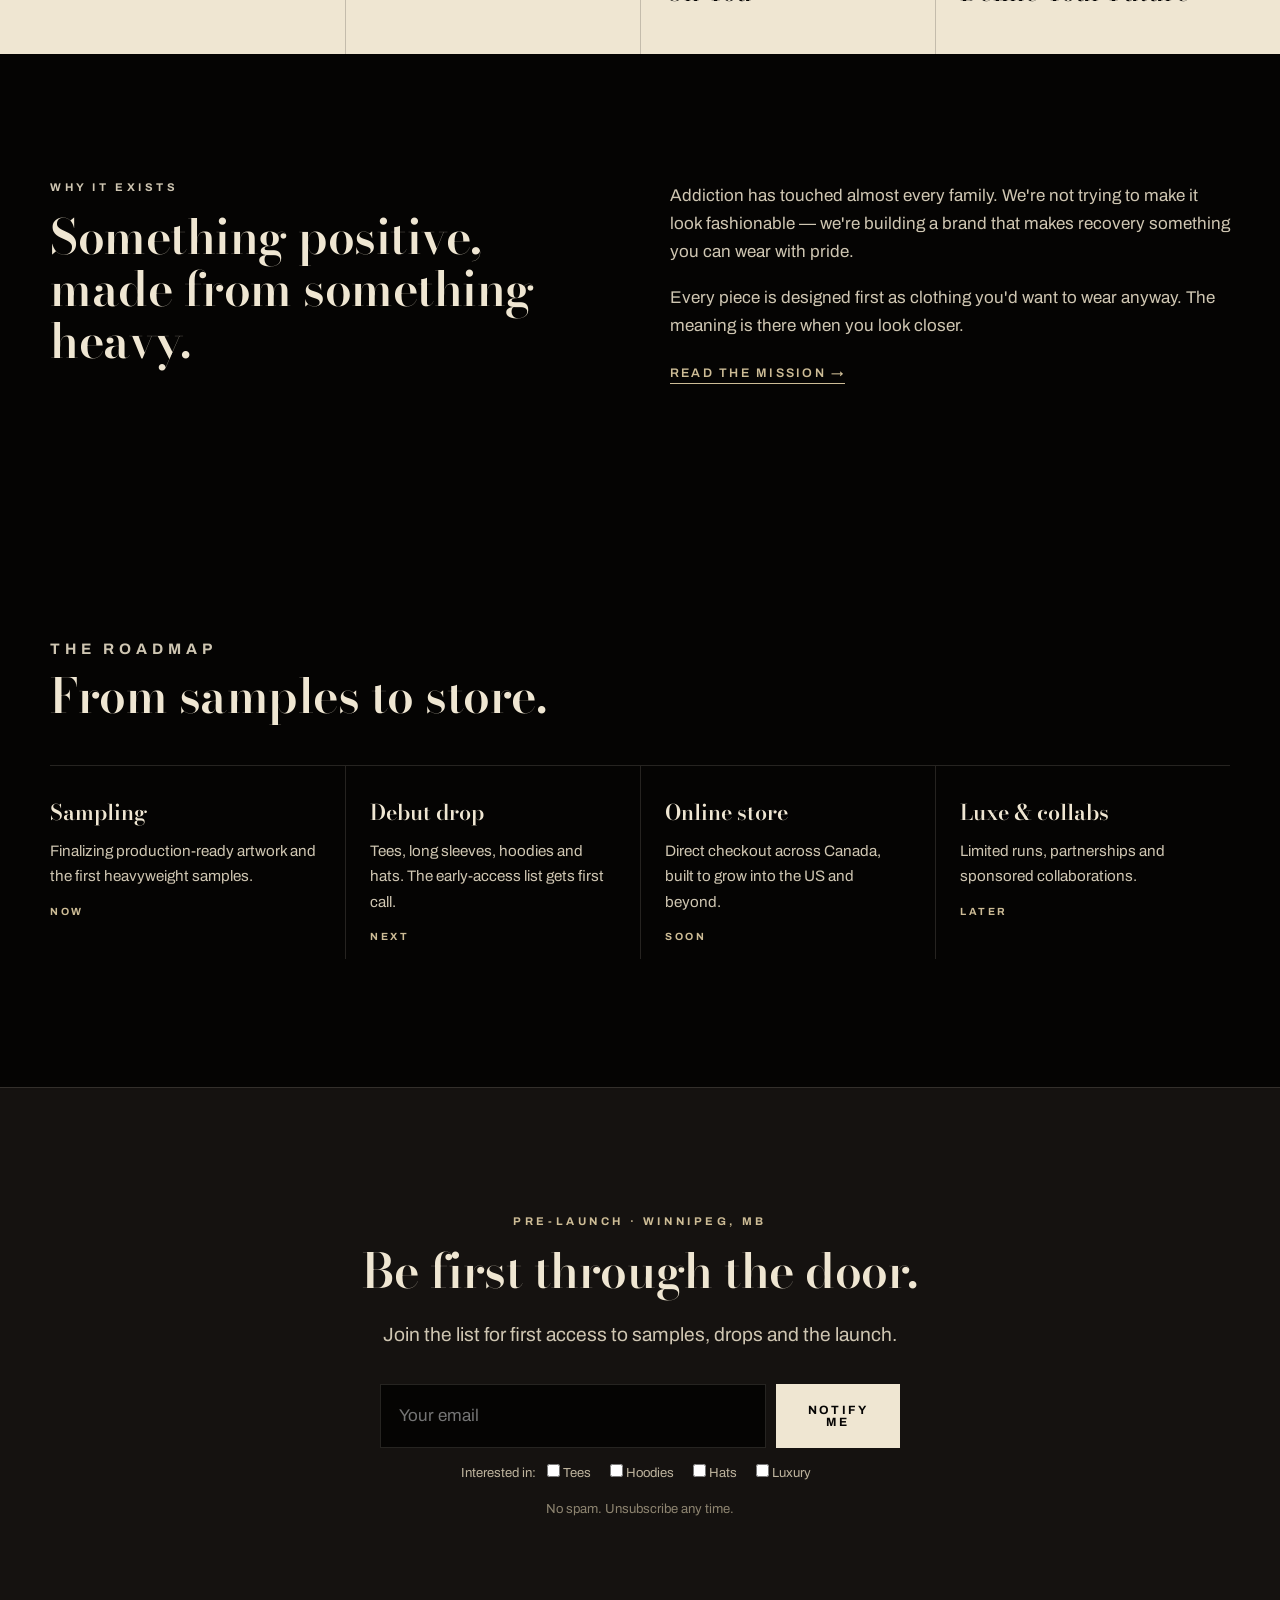
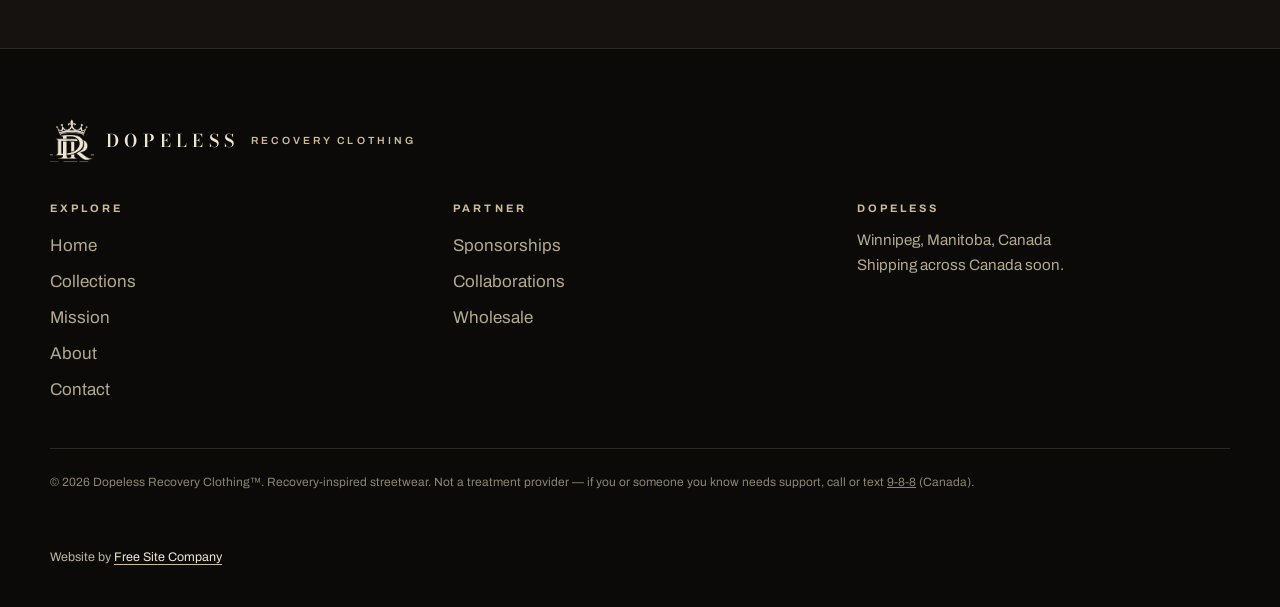
==== commit cc2108de: "Replace stock photos site-wide with Jason's model/lifestyle renders Co-Authored-By: Claude Sonnet 5." ====
--- a/index.html
+++ b/index.html
@@ -16,7 +16,7 @@
 <button class="burger" aria-label="Menu" aria-expanded="false"><span></span><span></span></button>
 <nav class="nav"><a href="index.html" class=on>Home</a><a href="shop.html">Collections</a><a href="mission.html">Mission</a><a href="about.html">About</a><a href="contact.html">Contact</a><a class="cta" href="index.html#drop">Get early access</a></nav></header>
 <main>
-<section class="hero" style="--bg:url(img/summit.webp)"><div class="hero-in">
+<section class="hero" style="--bg:url(img/products/hero-models.webp)"><div class="hero-in">
 <img class="hero-logo" src="img/logo.webp" alt="Dopeless Recovery Clothing - Recovery first so the things I love don't come second" width="1400" height="933" fetchpriority="high">
 <h1 class="sr">Dopeless Recovery Clothing</h1>
 <p class="hero-line">Change looks good on you.</p>
@@ -28,7 +28,7 @@
 <p class="lede">Dopeless is luxury streetwear with a reason behind it. Premium heavyweight pieces, made for people who've done the work &mdash; and for everyone who believes in second chances.</p></div></section>
 
 
-<section class="walk"><div class="wrap two"><figure class="ph tall"><img src="img/walk.webp" alt="A lone figure walking across a suspension bridge toward the light" loading="lazy"></figure>
+<section class="walk"><div class="wrap two"><figure class="ph tall"><img src="img/products/story-man.webp" alt="Man in a stone Dopeless hoodie and beanie" loading="lazy"></figure>
 <div><p class="eyebrow">The idea</p><h2>Forward is a direction,<br><em>not a finish line.</em></h2><p>Recovery isn't one big moment. It's the next step, then the next one. Dopeless is built on that &mdash; clothing for the person still walking.</p><p>No pity, no preaching. Just a brand that says <b>hope, not dope</b> and looks good doing it.</p><a class="link" href="mission.html">Our mission &rarr;</a></div></div></section>
 
 <section class="pieces"><div class="wrap"><div class="shead"><div><p class="eyebrow">Debut collection</p><h2>Samples in progress</h2></div><a class="link" href="shop.html">All pieces &rarr;</a></div>
@@ -40,10 +40,10 @@
 </div><p class="note">Concept renders shown. Final production samples, photography and pricing to follow.</p></div></section>
 
 
-<section class="band" style="--bg:url(img/peak.webp)"><div class="wrap narrow center"><p class="eyebrow">Recovery first</p><h2 class="big">So the things I love<br><em>don't come second.</em></h2></div></section>
+<section class="band" style="--bg:url(img/products/look-nothing-constant.webp)"><div class="wrap narrow center"><p class="eyebrow">Recovery first</p><h2 class="big">So the things I love<br><em>don't come second.</em></h2></div></section>
 
 <section class="who"><div class="wrap"><div class="shead"><div><p class="eyebrow">Who it's for</p><h2>Made for everyone who's in it.</h2></div></div>
-<div class="tri"><div style="--bg:url(img/light.webp)"><span>01</span><h3>In recovery</h3><p>People rebuilding their lives, one day at a time.</p></div><div style="--bg:url(img/ridge.webp)"><span>02</span><h3>Affected by addiction</h3><p>Families and friends who've lived the other side of it.</p></div><div style="--bg:url(img/hero.webp)"><span>03</span><h3>Streetwear heads</h3><p>People who want clothing with weight, meaning and identity.</p></div></div></div></section>
+<div class="tri"><div style="--bg:url(img/products/who-man.webp)"><span>01</span><h3>In recovery</h3><p>People rebuilding their lives, one day at a time.</p></div><div style="--bg:url(img/products/who-woman.webp)"><span>02</span><h3>Affected by addiction</h3><p>Families and friends who've lived the other side of it.</p></div><div style="--bg:url(img/products/who-street.webp)"><span>03</span><h3>Streetwear heads</h3><p>People who want clothing with weight, meaning and identity.</p></div></div></div></section>
 <section class="slogans"><div class="wrap"><div class="s"><span>01</span><b>Hope Not Dope</b></div><div class="s"><span>02</span><b>Recovery First</b></div><div class="s"><span>03</span><b>Change Looks Good On You</b></div><div class="s"><span>04</span><b>Your Past Doesn't Define Your Future</b></div></div></section>
 
 <section class="split"><div class="wrap two"><div><p class="eyebrow">Why it exists</p><h2>Something positive,<br>made from something heavy.</h2></div>
